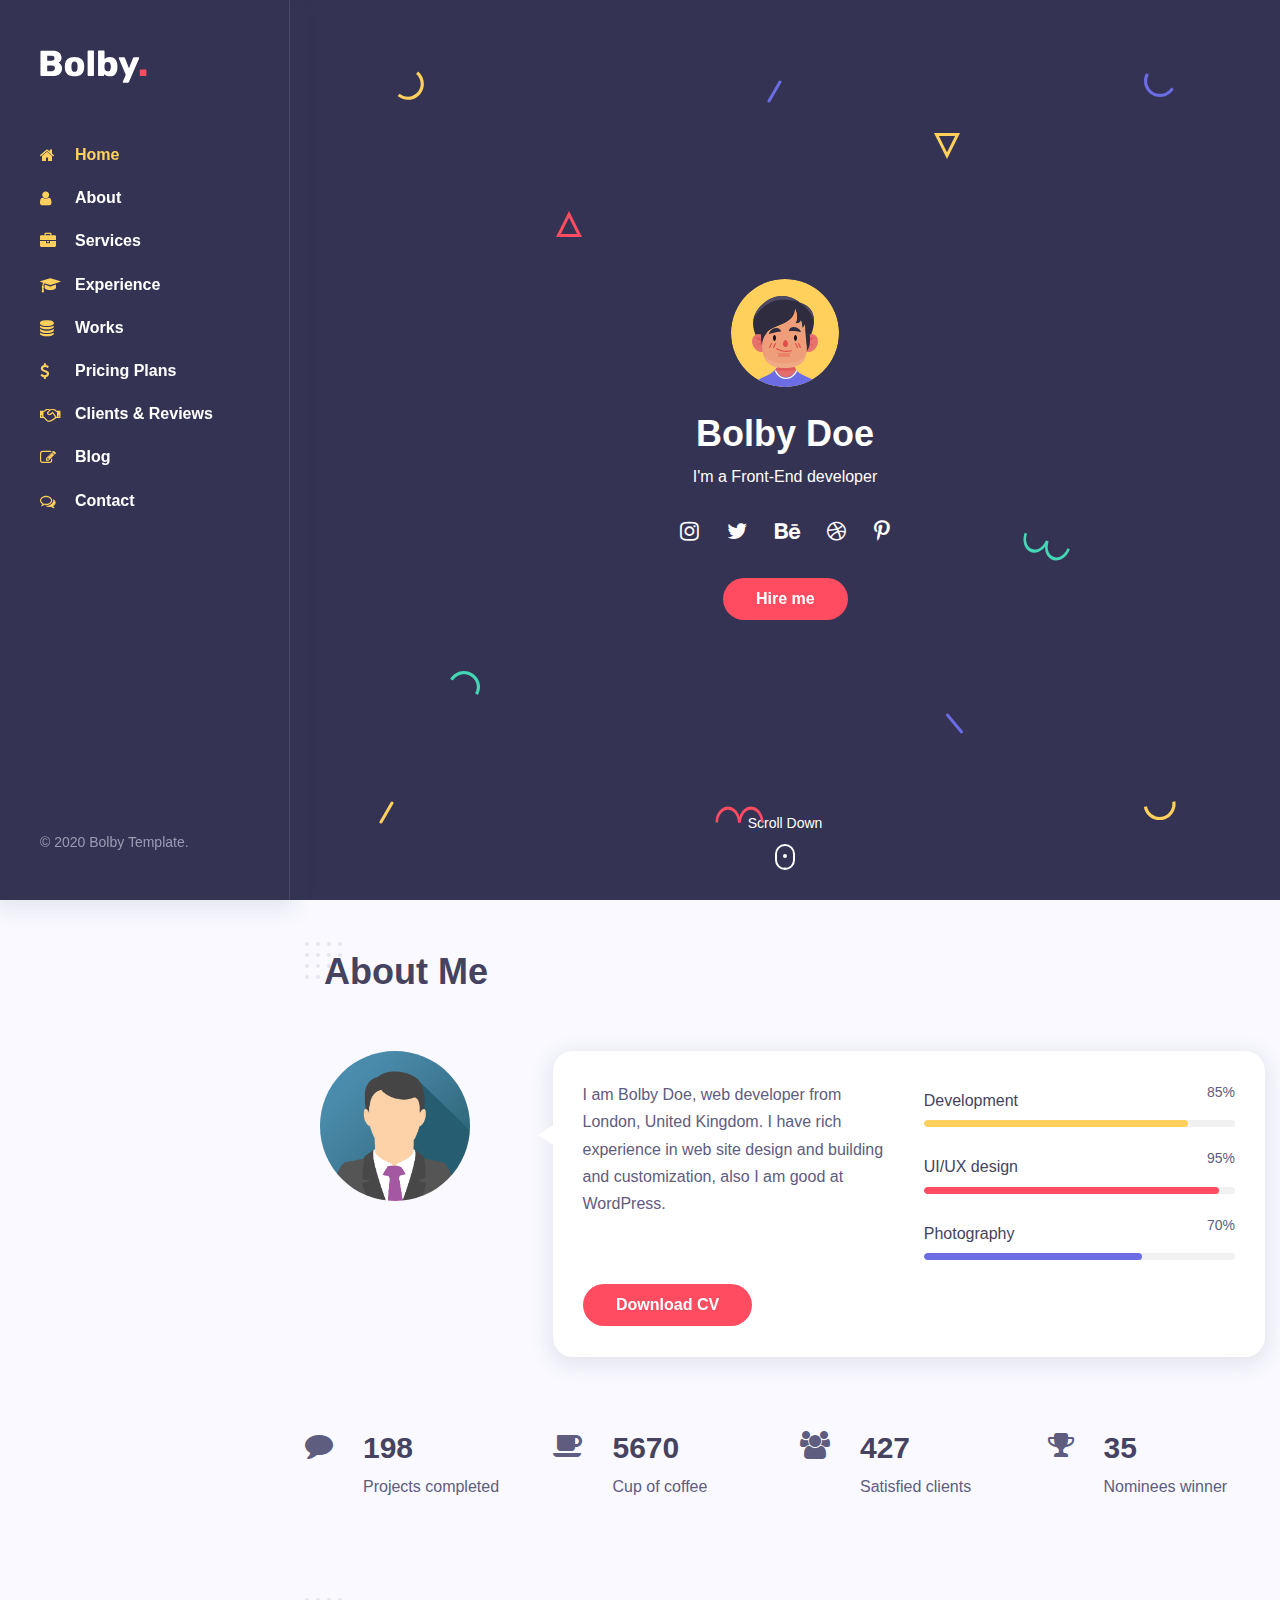
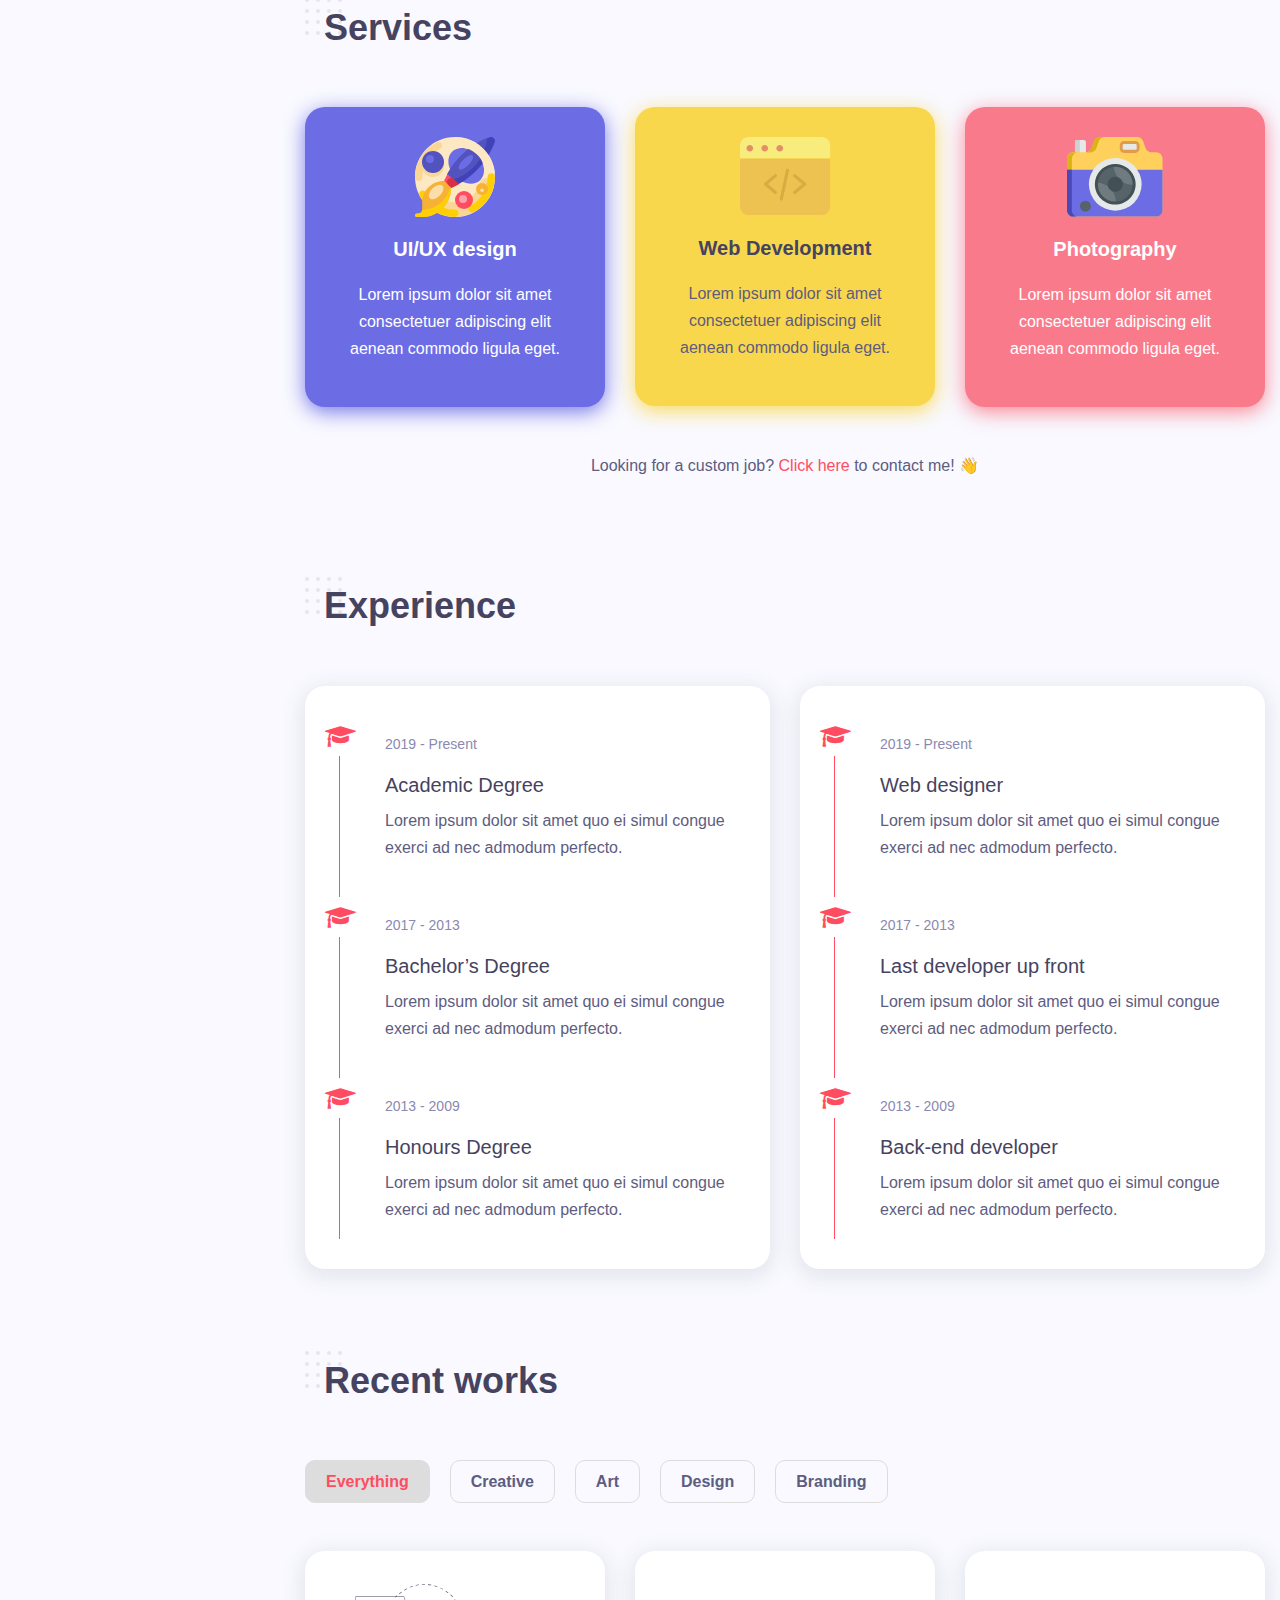
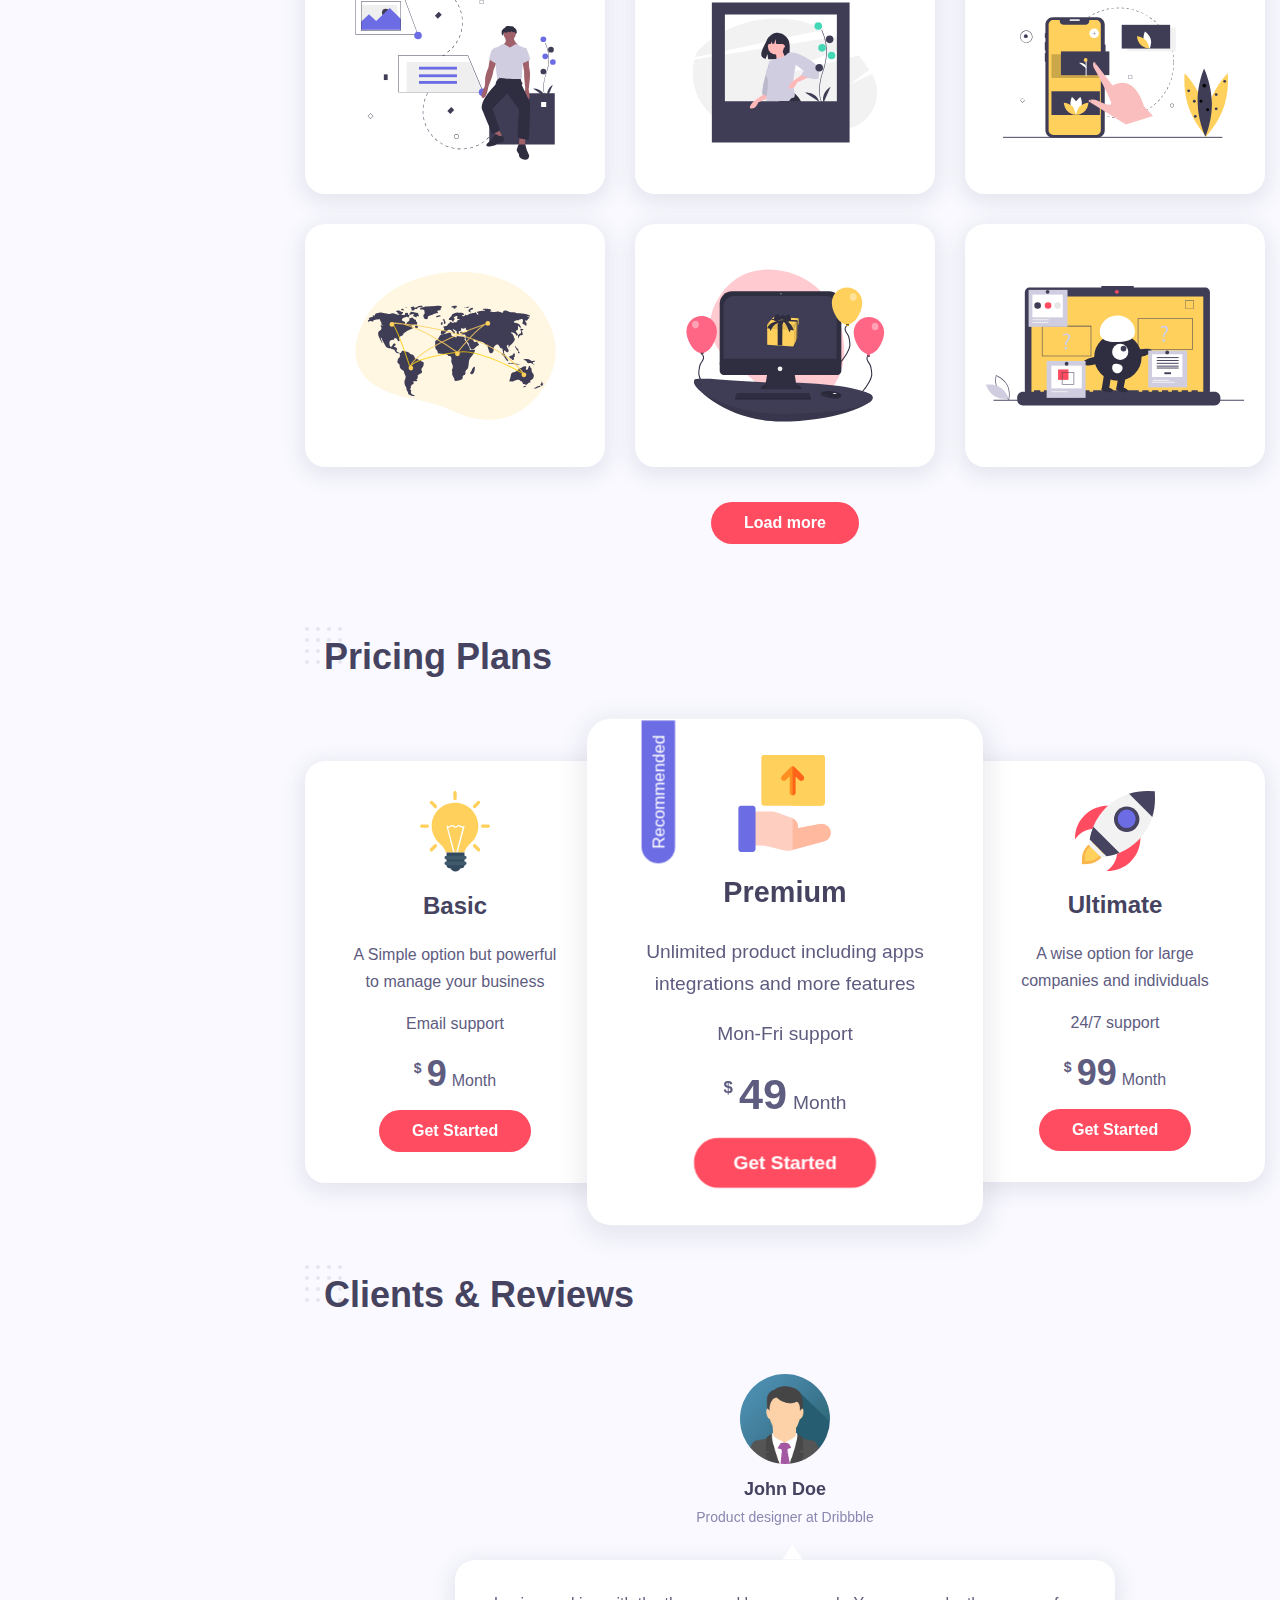
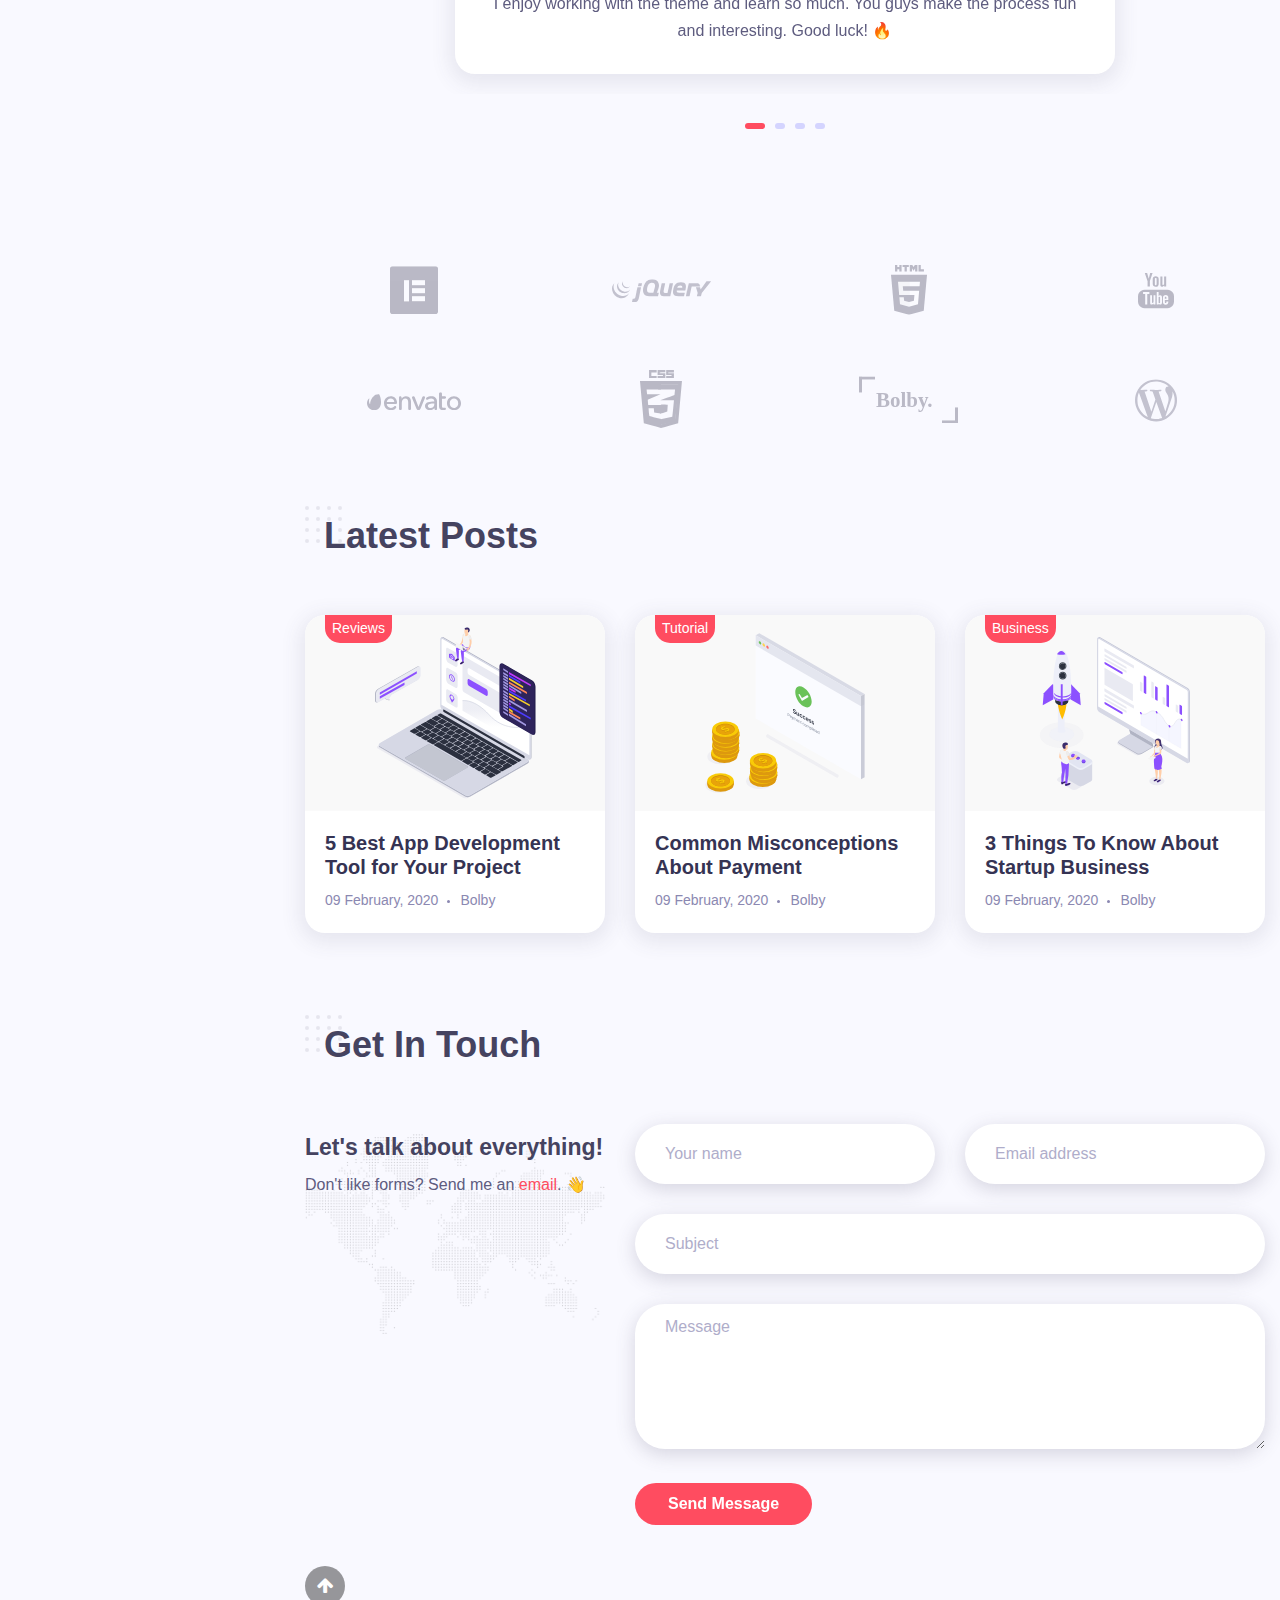
==== index.html @ acf754dc "add popup img lightbox & linkup" ====
<!DOCTYPE html>
<html lang="en">

<head>
    <meta charset="UTF-8">
    <meta name="viewport" content="width=device-width, initial-scale=1">
    <title>bolby</title>

    <link rel="shotcut icon" type="imge/x-icon" href="./assets/imgs/logo.png">
    <link rel="stylesheet" href="https://stackpath.bootstrapcdn.com/bootstrap/4.5.2/css/bootstrap.min.css">
    <link rel="stylesheet" href="./assets/css/bootstrap.min.css">
    <link rel="stylesheet" href="https://maxcdn.bootstrapcdn.com/font-awesome/4.5.0/css/font-awesome.min.css">
    <link rel="stylesheet" href="https://droitthemes.com/html/mak/css/imagelightbox.css">
    <link rel="stylesheet" href="./assets/css/font-awesome.min.css">
    <link rel="stylesheet" href="./assets/css/animate.min.css">
    <link rel="stylesheet" href="./assets/css/magnific-popup.css">
    <link rel="stylesheet" href="./assets/css/slick-theme.css">
    <link rel="stylesheet" href="./assets/css/slick.css">
    <link rel="stylesheet" href="https://www.w3schools.com/w3css/4/w3.css">
    <link rel="stylesheet" href="./assets/css/style.css">
</head>

<body id="home" data-spy="scroll" data-target="#myScrollspy" data-offset="20">
    <!-- start sidebear header-->
    <header class="manu_sidebar">
        <div class="head_manu">
            <div class="sidenav">
                <div class="logo_brand">
                    <img src="./assets/imgs/logo.svg" alt="img">
                </div>
                <nav id="myScrollspy">
                    <ul class="nav nav-pills nav-stacked main_manu">
                        <li class="list_item active">
                            <span class="hom_icon"><i class="fa fa-home"></i></span>
                            <a class="nav_link" href="#home">Home</a>

                        </li>
                        <li class="list_item">
                            <span class="hom_icon"><i class="fa fa-user"></i></span>
                            <a class="nav_link" href="#about_worp">About</a>
                        </li>
                        <li class="list_item">
                            <span class="hom_icon"><i class="fa fa-briefcase"></i></span>
                            <a class="nav_link" href="#srvice_worp">Services</a>
                        </li>
                        <li class="list_item">
                            <span class="hom_icon"><i class="fa fa-graduation-cap"></i></span>
                            <a class="nav_link" href="#exprience_worp">Experience</a>
                        </li>
                        <li class="list_item">
                            <span class="hom_icon"><i class="fa fa-database"></i></span>
                            <a class="nav_link" href="#recent_worp">Works</a>
                        </li>

                        <li class="list_item">
                            <span class="hom_icon"><i class="fa fa-usd"></i></span>
                            <a class="nav_link" href="#PricingPlans">Pricing Plans</a>
                        </li>
                        <li class="list_item">
                            <span class="hom_icon"><i class="fa fa-handshake-o"></i></span>
                            <a class="nav_link" href="#ClientsReviews">Clients & Reviews</a>
                        </li>
                        <li class="list_item">
                            <span class="hom_icon"><i class="fa fa-pencil-square-o"></i></span>
                            <a class="nav_link" href="#latest_worp">Blog</a>
                        </li>
                        <li class="list_item">
                            <span class="hom_icon"><i class="fa fa-comments-o"></i></span>
                            <a class="nav_link" href="#contract_from">Contact</a>
                        </li>
                    </ul>
                </nav>
            </div>
        </div>
        <footer class="footer">
            <p class="copyright"> © 2020 Bolby Template.</p>
        </footer>
    </header>
    <!-- end sidebear header-->

    <div class="banner_worp main">

        <!---start banner home-->
        <section class="banner" id="home">
            <div class="container">
                <div class="row">
                    <div class="col-xl-12 col-lg-12 col-md-12 col-sm-12">
                        <div class="banner_main ">
                            <div class="bannerInner">
                                <div class="my_img"><img src="./assets/imgs/avatar-1.svg" alt="img"></div>
                                <h2 class="banne_hed ">Bolby Doe</h2>
                                <p class="banner_pra ">I'm a Front-End developer</p>
                                <ul class="manuitems">
                                    <li class="list_item">
                                        <a class="bn_icom" href="#"><i class="fa fa-instagram"></i></a>
                                    </li>
                                    <li class="list_item">
                                        <a class="bn_icom" href="#"><i class="fa fa-twitter"></i></a>
                                    </li>
                                    <li class="list_item">
                                        <a class="bn_icom" href="#"><i class="fa fa-behance" ></i></a>
                                    </li>
                                    <li class="list_item">
                                        <a class="bn_icom" href="#"><i class="fa fa-dribbble"></i></a>
                                    </li>
                                    <li class="list_item">
                                        <a class="bn_icom" href="#"><i class="fa fa-pinterest-p"></i></a>
                                    </li>
                                </ul>
                                <div class="button ">
                                    <a href="# " class="btn-default btn ">Hire me</a>
                                </div>
                            </div>

                            <div class="scroll_down">
                                <a class="scroll" href="#about_worp">Scroll Down
                                <span class="mouse">
                                    <span class="wheel">.</span>
                                </span></a>
                            </div>
                        </div>
                    </div>
                </div>
            </div>
            <div class="svg_item svg1 "><img src="./assets/imgs/icon_1.svg " alt="fdgfdg "></div>
            <div class="svg_item svg "><img src="./assets/imgs/icon_2.svg " alt="fdgfdg "></div>
            <div class="svg_item svg2 "><img src="./assets/imgs/icon_3.svg " alt="fdgfdg "></div>
            <div class="svg_item svg3 "><img src="./assets/imgs/icon_4.svg " alt="fdgfdg "></div>
            <div class="svg_item svg4 "><img src="./assets/imgs/icon_5.svg " alt="fdgfdg "></div>
            <div class="svg_item svg5 "><img src="./assets/imgs/icon_6.svg " alt="fdgfdg "></div>
            <div class="svg_item svg6 "><img src="./assets/imgs/icon_7.svg " alt="fdgfdg "></div>
            <div class="svg_item svg7 "><img src="./assets/imgs/icon_8.svg " alt="fdgfdg "></div>
            <div class="svg_item svg8 "><img src="./assets/imgs/icon_9.svg " alt="fdgfdg "></div>
            <div class="svg_item svg9 "><img src="./assets/imgs/icon_10.svg " alt="fdgfdg "></div>
            <div class="svg_item svg10 "><img src="./assets/imgs/icon_11.svg " alt="fdgfdg "></div>
        </section>
        <!---start banner home-->

        <!---start about ---->
        <section class="about_worp all_section_padding" id="about_worp">
            <div class="container">
                <div class="row">
                    <div class="col-xl-12 col-lg-12 col-md-12 col-sm-12">
                        <div class="about_itm ">
                            <h3 class="about_hed ">About Me</h3>
                            <div class="dot_ing "> <img class="img-fluid " src="./assets/imgs/icon_dot_dot.svg " alt="img "></div>
                        </div>
                    </div>
                </div>
                <div class="row">
                    <div class="col-xl-3 col-lg-3 col-md-3 col-sm-12">
                        <div class="about_poto">
                            <img class="img-fluid" src="./assets/imgs/img_avatar.png" alt="img">
                        </div>
                    </div>
                    <div class="col-xl-9 col-lg-9 col-md-9 col-sm-12">
                        <div class="about_cv">
                            <div class="row">
                                <div class="col-xl-6 col-lg-6 col-md-6 col-sm-12">
                                    <p class="about_pra">
                                        I am Bolby Doe, web developer from London, United Kingdom. I have rich experience in web site design and building and customization, also I am good at WordPress.</p>

                                </div>
                                <div class="col-xl-6 col-lg-6 col-md-6 col-sm-12">
                                    <div class="progress_bar">
                                        <div class="progreg_mains">
                                            <h4 class="prog_pra">Development</h4>
                                            <span class="parse">85%</span>
                                        </div>
                                        <div class="progress">
                                            <div class="progressbar progress-bar w-85 pro_color" role="progressbar" aria-valuenow="85" aria-valuemin="0" aria-valuemax="100"></div>
                                        </div>
                                    </div>
                                    <div class="progress_bar">
                                        <div class="progreg_mains">
                                            <h4 class="prog_pra">UI/UX design</h4>
                                            <span class="parse">95%</span>
                                        </div>
                                        <div class="progress">
                                            <div class="progressbar progress-bar w-95 pro_color2" role="progressbar" aria-valuenow="95" aria-valuemin="0" aria-valuemax="100"></div>
                                        </div>
                                    </div>
                                    <div class="progress_bar">
                                        <div class="progreg_mains">
                                            <h4 class="prog_pra">
                                                Photography</h4>
                                            <span class="parse">70%</span>
                                        </div>
                                        <div class="progress">
                                            <div class="progressbar progress-bar w-70 pro_color3" role="progressbar" aria-valuenow="70" aria-valuemin="0" aria-valuemax="100"></div>
                                        </div>
                                    </div>
                                </div>
                                <div class="col-md-12">
                                    <div class="button ">
                                        <a href="# " class="btn-default btn ">Download CV</a>
                                    </div>
                                </div>
                            </div>
                        </div>
                    </div>
                </div>
                <div class="row counting_worp">
                    <div class="col-xl-3 col-lg-3 col-md-3 col-sm-6">
                        <div class="counting_item">
                            <span class="count_icon"><i class="fa fa-comment" ></i></span>
                            <div class="counting_main">
                                <span class="counting">198</span>
                                <p class="count_pra">Projects completed</p>
                            </div>
                        </div>
                    </div>
                    <div class="col-xl-3 col-lg-3 col-md-3 col-sm-6">
                        <div class="counting_item">
                            <span class="count_icon"><i class="fa fa-coffee" ></i></span>
                            <div class="counting_main">
                                <span class="counting">5670</span>
                                <p class="count_pra">Cup of coffee</p>
                            </div>
                        </div>
                    </div>
                    <div class="col-xl-3 col-lg-3 col-md-3 col-sm-6">
                        <div class="counting_item">
                            <span class="count_icon"><i class="fa fa-users" ></i></span>
                            <div class="counting_main">
                                <span class="counting">427</span>
                                <p class="count_pra">Satisfied clients</p>
                            </div>
                        </div>
                    </div>
                    <div class="col-xl-3 col-lg-3 col-md-3 col-sm-6">
                        <div class="counting_item">
                            <span class="count_icon"><i class="fa fa-trophy" ></i></span>
                            <div class="counting_main">
                                <span class="counting">35</span>
                                <p class="count_pra">Nominees winner</p>
                            </div>
                        </div>
                    </div>
                </div>
            </div>
        </section>
        <section class="srvice_worp all_section_padding" id="srvice_worp">
            <div class="container">
                <div class="row">
                    <div class="col-xl-12 col-lg-12 col-md-12 col-sm-12">
                        <div class="about_itm ">
                            <h3 class="about_hed ">Services</h3>
                            <div class="dot_ing "> <img class="img-fluid " src="./assets/imgs/icon_dot_dot.svg " alt="img "></div>
                        </div>
                    </div>
                </div>
                <div class="row">
                    <div class="col-xl-4 col-lg-4 col-md-4 col-sm-12">
                        <div class="sarvice_item sarvice_item1">
                            <div class="service_img"><img src="./assets/imgs/service-1.svg" alt="img"></div>
                            <h4 class="serv_hed">UI/UX design</h4>
                            <p class="sarvic_pra">Lorem ipsum dolor sit amet consectetuer adipiscing elit aenean commodo ligula eget.</p>
                        </div>
                    </div>
                    <div class="col-xl-4 col-lg-4 col-md-4 col-sm-12">
                        <div class="sarvice_item sarvice_color2">
                            <div class="service_img"><img src="./assets/imgs/service-2.svg" alt="img"></div>
                            <h4 class="serv_hed">Web Development</h4>
                            <p class="sarvic_pra">Lorem ipsum dolor sit amet consectetuer adipiscing elit aenean commodo ligula eget.</p>
                        </div>
                    </div>
                    <div class="col-xl-4 col-lg-4 col-md-4 col-sm-12">
                        <div class="sarvice_item sarvice_color3">
                            <div class="service_img"><img src="./assets/imgs/service-3.svg" alt="img"></div>
                            <h4 class="serv_hed">Photography</h4>
                            <p class="sarvic_pra">Lorem ipsum dolor sit amet consectetuer adipiscing elit aenean commodo ligula eget.</p>
                        </div>
                    </div>
                    <div class="col-xl-12 col-lg-12 col-md-12 col-sm-12">
                        <p class="click_pra">Looking for a custom job? <a class="clicks" href="#">Click here</a> to contact me! 👋</p>
                    </div>
                </div>
            </div>
        </section>
        <section class="exprience_worp all_section_padding" id="exprience_worp">
            <div class="container">
                <div class="row">
                    <div class="col-xl-12 col-lg-12 col-md-12 col-sm-12">
                        <div class="about_itm ">
                            <h3 class="about_hed ">Experience</h3>
                            <div class="dot_ing "> <img class="img-fluid " src="./assets/imgs/icon_dot_dot.svg " alt="img "></div>
                        </div>
                    </div>
                </div>
                <div class="row">
                    <div class="col-xl-6 col-lg-6 col-md-6 col-sm-12">
                        <div class="acadmi_hed">
                            <span class="line"></span>
                            <div class="academi">
                                <span class="present">2019 - Present</span>
                                <h4 class="acd_hed">Academic Degree</h4>
                                <p class="acd_pra">Lorem ipsum dolor sit amet quo ei simul congue exerci ad nec admodum perfecto.</p>
                            </div>
                            <div class="academi">
                                <span class="present">2017 - 2013</span>
                                <h4 class="acd_hed">Bachelor’s Degree</h4>
                                <p class="acd_pra">Lorem ipsum dolor sit amet quo ei simul congue exerci ad nec admodum perfecto.</p>
                            </div>
                            <div class="academi academi_last">
                                <span class="present">2013 - 2009</span>
                                <h4 class="acd_hed">Honours Degree</h4>
                                <p class="acd_pra">Lorem ipsum dolor sit amet quo ei simul congue exerci ad nec admodum perfecto.</p>
                            </div>
                        </div>
                    </div>
                    <div class="col-xl-6 col-lg-6 col-md-6 col-sm-12">
                        <div class="acadmi_hed">
                            <span class="line"></span>
                            <div class="academi">
                                <span class="present">2019 - Present</span>
                                <h4 class="acd_hed">Web designer</h4>
                                <p class="acd_pra">Lorem ipsum dolor sit amet quo ei simul congue exerci ad nec admodum perfecto.</p>
                            </div>
                            <div class="academi">
                                <span class="present">2017 - 2013</span>
                                <h4 class="acd_hed">Last developer up front</h4>
                                <p class="acd_pra">Lorem ipsum dolor sit amet quo ei simul congue exerci ad nec admodum perfecto.</p>
                            </div>
                            <div class="academi academi_last">
                                <span class="present">2013 - 2009</span>
                                <h4 class="acd_hed">Back-end developer</h4>
                                <p class="acd_pra">Lorem ipsum dolor sit amet quo ei simul congue exerci ad nec admodum perfecto.</p>
                            </div>
                        </div>
                    </div>
                </div>
            </div>
        </section>
        <!-- filter item-->
        <section class="recent_worp all_section_padding" id="recent_worp">
            <div class="container">
                <div class="row">
                    <div class="col-12">
                        <div class="about_itm ">
                            <h3 class="about_hed ">Recent works</h3>
                            <div class="dot_ing "> <img class="img-fluid " src="./assets/imgs/icon_dot_dot.svg " alt="img "></div>
                        </div>
                    </div>
                </div>
                <!-- filter manu item-->
                <div class="row">
                    <div class="col-xl-12 col-lg-12 col-md-12 col-sm-12">
                        <nav class="filter_main">
                            <ul class="filter_manu">
                                <li class="filter_list active" data-filter="*"><a class="f_link " href="#">Everything</a></li>
                                <li class="filter_list" data-filter=".Creative"><a class="f_link " href="#">Creative</a></li>
                                <li class="filter_list" data-filter=".Art"><a class="f_link " href="#">Art</a></li>
                                <li class="filter_list" data-filter=".Design"><a class="f_link " href="#">Design</a></li>
                                <li class="filter_list" data-filter=".Branding"><a class="f_link " href="#">Branding</a></li>
                            </ul>
                        </nav>
                    </div>
                </div>
                <!-- filter manu item-->
                <div class="row filtering_item_row">
                    <div class="col-xl-4 col-lg-4 col-md-4 col-sm-6 filter_items Branding Design">
                        <div class="filter_item">
                            <div class="filter_img"> <img src="./assets/imgs/1.svg" alt="Avatar" class="img-fluid"></div>
                            <div class="text_item">
                                <p class="item">Art </p>
                                <h4 class="flt_pra">Project Managment Illustration</h4>
                                <a href=".modal_fast_img" data-toggle="modal"><span class="f_icon"><i class="fa fa-search-plus"></i></span></a>
                            </div>
                        </div>
                    </div>
                    <div class="col-xl-4 col-lg-4 col-md-4 col-sm-6 filter_items Design Art">
                        <div class="filter_item">
                            <div class="filter_img"> <img src="./assets/imgs/2.svg" alt="Avatar" class="img-fluid"></div>
                            <div class="text_item">
                                <p class="item">Brinding </p>
                                <h4 class="flt_pra">Guest App Walkthrough Screens</br>
                                </h4>
                                <a href=".bd-example-modal-lg" data-toggle="modal"><span class="f_icon"><i class="fa fa-ellipsis-h"></i></span></a>
                            </div>
                        </div>
                    </div>
                    <div class="col-xl-4 col-lg-4 col-md-4 col-sm-6 filter_items Branding Creative">
                        <div class="filter_item">
                            <div class="filter_img"> <img src="./assets/imgs/3.svg" alt="Avatar" class="img-fluid"></div>
                            <div class="text_item">
                                <p class="item">Creative </p>
                                <h4 class="flt_pra">Delivery App Wireframe</h4>
                                <a class="popup-youtube" href="http://www.youtube.com/watch?v=0O2aH4XLbto"><span class="f_icon"><i class="fa fa-video-camera"></i></span></a>


                            </div>
                        </div>
                    </div>
                    <div class="col-xl-4 col-lg-4 col-md-4 col-sm-6 filter_items Design  Creative">
                        <div class="filter_item">
                            <div class="filter_img"> <img src="./assets/imgs/4.svg" alt="Avatar" class="img-fluid"></div>
                            <div class="text_item">
                                <p class="item">Art, Brinding </p>
                                <h4 class="flt_pra">Onboarding Motivation</h4>
                                <a class="popup-youtube" href="https://w.soundcloud.com/player/?url=https%3A//api.soundcloud.com/tracks/240233494&amp;color=%23ff5500&amp;auto_play=false&amp;hide_related=false&amp;show_comments=true&amp;show_user=true&amp;show_reposts=false&amp;show_teaser=true&amp;visual=true"><span class="f_icon"><i class="fa fa-music"></i></span></a>

                            </div>
                        </div>
                    </div>
                    <div class="col-xl-4 col-lg-4 col-md-4 col-sm-6 filter_items Branding Creative">
                        <div class="filter_item">
                            <div class="filter_img"> <img src="./assets/imgs/5.svg" alt="Avatar" class="img-fluid"></div>
                            <div class="text_item">
                                <p class="item">Creative, Desing </p>
                                <h4 class="flt_pra">iMac Mockup Design</h4>
                                <a class="icon_link" href="./assets/imgs/img_avatar.png"><span class="f_icon"><i class="fa fa-picture-o"></i></span></a>

                            </div>
                        </div>
                    </div>
                    <div class="col-xl-4 col-lg-4 col-md-4 col-sm-6 filter_items  Art Creative ">
                        <div class="filter_item">
                            <div class="filter_img"> <img src="./assets/imgs/6.svg" alt="Avatar" class="img-fluid"></div>
                            <div class="text_item">
                                <p class="item">Art </p>
                                <h4 class="flt_pra">Game Store App Concept</h4>
                                <a href="https://sudammondal.github.io/bolby/"><span class="f_icon"><i class="fa fa-link"></i></span></a>
                            </div>
                        </div>
                    </div>
                </div>
                <div class="row">
                    <div class="col-xl-12 col-lg-12 col-md-12 col-sm-12">
                        <div class="button  text-center">
                            <a href="# " class="btn-default btn ">Load more</a>
                        </div>
                    </div>
                </div>
            </div>
        </section>
        <section class="priching_worp all_section_padding" id="PricingPlans">
            <div class="container">
                <div class="row">
                    <div class="col-xl-12 col-lg-12 col-md-12 col-sm-12">
                        <div class="about_itm ">
                            <h3 class="about_hed ">Pricing Plans</h3>
                            <div class="dot_ing "> <img class="img-fluid " src="./assets/imgs/icon_dot_dot.svg " alt="img "></div>
                        </div>
                    </div>
                </div>
                <div class="row">
                    <div class="col-xl-4 col-lg-4 col-md-4 col-sm-12">
                        <div class="priching">
                            <div class="pric_img"><img class="img-fluid" src="./assets/imgs/price-1.svg" alt="img"></div>
                            <h2 class="pric_hed">Basic</h2>
                            <p class="pric_pra">A Simple option but powerful to manage your business</p>
                            <p class="pric_sapport">Email support</p>
                            <h3 class="price">
                                <em>$</em>9<span>Month</span>
                            </h3>
                            <div class="button  text-center">
                                <a href="# " class="btn-default btn ">Get Started</a>
                            </div>
                        </div>
                    </div>
                    <div class="col-xl-4 col-lg-4 col-md-4 col-sm-12 castom_col">
                        <div class="priching priching_meddil">
                            <div class="pric_img"><img class="img-fluid" src="./assets/imgs/price-2.svg" alt="img"></div>
                            <h2 class="pric_hed">Premium</h2>
                            <p class="pric_pra">Unlimited product including apps integrations and more features</p>
                            <p class="pric_sapport">Mon-Fri support</p>
                            <h3 class="price">
                                <em>$</em>49<span>Month</span>
                            </h3>
                            <div class="button  text-center">
                                <a href="# " class="btn-default btn ">Get Started</a>
                            </div>
                            <div class="recomment">Recommended</div>
                        </div>
                    </div>
                    <div class="col-xl-4 col-lg-4 col-md-4 col-sm-12">
                        <div class="priching">
                            <div class="pric_img"><img class="img-fluid" src="./assets/imgs/price-3.svg" alt="img"></div>
                            <h2 class="pric_hed">Ultimate</h2>
                            <p class="pric_pra">A wise option for large companies and individuals</p>
                            <p class="pric_sapport">24/7 support</p>
                            <h3 class="price">
                                <em>$</em>99<span>Month</span>
                            </h3>
                            <div class="button  text-center">
                                <a href="# " class="btn-default btn ">Get Started</a>
                            </div>
                        </div>
                    </div>
                </div>
            </div>
        </section>
        <section class="cliente_worp all_section_padding" id="ClientsReviews">
            <div class="container">
                <div class="row">
                    <div class="col-xl-12 col-lg-12 col-md-12 col-sm-12">
                        <div class="about_itm ">
                            <h3 class="about_hed ">Clients & Reviews</h3>
                            <div class="dot_ing "> <img class="img-fluid " src="./assets/imgs/icon_dot_dot.svg " alt="img "></div>
                        </div>
                    </div>
                </div>
                <div class="row">
                    <div class="col-12">
                        <div class="slider_main">
                            <div class="slider_item">
                                <div class="img_sliders">
                                    <img src="./assets/imgs/img_avatar.png" class="img-fluid img_round" alt="img">
                                </div>
                                <h3 class="slid_hed">John Doe</h3>
                                <p class="prodact_title">Product designer at Dribbble</p>
                                <div class="slider_prag">
                                    <p class="sld_pra">I enjoy working with the theme and learn so much. You guys make the process fun and interesting. Good luck! 🔥</p>
                                </div>
                            </div>
                            <div class="slider_item">
                                <div class="img_sliders">
                                    <img src="./assets/imgs/img_avatar.png" class="img-fluid img_round" alt="img">
                                </div>
                                <h3 class="slid_hed">John Doe</h3>
                                <p class="prodact_title">Product designer at Dribbble</p>
                                <div class="slider_prag">
                                    <p class="sld_pra">I enjoy working with the theme and learn so much. You guys make the process fun and interesting. Good luck! 🔥</p>
                                </div>
                            </div>
                            <div class="slider_item">
                                <div class="img_sliders">
                                    <img src="./assets/imgs/img_avatar.png" class="img-fluid img_round" alt="img">
                                </div>
                                <h3 class="slid_hed">John Doe</h3>
                                <p class="prodact_title">Product designer at Dribbble</p>
                                <div class="slider_prag">
                                    <p class="sld_pra">I enjoy working with the theme and learn so much. You guys make the process fun and interesting. Good luck! 🔥</p>
                                </div>
                            </div>
                            <div class="slider_item">
                                <div class="img_sliders">
                                    <img src="./assets/imgs/img_avatar.png" class="img-fluid img_round" alt="img">
                                </div>
                                <h3 class="slid_hed">John Doe</h3>
                                <p class="prodact_title">Product designer at Dribbble</p>
                                <div class="slider_prag">
                                    <p class="sld_pra">I enjoy working with the theme and learn so much. You guys make the process fun and interesting. Good luck! 🔥</p>
                                </div>
                            </div>
                        </div>
                    </div>
                </div>
        </section>
        <section class="client_worp all_section_padding">
            <div class="container">
                <div class="row">
                    <div class="col-xl-3 col-lg-3 col-md-3 col-sm-6 col-6">
                        <div class="client_item">
                            <div class="img_item"><img class="img-fluid" src="./assets/imgs/client-1.svg" alt="img"></div>
                        </div>
                    </div>
                    <div class="col-xl-3 col-lg-3 col-md-3 col-sm-6 col-6">
                        <div class="client_item">
                            <div class="img_item"><img class="img-fluid" src="./assets/imgs/client-2.svg" alt="img"></div>
                        </div>
                    </div>
                    <div class="col-xl-3 col-lg-3 col-md-3 col-sm-6 col-6">
                        <div class="client_item">
                            <div class="img_item"><img class="img-fluid" src="./assets/imgs/client-3.svg" alt="img"></div>
                        </div>
                    </div>
                    <div class="col-xl-3 col-lg-3 col-md-3 col-sm-6 col-6">
                        <div class="client_item">
                            <div class="img_item"><img class="img-fluid" src="./assets/imgs/client-4.svg" alt="img"></div>
                        </div>
                    </div>
                    <div class="col-xl-3 col-lg-3 col-md-3 col-sm-6 col-6">
                        <div class="client_item">
                            <div class="img_item"><img class="img-fluid" src="./assets/imgs/client-5.svg" alt="img"></div>
                        </div>
                    </div>
                    <div class="col-xl-3 col-lg-3 col-md-3 col-sm-6 col-6">
                        <div class="client_item">
                            <div class="img_item"><img class="img-fluid" src="./assets/imgs/client-6.svg" alt="img"></div>
                        </div>
                    </div>
                    <div class="col-xl-3 col-lg-3 col-md-3 col-sm-6 col-6">
                        <div class="client_item">
                            <div class="img_item"><img class="img-fluid" src="./assets/imgs/client-7.svg" alt="img"></div>
                        </div>
                    </div>
                    <div class="col-xl-3 col-lg-3 col-md-3 col-sm-6 col-6">
                        <div class="client_item">
                            <div class="img_item"><img class="img-fluid" src="./assets/imgs/client-8.svg" alt="img"></div>
                        </div>
                    </div>
                </div>
            </div>
        </section>
        <section class="latest_worp all_section_padding" id="latest_worp">
            <div class="container">
                <div class="row">
                    <div class="col-xl-12 col-lg-12 col-md-12 col-sm-12">
                        <div class="about_itm ">
                            <h3 class="about_hed ">Latest Posts</h3>
                            <div class="dot_ing "> <img class="img-fluid " src="./assets/imgs/icon_dot_dot.svg " alt="img "></div>
                        </div>
                    </div>
                </div>
                <div class="row">
                    <div class="col-xl-4 col-lg-4 col-md-4 col-sm-12">
                        <div class="thumbnail">
                            <div class="revew_item">Reviews</div>
                            <a href="#">
                                <div class="Nature"><img src="./assets/imgs/1 (1).svg" alt="Nature" class="img-fluid nimg"></div>
                                <div class="caption">
                                    <h2 class="latest_hedr">5 Best App Development Tool for Your Project</h2>
                                    <ul class="updet_time">
                                        <li class="timer">09 February, 2020</li>
                                        <li class="catagory">Bolby</li>
                                    </ul>
                                </div>
                            </a>
                        </div>
                    </div>
                    <div class="col-xl-4 col-lg-4 col-md-4 col-sm-12">
                        <div class="thumbnail">
                            <div class="revew_item">Tutorial</div>
                            <a href="#">
                                <div class="Nature"><img src="./assets/imgs/2 (1).svg" alt="Nature" class="img-fluid nimg"></div>
                                <div class="caption">
                                    <h2 class="latest_hedr">Common Misconceptions About Payment</h2>
                                    <ul class="updet_time">
                                        <li class="timer">09 February, 2020</li>
                                        <li class="catagory">Bolby</li>
                                    </ul>
                                </div>
                            </a>
                        </div>
                    </div>
                    <div class="col-xl-4 col-lg-4 col-md-4 col-sm-12">
                        <div class="thumbnail">
                            <div class="revew_item">Business</div>
                            <a href="#">
                                <div class="Nature"><img src="./assets/imgs/3 (1).svg" alt="Nature" class="img-fluid nimg"></div>
                                <div class="caption">
                                    <h2 class="latest_hedr">3 Things To Know About Startup Business</h2>
                                    <ul class="updet_time">
                                        <li class="timer">09 February, 2020</li>
                                        <li class="catagory">Bolby</li>
                                    </ul>
                                </div>
                            </a>
                        </div>
                    </div>
                </div>
            </div>
        </section>
        <section class="contract_from all_section_padding" id="contract_from">
            <div class="container">
                <div class="row">
                    <div class="col-xl-12 col-lg-12 col-md-12 col-sm-12">
                        <div class="about_itm ">
                            <h3 class="about_hed ">Get In Touch</h3>
                            <div class="dot_ing "> <img class="img-fluid " src="./assets/imgs/icon_dot_dot.svg " alt="img "></div>
                        </div>
                    </div>
                </div>
                <div class="row">
                    <div class="col-xl-4 col-lg-4 col-md-4 col-sm-12">
                        <div class="contrac_info">
                            <h3 class="submet_hed">Let's talk about everything!</h3>
                            <p class="submet_pra">Don't like forms? Send me an <a href="#">email</a>. 👋</p>
                        </div>
                    </div>
                    <div class="col-xl-8 col-lg-8 col-md-8 col-sm-12">
                        <div class="submet_mail">
                            <div class="row">
                                <div class="col-xl-6 col-lg-6 col-md-6 col-sm-12">
                                    <form class="main_form">
                                        <div class="inputItem">
                                            <input type="text" class="form-control " placeholder="Your name" required>
                                        </div>
                                    </form>
                                </div>
                                <div class="col-xl-6 col-lg-6 col-md-6 col-sm-12">
                                    <form class="main_form">
                                        <div class="inputItem">
                                            <input type="email" class="form-control " placeholder="Email address" required>
                                        </div>
                                    </form>
                                </div>
                                <div class="col-xl-12 col-lg-12 col-md-12 col-sm-12">
                                    <form class="main_form">
                                        <div class="inputItem">
                                            <input type="text" class="form-control " placeholder="Subject" required>
                                        </div>
                                    </form>
                                </div>
                                <div class="col-xl-12 col-lg-12 col-md-12 col-sm-12">
                                    <form class="main_form">
                                        <div class="form-group inputItem">
                                            <textarea class="form-control textAria" placeholder="Message" required></textarea>
                                        </div>
                                    </form>
                                </div>
                            </div>
                        </div>
                        <div class="button">
                            <button type="submit" value="Submit" class="btn-default btn">Send Message</button>
                        </div>
                    </div>
                </div>
            </div>
        </section>
        <div class="upicon ">
            <div class="container">
                <div class="row">
                    <div class="col-xl-12 col-lg-12 col-md-12 col-12">
                        <div class="footer_bottom">
                            <div class="up_icon">
                                <a href="#home">
                                    <i class="fa fa-arrow-up "></i>
                                </a>
                            </div>
                        </div>
                    </div>
                </div>
            </div>
        </div>
        <!-- Modal -->
        <!--modal item-->
        <div class="mordal_worp">
            <div class="modal fade modal_fast_img" tabindex="-1" role="dialog" aria-labelledby="myLargeModalLabel" aria-hidden="true">
                <button type="button" class="close" data-dismiss="modal" aria-label="Close">
                        <span aria-hidden="true">&times;</span>
                    </button>
                <div class="modal-dialog modal-lg border_no">
                    <div class="modal-content border_noe">
                        <div class="modal_img1">
                            <img class="img-fluid" src="./assets/imgs/1pppp.svg" alt="img">
                        </div>

                    </div>
                </div>
            </div>
        </div>
        <!--modal item-->
        <!--modal item-->
        <div class="mordal_worp">
            <div class="modal fade bd-example-modal-lg" tabindex="-1" role="dialog" aria-labelledby="myLargeModalLabel" aria-hidden="true">
                <button type="button" class="close" data-dismiss="modal" aria-label="Close">
                        <span aria-hidden="true">&times;</span>
                    </button>
                <div class="modal-dialog modal-lg">
                    <div class="modal-content">
                        <div class="modal_img">
                            <img class="img-fluid" src="./assets/imgs/single-work.svg" alt="img">
                        </div>
                        <h3 class="modal_hed">Guest App Walkthrough Screens</h3>
                        <p class="modal_para">
                            Lorem ipsum dolor sit amet, consectetur adipiscing elit. Etiam hendrerit nibh in massa semper rutrum. In rhoncus eleifend mi id tempus.
                        </p>
                        <p class="modal_para modal_para2">
                            Donec consectetur, libero at pretium euismod, nisl felis lobortis urna, id tristique nisl lectus eget ligula.
                        </p>
                        <div class="button margin_top">
                            <a href="# " class="btn-default btn ">View on Dribbble</a>
                        </div>
                    </div>
                </div>
            </div>
        </div>
        <!--modal item-->
        </div>
        <script src="https://code.jquery.com/jquery-3.5.1.slim.min.js"></script>
        <script src="https://maxcdn.bootstrapcdn.com/bootstrap/3.4.1/js/bootstrap.min.js"></script>
        <script src="https://stackpath.bootstrapcdn.com/bootstrap/4.5.2/js/bootstrap.min.js"></script>
        <script src="./assets/js/jquery.min.js"></script>
        <script src="https://stackpath.bootstrapcdn.com/bootstrap/4.5.2/js/bootstrap.min.js"></script>
        <script src="./assets/js/bootstrap2.min.js"></script>
        <script src="./assets/js/bootstrap2.min.js"></script>
        <script src="./assets/js/jquery.magnific-popup.min.js"></script>
        <script src="./assets/js/jquery.counterup.min.js"></script>
        <script src="./assets/js/waypoints.min.js"></script>
        <script src="./assets/js/slick.min.js"></script>
        <script src="./assets/js/imagesloaded.pkgd.min.js"></script>
        <script src="./assets/js/isotope.pkgd.min.js"></script>
        <script src="./assets/js/imagelightbox.js"></script>
        <script src="./assets/js/main.js"></script>


        <!--light box items-->
        <!-- <div class="imagelightbox-wrapper"><button type="button" class="imagelightbox-arrow imagelightbox-arrow-left" style="display: block;"></button><button type="button" class="imagelightbox-arrow imagelightbox-arrow-right" style="display: block;"></button>
            <div class="imagelightbox-overlay"></div>
            <a class="imagelightbox-close"></a><img id="imagelightbox" src="./asset/imgs/po4.jpg" style="opacity: 1; transform: translateX(0px) translateY(-50%); transition: -webkit-transform 0.25s linear 0s; width: 432px; height: 342px; left: 744px;">
        </div> -->

</body>

</html>
---- assets/css/style.css ----
@charset "UTF-8";
* {
  margin: 0;
  padding: 0;
}

body {
  color: #5E5C7F;
  background-color: #F9F9FF;
  font-family: "Rubik", sans-serif;
  font-size: 16px;
  line-height: 1.7;
}

a {
  text-decoration: none;
}

p {
  color: #5E5C7F;
  font-family: "Rubik", sans-serif;
  font-size: 16px;
  line-height: 1.7;
}

.all_section_padding {
  padding: 40px 0;
}

.button .btn {
  border-radius: 30px;
  font-family: "Rubik", sans-serif;
  font-size: 16px;
  font-weight: 700;
  line-height: 1;
  padding: 12px 32px;
  color: #fff;
  display: inline-block;
  vertical-align: middle;
  position: relative;
  transform: perspective(1px) translateZ(0);
  box-shadow: 0 0 1px rgba(0, 0, 0, 0);
  background: #FF4C60;
  text-decoration: none;
}
.button .btn-default {
  color: #FFF;
  background: #FF4C60;
  display: inline-block;
  vertical-align: middle;
  position: relative;
  transform: perspective(1px) translateZ(0);
  box-shadow: 0 0 1px rgba(0, 0, 0, 0);
}
.button .btn-default:hover {
  color: #FFF;
  animation-name: button-push;
  animation-duration: 0.3s;
  animation-timing-function: linear;
  animation-iteration-count: 1;
}
@keyframes button-push {
  50% {
    transform: scale(0.8);
  }
  100% {
    transform: scale(1);
  }
}

.about_itm {
  position: relative;
  margin-left: 5px;
}
.about_itm .about_hed {
  font-size: 36px;
  color: #454360;
  font-family: "Rubik", sans-serif;
  font-weight: 700;
  margin-left: 14px;
  margin-bottom: 58px;
}
.about_itm .dot_ing {
  position: absolute;
  top: -15px;
  left: -5px;
}

@media (min-width: 1200px) {
  .container {
    max-width: 1058px;
  }
}
/* vedio popup */
.mfp-iframe-holder {
  z-index: 1;
  text-align: center;
  position: absolute;
  width: 100%;
  height: 100%;
  left: 0;
  top: 0;
  padding: 0 8px;
  box-sizing: border-box;
  padding-top: 40px;
  padding-bottom: 40px;
}

.mfp-iframe-holder .mfp-close {
  position: absolute;
  top: -173px;
  right: -150px;
}

button.mfp-close {
  font-size: 58px;
}
button.mfp-close:hover {
  color: #fff;
}

.mfp-iframe-scaler iframe {
  position: absolute;
  display: block;
  top: 0;
  left: 0;
  width: 100%;
  height: 100%;
  box-shadow: 0 0 8px rgba(0, 0, 0, 0.6);
  background: #000;
}

.mfp-container {
  text-align: center;
  position: absolute;
  width: 100%;
  height: 100%;
  left: 0;
  top: 0;
  padding: 0 8px;
  box-sizing: border-box;
}

.manu_sidebar {
  height: 100vh;
  background: #353353;
  box-shadow: 0px 5px 20px 5px rgba(69, 67, 96, 0.1);
  position: fixed;
  z-index: 1;
  top: 0;
  left: 0;
  overflow-y: scroll;
  overflow-x: hidden;
  animation: animateleft 0.4s;
  width: 290px;
  border-right: solid 1px rgba(255, 255, 255, 0.1);
}
.manu_sidebar .buttonw3 {
  z-index: 3;
  position: relative;
  z-index: 3;
  position: relative;
  margin: 0 10px;
  font-size: 30px;
  background: transparent;
  outline: none;
  border: 0;
  color: #fff;
}
.manu_sidebar .head_manu {
  margin-bottom: 130px;
}
.manu_sidebar .head_manu .sidenav a {
  text-decoration: none;
  font-size: 20px;
  display: inline-block;
}
.manu_sidebar .head_manu .sidenav a:hover {
  color: #f1f1f1;
}
.manu_sidebar .head_manu .sidenav .logo_brand {
  padding: 50px 40px;
}
.manu_sidebar .head_manu .sidenav .main_manu .list_item {
  position: relative;
  padding: 8px 40px;
}
.manu_sidebar .head_manu .sidenav .main_manu .list_item .nav_link {
  color: #FFF;
  font-family: "Rubik", sans-serif;
  font-size: 16px;
  font-weight: 700;
  text-decoration: none;
  margin-left: 35px;
}
.manu_sidebar .head_manu .sidenav .main_manu .list_item:hover .nav_link, .manu_sidebar .head_manu .sidenav .main_manu .list_item.active .nav_link {
  color: #FFD15C;
}
.manu_sidebar .head_manu .sidenav .main_manu .list_item .hom_icon {
  padding-right: 20px;
  color: #FFD15C;
  position: absolute;
  top: 9px;
  left: 40px;
}
.manu_sidebar .footer {
  margin-top: auto;
  position: absolute;
  left: 40px;
  bottom: 30px;
}
.manu_sidebar .footer .copyright {
  color: #9C9AB3;
  font-size: 14px;
  font-family: "Rubik", sans-serif;
  line-height: 1.7;
}

@media screen and (max-height: 450px) {
  .sidenav {
    padding-top: 15px;
  }

  .sidenav a {
    font-size: 18px;
  }
}
@keyframes animateleft {
  0% {
    left: -300px;
    opacity: 0;
  }
  100% {
    left: 0;
    opacity: 1;
  }
}
.banner_worp.main {
  font-size: 28px;
  padding: 0px;
  margin-left: 290px;
}
.banner_worp.main .banner {
  background-color: #353353;
  position: relative;
}
.banner_worp.main .banner .banner_main {
  display: flex;
  align-items: center;
  justify-content: center;
  height: 100vh;
  position: relative;
}
.banner_worp.main .banner .banner_main .bannerInner {
  text-align: center;
}
.banner_worp.main .banner .banner_main .bannerInner .my_img {
  margin-bottom: 25px;
}
.banner_worp.main .banner .banner_main .bannerInner .my_img img {
  width: 108px;
  height: auto;
  border-radius: 50%;
}
.banner_worp.main .banner .banner_main .bannerInner .banne_hed {
  font-family: "Rubik", sans-serif;
  font-size: 36px;
  font-weight: 700;
  color: #fff;
  margin-bottom: 8px;
}
.banner_worp.main .banner .banner_main .bannerInner .banner_pra {
  color: #fff;
  font-size: 16px;
  line-height: 1.7;
  font-weight: 400;
  margin-bottom: 16px;
  font-family: "Rubik", sans-serif;
}
.banner_worp.main .banner .banner_main .bannerInner .manuitems {
  margin-bottom: 20px;
  padding-left: 0;
  list-style: none;
}
.banner_worp.main .banner .banner_main .bannerInner .manuitems .list_item {
  display: inline-block;
  padding: 0 10px;
  margin: 0;
}
.banner_worp.main .banner .banner_main .bannerInner .manuitems .list_item .bn_icom {
  display: block;
  color: #fff;
  font-size: 22px;
  font-weight: 400;
}
.banner_worp.main .banner .banner_main .bannerInner .manuitems .list_item .bn_icom:hover {
  color: #FFD15C;
}
.banner_worp.main .banner .scroll_down {
  position: absolute;
  bottom: 30px;
}
.banner_worp.main .banner .scroll_down .scroll {
  color: #fff;
  text-decoration: none;
  font-size: 14px;
  display: block;
  margin: auto;
  text-align: center;
  font-weight: 400;
  line-height: 1.5;
  font-family: "Rubik", sans-serif;
  text-transform: capitalize;
}
.banner_worp.main .banner .scroll_down .mouse {
  border: solid 2px #FFF;
  border-radius: 16px;
  display: block;
  margin: auto;
  margin-top: 10px;
  height: 26px;
  position: relative;
  width: 20px;
}
.banner_worp.main .banner .scroll_down .mouse .wheel {
  background: #FFF;
  border-radius: 100%;
  display: block;
  position: absolute;
  top: 8px;
  left: 50%;
  transform: translateX(-50%);
  height: 4px;
  width: 4px;
  animation: ani-mouse 2s linear infinite;
}
.banner_worp.main .banner .svg_item {
  position: absolute;
}
.banner_worp.main .banner .svg {
  top: 198px;
  left: 266px;
}
.banner_worp.main .banner .svg1 {
  top: 60px;
  left: 107px;
}
.banner_worp.main .banner .svg2 {
  bottom: 196px;
  left: 160px;
}
.banner_worp.main .banner .svg3 {
  bottom: 66px;
  left: 89px;
}
.banner_worp.main .banner .svg4 {
  top: 66px;
  left: 477px;
}
.banner_worp.main .banner .svg5 {
  left: 425px;
  bottom: 64px;
}
.banner_worp.main .banner .svg6 {
  top: 120px;
  right: 320px;
}
.banner_worp.main .banner .svg7 {
  bottom: 155px;
  right: 316px;
}
.banner_worp.main .banner .svg8 {
  top: 60px;
  right: 106px;
}
.banner_worp.main .banner .svg9 {
  bottom: 332px;
  right: 210px;
}
.banner_worp.main .banner .svg10 {
  bottom: 67px;
  right: 104px;
}

.about_worp .damo_item {
  position: relative;
  height: 300px;
  width: 100%;
  margin: 0 auto;
  display: inline-block;
  border-radius: 20px;
  cursor: pointer;
  overflow: hidden;
  box-shadow: 0px 5px 20px 5px rgba(69, 67, 96, 0.1);
  background-color: #fff;
}
.about_worp .about_poto {
  margin-left: 15px;
}
.about_worp .about_poto img {
  width: 150px;
  height: auto;
  border-radius: 50%;
}
.about_worp .about_cv {
  padding: 30px;
  background-color: #fff;
  border-radius: 20px;
  box-shadow: 0px 5px 20px 5px rgba(69, 67, 96, 0.1);
  margin-bottom: 65px;
}
.about_worp .about_cv .about_pra {
  color: #5E5C7F;
  font-family: "Rubik", sans-serif;
  font-size: 16px;
  line-height: 1.7;
  max-width: 600px;
  width: 100%;
}
.about_worp .about_cv::before {
  content: "";
  width: 0;
  height: 0;
  border-top: 10px solid transparent;
  border-bottom: 10px solid transparent;
  border-right: 15px solid #FFF;
  position: absolute;
  left: 0;
  top: 20%;
}
.about_worp .about_cv .progress_bar {
  margin-bottom: 20px;
}
.about_worp .about_cv .progress_bar .progreg_mains {
  display: flex;
}
.about_worp .about_cv .progress_bar .progreg_mains .prog_pra {
  font-size: 16px;
  color: #454360;
  margin-bottom: 10px;
}
.about_worp .about_cv .progress_bar .progreg_mains .parse {
  font-size: 14px;
  margin-left: auto;
  color: #5E5C7F;
}
.about_worp .about_cv .progress_bar .progress {
  height: 7px;
  margin-bottom: 0;
  overflow: hidden;
  background-color: #F1F1F1;
  border-radius: 15px;
  box-shadow: none;
}
.about_worp .about_cv .progress_bar .progress .progressbar {
  border-radius: 15px;
  float: left;
  width: 0;
  height: 100%;
  font-size: 12px;
  line-height: 7px;
  color: #fff;
  text-align: center;
}
.about_worp .about_cv .progress_bar .progress .pro_color {
  background-color: #ffd15c;
  width: 85%;
}
.about_worp .about_cv .progress_bar .progress .pro_color2 {
  background-color: #ff4c60;
  width: 95%;
}
.about_worp .about_cv .progress_bar .progress .pro_color3 {
  background-color: #6c6ce5;
  width: 70%;
}

.counting_worp .counting_item {
  display: flex;
}
.counting_worp .counting_item .counting_main {
  margin-left: 30px;
}
.counting_worp .counting_item .counting_main .counting {
  color: #454360;
  font-family: "Rubik", sans-serif;
  font-weight: 700;
  font-size: 30px;
}
.counting_worp .counting_item .counting_main .count_pra {
  color: #5E5C7F;
  background-color: #F9F9FF;
  font-family: "Rubik", sans-serif;
  font-size: 16px;
  line-height: 1.7;
}

.srvice_worp .sarvice_item {
  background-color: #6c6ce5;
  border-radius: 20px;
  text-align: center;
  padding: 30px;
  box-shadow: 0px 5px 20px 0px rgba(108, 108, 229, 0.9);
  transition: all 0.5s;
}
.srvice_worp .sarvice_item .serv_hed {
  font-family: "Rubik", sans-serif;
  font-weight: 700;
  margin: 20px 0;
  color: #ffff;
  font-size: 20px;
}
.srvice_worp .sarvice_item .sarvic_pra {
  color: #fff;
}
.srvice_worp .sarvice_item1 {
  box-shadow: 0px 5px 20px 0px rgba(108, 108, 229, 0.9);
  transition: all 0.5s;
}
.srvice_worp .sarvice_item1:hover {
  box-shadow: 0px 6px 20px 2px rgba(108, 108, 229, 0.9);
  transform: translateY(-10px);
}
.srvice_worp .sarvice_color2 {
  background-color: #f9d74c;
  box-shadow: 0px 5px 20px 0px rgba(249, 215, 76, 0.9);
}
.srvice_worp .sarvice_color2:hover {
  box-shadow: 0px 6px 20px 2px rgba(249, 215, 76, 0.9);
  transform: translateY(-10px);
}
.srvice_worp .sarvice_color2 .serv_hed {
  color: #454360;
}
.srvice_worp .sarvice_color2 .serv_hed .sarvic_pra {
  color: #000;
}
.srvice_worp .sarvice_color2 .serv_hed {
  color: #454360;
}
.srvice_worp .sarvice_color2 .sarvic_pra {
  color: #5E5C7F;
}
.srvice_worp .sarvice_color3 {
  background-color: #f97b8b;
  box-shadow: 0px 5px 20px 0px rgba(249, 123, 139, 0.9);
}
.srvice_worp .sarvice_color3:hover {
  box-shadow: 0px 6px 20px 2px rgba(249, 123, 139, 0.9);
  transform: translateY(-10px);
}
.srvice_worp .click_pra {
  margin-top: 45px;
  text-align: center;
}
.srvice_worp .click_pra .clicks {
  text-decoration: none;
  color: #FF4C60;
  transition: all 0.3s ease-in-out;
}
.srvice_worp .click_pra .clicks:hover {
  color: #353353;
}

.exprience_worp .acadmi_hed {
  background: #fff;
  border-radius: 20px;
  padding: 30px;
  box-shadow: 0px 5px 20px 5px rgba(69, 67, 96, 0.1);
  position: relative;
}
.exprience_worp .acadmi_hed .academi {
  padding-left: 50px;
  margin-bottom: 35px;
  position: relative;
  width: 100%;
}
.exprience_worp .acadmi_hed .academi .present {
  font-size: 14px;
  color: #8B88B1;
}
.exprience_worp .acadmi_hed .academi .acd_hed {
  color: #454360;
}
.exprience_worp .acadmi_hed .academi::after {
  content: "";
  background: #fff;
  font-family: FontAwesome;
  font-size: 24px;
  color: #FF4C60;
  position: absolute;
  left: -10px;
  top: 0;
  z-index: 1;
}
.exprience_worp .acadmi_hed .academi:last-child {
  margin-bottom: 0;
}
.exprience_worp .acadmi_hed .line {
  position: absolute;
  width: 1px;
  background-color: #FF4C60;
  top: 30px;
  bottom: 30px;
  left: 34px;
}

.recent_worp .filter_main {
  margin-bottom: 48px;
}
.recent_worp .filter_main .filter_manu {
  display: flex;
  list-style: none;
}
.recent_worp .filter_main .filter_manu .filter_list {
  cursor: pointer;
  font-family: "Rubik", sans-serif;
  font-size: 16px;
  font-weight: 700;
  margin-right: 20px;
  padding: 7px 20px;
  border: 1px solid #ddd;
  border-radius: 10px;
  transition: all 0.3s ease-in-out;
}
.recent_worp .filter_main .filter_manu .filter_list .f_link {
  transition: all 0.3s ease-in-out;
  color: #5E5C7F;
  text-decoration: none;
}
.recent_worp .filter_main .filter_manu .filter_list:last-child {
  margin-left: 0;
}
.recent_worp .filter_main .filter_manu .filter_list.active, .recent_worp .filter_main .filter_manu .filter_list:hover {
  background-color: #ddd;
}
.recent_worp .filter_main .filter_manu .filter_list.active .f_link, .recent_worp .filter_main .filter_manu .filter_list:hover .f_link {
  color: #FF4C60;
}
.recent_worp .filter_item {
  box-shadow: 0px 5px 20px 5px rgba(69, 67, 96, 0.1);
  position: relative;
  border-radius: 20px;
  transition: all 0.5s;
  overflow: hidden;
  margin-bottom: 30px;
}
.recent_worp .filter_item .filter_img {
  opacity: 1;
  display: block;
  width: 100%;
  height: auto;
  transition: 0.5s ease;
}
.recent_worp .filter_item .filter_img img {
  border-radius: 20px;
}
.recent_worp .filter_item .text_item {
  transition: 0.5s ease;
  opacity: 0;
  position: absolute;
  top: 50%;
  left: 50%;
  transform: translate(-50%, -50%);
  text-align: center;
  height: 100%;
  width: 100%;
  z-index: 1;
}
.recent_worp .filter_item .text_item .item {
  position: absolute;
  top: -20px;
  left: 20px;
  background: #FF4C60;
  border-bottom-right-radius: 15px;
  border-bottom-left-radius: 15px;
  color: #fff;
  font-size: 14px;
  padding: 5px;
  transition: 0.5s ease;
}
.recent_worp .filter_item .text_item .flt_pra {
  text-align: left;
  font-size: 20px;
  color: #fff;
  top: 90px;
  position: absolute;
  left: 20px;
  opacity: 0;
  transform: translateY(30px);
  box-shadow: 0px 5px 20px 5px rgba(69, 67, 96, 0.1);
  font-family: "Rubik", sans-serif;
  font-weight: 700;
}
.recent_worp .filter_item .text_item .f_icon {
  color: #FFF;
  font-size: 20px;
  display: block;
  background: #FFD15C;
  border-radius: 100%;
  height: 40px;
  line-height: 42px;
  text-align: center;
  position: absolute;
  bottom: 20px;
  left: 20px;
  width: 40px;
  opacity: 0;
  transition: all 0.3s ease-in-out;
}
.recent_worp .filter_item .text_item .f_icon:hover {
  background: #353353;
}
.recent_worp .filter_item:hover {
  background-color: #7b7be7;
}
.recent_worp .filter_item:hover .text_item {
  opacity: 1;
}
.recent_worp .filter_item:hover .filter_img {
  opacity: 0.3;
}
.recent_worp .filter_item:hover .item {
  top: 0px;
}
.recent_worp .filter_item:hover .flt_pra {
  opacity: 1;
  top: 50px;
}
.recent_worp .filter_item:hover .f_icon {
  opacity: 1;
  transform: translateY(0);
}

.imagelightbox-arrow-left:before {
  content: "" !important;
  border: 0px !important;
  font-family: "FontAwesome";
  font-size: 50px;
}

.imagelightbox-arrow-right::before {
  content: "" !important;
  border: 0px !important;
  font-family: "FontAwesome";
  font-size: 50px;
}

.imagelightbox-arrow {
  background-color: transparent;
  color: #ddd;
  outline: none;
  cursor: pointer;
}
.imagelightbox-arrow:focus, .imagelightbox-arrow:hover {
  background-color: transparent;
  color: #fff;
  outline: none;
}

.imagelightbox-close {
  background-color: transparent;
}
.imagelightbox-close:after, .imagelightbox-close:before {
  background-color: #ddd;
}
.imagelightbox-close:hover {
  background-color: transparent;
}
.imagelightbox-close:hover:after, .imagelightbox-close:hover:before {
  background-color: #fff;
}

.imagelightbox-overlay {
  background-color: rgba(27, 27, 27, 0.81);
}

.priching_worp .priching {
  box-shadow: 0px 5px 20px 5px rgba(69, 67, 96, 0.1);
  border-radius: 20px;
  padding: 30px 40px;
  text-align: center;
  background-color: #fff;
  margin-top: 25px;
}
.priching_worp .priching .pric_hed {
  color: #454360;
  font-family: "Rubik", sans-serif;
  font-weight: 700;
  margin: 20px 0;
  font-size: 24px;
}
.priching_worp .priching .price {
  font-size: 36px;
  font-weight: 700;
}
.priching_worp .priching .price em {
  font-style: normal;
  vertical-align: super;
  font-size: 14px;
  margin-right: 5px;
}
.priching_worp .priching .price span {
  font-size: 16px;
  font-weight: 400;
  margin-left: 5px;
}
.priching_worp .priching .recomment {
  font-size: 14px;
  font-weight: 400;
  padding: 7px 12px;
  line-height: 1;
  background-color: red;
  color: #fff;
  text-align: left;
  border-bottom-left-radius: 50px;
  border-top-left-radius: 50px;
  position: absolute;
  top: 47px;
  left: 0px;
  transform: rotate(-90deg);
  background: #6C6CE5;
}
.priching_worp .castom_col {
  padding: 0;
  z-index: 1;
}
.priching_worp .priching_meddil {
  transform: scale(1.2);
}

.cliente_worp .slider_main {
  text-align: center;
}
.cliente_worp .slider_main .slider_item {
  outline: none;
  margin-bottom: 20px;
}
.cliente_worp .slider_main .slider_item .img_sliders {
  margin-bottom: 15px;
}
.cliente_worp .slider_main .slider_item .img_sliders img {
  margin: 0 auto;
}
.cliente_worp .slider_main .slider_item .img_sliders .img_round {
  border-radius: 50%;
  width: 90px;
  height: 90px;
  height: auto;
}
.cliente_worp .slider_main .slider_item .slid_hed {
  color: #454360;
  font-weight: 700;
  font-size: 18px;
  margin: 5px 0;
}
.cliente_worp .slider_main .slider_item .prodact_title {
  color: #8B88B1;
  font-size: 14px;
  margin-bottom: 30px;
}
.cliente_worp .slider_main .slider_item .slider_prag {
  position: relative;
  width: 660px;
  margin: 0 auto;
  padding: 30px;
  background: #fff;
  border-radius: 20px;
  box-shadow: 0px 5px 20px 5px rgba(69, 67, 96, 0.1);
}
.cliente_worp .slider_main .slider_item .slider_prag::before {
  content: "";
  width: 0;
  height: 0;
  border-top: 10px solid transparent;
  border-bottom: 10px solid transparent;
  border-right: 15px solid #FFF;
  position: absolute;
  top: -18px;
  left: 50%;
  transform: rotate(90deg);
}
.cliente_worp .slider_main .slider_item .slider_prag .sld_pra {
  margin: 0;
  color: #5E5C7F;
  font-family: "Rubik", sans-serif;
  font-size: 16px;
  line-height: 1.7;
}
.cliente_worp .slider_main .slick-dots {
  bottom: -50px;
}
.cliente_worp .slider_main .slick-dots li {
  background-color: #d4d4ff;
  width: 10px;
  height: 6px;
  border-radius: 50px;
  cursor: pointer;
  transition: all 0.5s;
}
.cliente_worp .slider_main .slick-dots li button {
  display: none;
}
.cliente_worp .slider_main .slick-dots li.slick-active {
  width: 20px;
  background-color: #ff4c60;
}

.client_worp .client_item {
  min-height: 50px;
  position: relative;
  text-align: center;
  margin-top: 60px;
}
.client_worp .client_item .img_item {
  text-align: center;
  position: absolute;
  left: 0;
  top: 50%;
  transform: translateY(-50%);
  width: 100%;
}
.client_worp .client_item .img_item img {
  transition: all 0.3s ease-in-out;
  cursor: pointer;
}
.client_worp .client_item .img_item img:hover {
  transition: all 0.3s ease-in-out;
  transform: scale(1.2);
}

.latest_worp .thumbnail {
  box-shadow: 0px 5px 20px 5px rgba(69, 67, 96, 0.1);
  background-color: #fff;
  border-radius: 20px;
  transform: translateY(0);
  transition: all 0.3s ease-in-out;
  position: relative;
}
.latest_worp .thumbnail .revew_item {
  position: absolute;
  top: 0;
  left: 20px;
  color: #fff;
  background-color: #FF4C60;
  padding: 2px 7px;
  border-bottom-left-radius: 15px;
  border-bottom-right-radius: 15px;
  font-size: 14px;
  font-family: "Rubik", sans-serif;
  z-index: 1;
}
.latest_worp .thumbnail a {
  text-decoration: none;
}
.latest_worp .thumbnail a .Nature {
  position: relative;
  overflow: hidden;
}
.latest_worp .thumbnail a .Nature .nimg {
  border-top-left-radius: 20px;
  border-top-right-radius: 20px;
  transition: all 0.3s ease-in-out;
}
.latest_worp .thumbnail a .Nature .nimg:hover {
  transform: scale(1.1);
}
.latest_worp .thumbnail a .caption {
  padding: 20px;
}
.latest_worp .thumbnail a .caption .latest_hedr {
  color: #353353;
  font-family: "Rubik", sans-serif;
  font-weight: 700;
  font-size: 20px;
  line-height: 1.2;
  transition: all 0.3s ease-in-out;
  margin: 0;
}
.latest_worp .thumbnail a .caption .latest_hedr:hover {
  color: #FF4C60;
}
.latest_worp .thumbnail a .caption .updet_time {
  font-size: 14px;
  color: #8B88B1;
  padding-left: 0;
  list-style: none;
  margin-top: 10px;
  margin-bottom: 0;
  display: flex;
}
.latest_worp .thumbnail a .caption .updet_time .timer {
  position: relative;
}
.latest_worp .thumbnail a .caption .updet_time .timer:after {
  content: "";
  background: #8B88B1;
  border-radius: 50%;
  display: inline-block;
  height: 3px;
  margin-left: 0.6rem;
  vertical-align: middle;
  width: 3px;
}
.latest_worp .thumbnail a .caption .updet_time .catagory {
  margin-left: 10px;
}
.latest_worp .thumbnail:hover {
  transform: translateY(-10px);
}

.contract_from .contrac_info {
  background-image: url(../../../assets/imgs/map.svg);
  background-repeat: no-repeat;
  background-size: cover;
  background-position: center;
  min-height: 200px;
}
.contract_from .contrac_info .submet_hed {
  color: #454360;
  font-family: "Rubik", sans-serif;
  font-weight: 700;
  font-size: 23px;
}
.contract_from .contrac_info .submet_pra a {
  text-decoration: none;
  color: #FF4C60;
  transition: all 0.5s;
}
.contract_from .contrac_info .submet_pra a:hover {
  color: #353353;
}
.contract_from .submet_mail .main_form .inputItem, .contract_from .submet_mail .main_form.from_group {
  margin-bottom: 30px;
}
.contract_from .submet_mail .main_form .inputItem .form-control, .contract_from .submet_mail .main_form.from_group .form-control {
  box-shadow: 0px 5px 20px 0px rgba(69, 67, 96, 0.2);
  display: block;
  border-radius: 30px;
  width: 100%;
  height: 60px;
  padding: 10px 30px;
  font-size: 16px;
  font-weight: 400;
  line-height: 1.6;
  color: #454360;
  background-color: #FFF;
  background-image: none;
  border: 0;
}
.contract_from .submet_mail .main_form .inputItem .textAria, .contract_from .submet_mail .main_form.from_group .textAria {
  width: 100%;
  min-height: 145px;
  height: 100%;
}
.contract_from .submet_mail .main_form .inputItem ::placeholder, .contract_from .submet_mail .main_form.from_group ::placeholder {
  color: #afadca;
}

.upicon .up_iconFixd {
  position: fixed;
  bottom: 30px;
  right: 30px;
  z-index: 1;
}
.upicon a {
  font-size: 18px;
  text-decoration: none;
  color: #fff;
  background: rgba(0, 0, 0, 0.397);
  border-radius: 50%;
  width: 40px;
  height: 40px;
  display: flex;
  align-items: center;
  justify-content: center;
  border: 1px solidrgba(0, 0, 0, 0.2);
  transition: all 0.5s;
}
.upicon a:hover {
  background-color: transparent;
  color: #fff;
  background: #FF4C60;
}

/*==========================*/
@media (max-width: 1024px) {
  .cliente_worp .slider_main .slider_item .slider_prag::before {
    left: 49%;
    top: -16px;
  }
}
@media (max-width: 992px) {
  .container {
    max-width: 920px;
  }

  .manu_sidebar {
    width: 0;
    border: 0;
  }

  .banner_worp.main {
    width: 100%;
    margin-left: 0px;
  }

  footer {
    display: none;
  }

  .about_worp .about_cv .progress_bar {
    margin-bottom: 15px;
  }
}
@media (max-width: 823px) {
  .banner_worp.main .banner .scroll_down {
    display: none;
  }
}
@media (max-width: 768px) {
  .banner_worp.main {
    width: 100%;
    margin-left: 0px;
  }
  .banner_worp.main .banner .scroll_down {
    display: block;
  }

  .manu_sidebar {
    width: 0;
    border: 0;
  }

  footer {
    display: none;
  }

  .about_worp .about_cv .about_pra {
    font-size: 14px;
  }
  .about_worp .progress_bar {
    margin-bottom: 10px;
  }

  .priching_worp .priching .recomment {
    font-size: 12px;
    top: 41px;
  }

  .container {
    max-width: 920px;
  }

  .button .btn {
    font-size: 13px;
  }

  .srvice_worp .sarvice_item .sarvic_pra {
    font-size: 14px;
  }

  .cliente_worp .slider_main .slider_item .slider_prag::before {
    left: 49%;
    top: -16px;
  }

  .upicon .up_iconFixd {
    bottom: 15px;
    right: 15px;
  }
}
@media (max-width: 736px) {
  .container {
    max-width: 540px;
  }

  .banner_worp.main {
    width: 100%;
    margin-left: 0px;
  }
  .banner_worp.main .banner .scroll_down {
    display: none;
  }

  .srvice_worp .sarvice_item {
    margin-bottom: 30px;
  }

  .exprience_worp .sarvice_item {
    margin-bottom: 30px;
  }

  .priching_worp {
    margin-bottom: 30px;
  }
  .priching_worp .castom_col {
    padding: 15px;
  }
  .priching_worp .priching_meddil {
    transform: scale(1);
  }

  .cliente_worp {
    margin-top: 100px;
  }
  .cliente_worp .slider_main .slider_item .slider_prag {
    position: relative;
    width: 460px;
  }
  .cliente_worp .slider_main .slider_item .slider_prag::before {
    left: 49%;
    top: -16px;
  }

  .latest_worp .thumbnail {
    margin-bottom: 30px;
  }

  .about_worp .about_poto {
    margin-bottom: 30px;
    text-align: center;
    margin-left: 0;
  }
  .about_worp .about_cv::before {
    left: 48%;
    top: -16px;
    transform: rotate(90deg);
  }

  .recent_worp .filter_main .filter_manu .filter_list {
    font-size: 14px;
    font-weight: 600;
    margin-right: 20px;
    padding: 6px 18px;
  }
}
@media (max-width: 667px) {
  .recent_worp .filter_main .filter_manu .filter_list {
    font-size: 14px;
    font-weight: 600;
    margin-right: 10px;
    padding: 5px 19px;
  }
}
@media (max-width: 576px) {
  .recent_worp .filter_main .filter_manu .filter_list {
    font-size: 12px;
    font-weight: 500;
    padding: 5px 18px;
    margin-right: 10px;
  }

  .banner_worp.main .svg4 {
    left: 377px;
  }

  .recent_worp .filter_main .filter_manu {
    display: block;
    text-align: center;
  }
  .recent_worp .filter_main .filter_manu .filter_list {
    margin: 10px 0;
  }

  .cliente_worp .slider_main .slider_item .slider_prag {
    max-width: 360px;
  }

  .banner_worp.main .banner .svg9 {
    right: 100px;
  }

  .banner_worp.main .banner .svg5 {
    left: 174px;
  }
  .banner_worp.main .banner .svg4 {
    left: 300px;
  }
}
@media (max-width: 420px) {
  .banner_worp .banner .scroll_down {
    display: block;
  }
  .banner_worp .banner .svg5 {
    left: 25px;
  }
  .banner_worp .banner .svg2 {
    right: 60px;
  }
  .banner_worp .banner .svg4 {
    left: 77px;
  }

  .about_worp .about_poto {
    margin-bottom: 30px;
    text-align: center;
    margin-left: 0;
  }
  .about_worp .about_cv::before {
    left: 48%;
    top: -16px;
    transform: rotate(90deg);
  }

  .srvice_worp .sarvice_item {
    margin-bottom: 30px;
  }

  .exprience_worp .acadmi_hed {
    margin-bottom: 30px;
  }

  .recent_worp .filter_main .filter_manu {
    display: block;
  }
  .recent_worp .filter_main .filter_manu .filter_list {
    text-align: center;
    margin: 0 0 10px 0;
  }

  .priching_worp .castom_col {
    padding: 15px;
  }
  .priching_worp .priching_meddil {
    transform: scale(1);
  }

  .cliente_worp .slider_main .slider_item .slider_prag {
    width: 300px;
  }

  .latest_worp .thumbnail {
    margin-bottom: 30px;
  }

  .upicon .up_iconFixd {
    bottom: 10px;
    right: 10px;
  }
}
@media (max-width: 320px) {
  .upicon .up_iconFixd {
    bottom: 5px;
    right: 5px;
  }

  .about_worp .about_cv .progress_bar .progress {
    margin-bottom: 15px;
  }

  .cliente_worp .slider_main .slider_item .slider_prag {
    position: relative;
    width: 250px;
  }
}
/*==========mordal_worp==========*/
.mordal_worp .modal {
  background: #151212a6;
}
.mordal_worp .modal.show .modal-dialog {
  transform: translate(0) scale(1);
}
.mordal_worp .modal .close {
  font-size: 40px;
  font-weight: 100;
  line-height: 0;
  color: #fff;
  position: absolute;
  top: 20px;
  right: 10px;
  opacity: 1;
  outline: none;
}
.mordal_worp .modal .close:hover {
  opacity: 0.75;
}
.mordal_worp .modal .modal-dialog {
  background: white;
  border-radius: 25px;
  padding: 30px;
  text-align: left;
  max-width: 650px;
  margin: 40px auto;
  position: relative;
  transform: translate(0) scale(0);
}
.mordal_worp .modal .modal-dialog .modal-content {
  border: 0;
}
.mordal_worp .modal .modal-dialog .modal_img img {
  border-radius: 10px;
}
.mordal_worp .modal .modal-dialog .modal_hed {
  color: #454360;
  font-family: "Rubik", sans-serif;
  font-weight: 700;
  margin: 20px 0;
}
.mordal_worp .modal .modal-dialog .modal_para2 {
  margin-bottom: 12px;
}

.modal_fast {
  position: relative;
}
.modal_fast .close {
  font-size: 40px;
  font-weight: 100;
  line-height: 0;
  color: #fff;
  position: absolute;
  top: 20px;
  right: 10px;
  opacity: 1;
  outline: none;
}
.modal_fast .close:hover {
  opacity: 0.75;
}
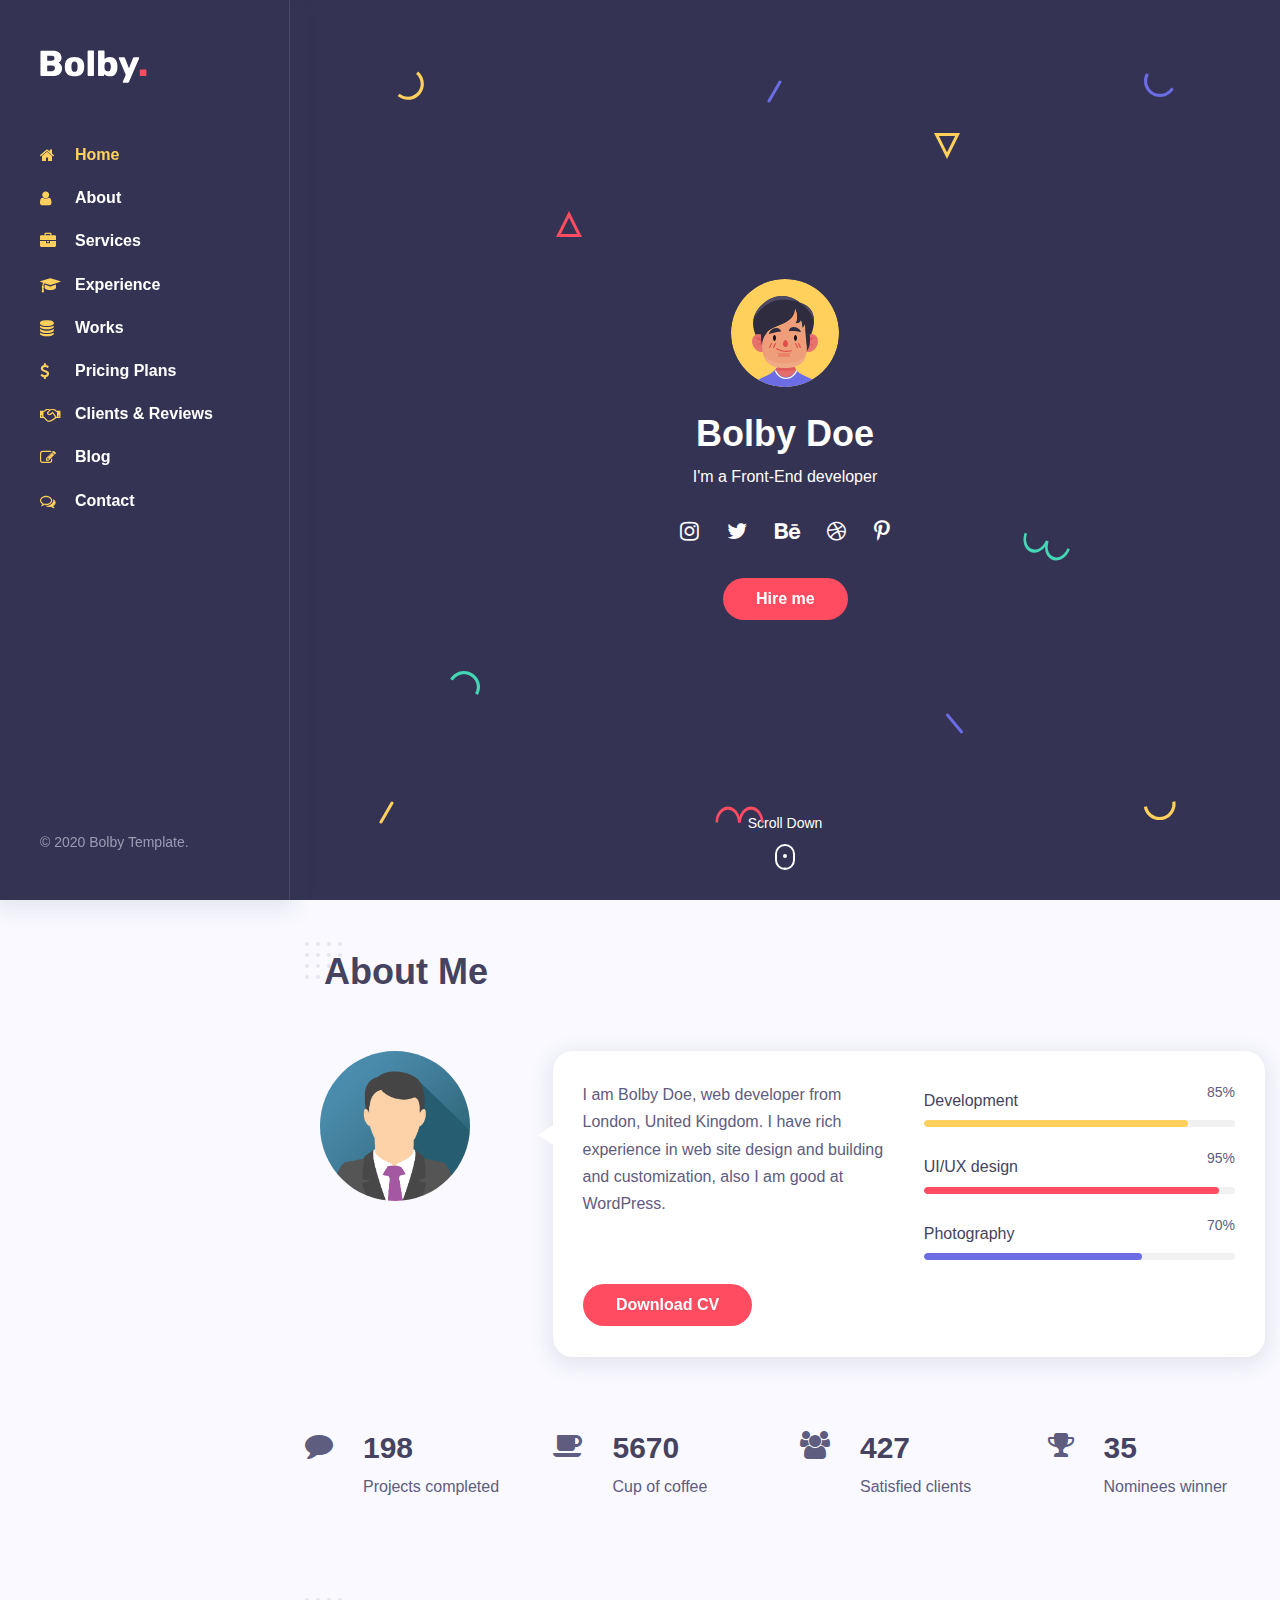
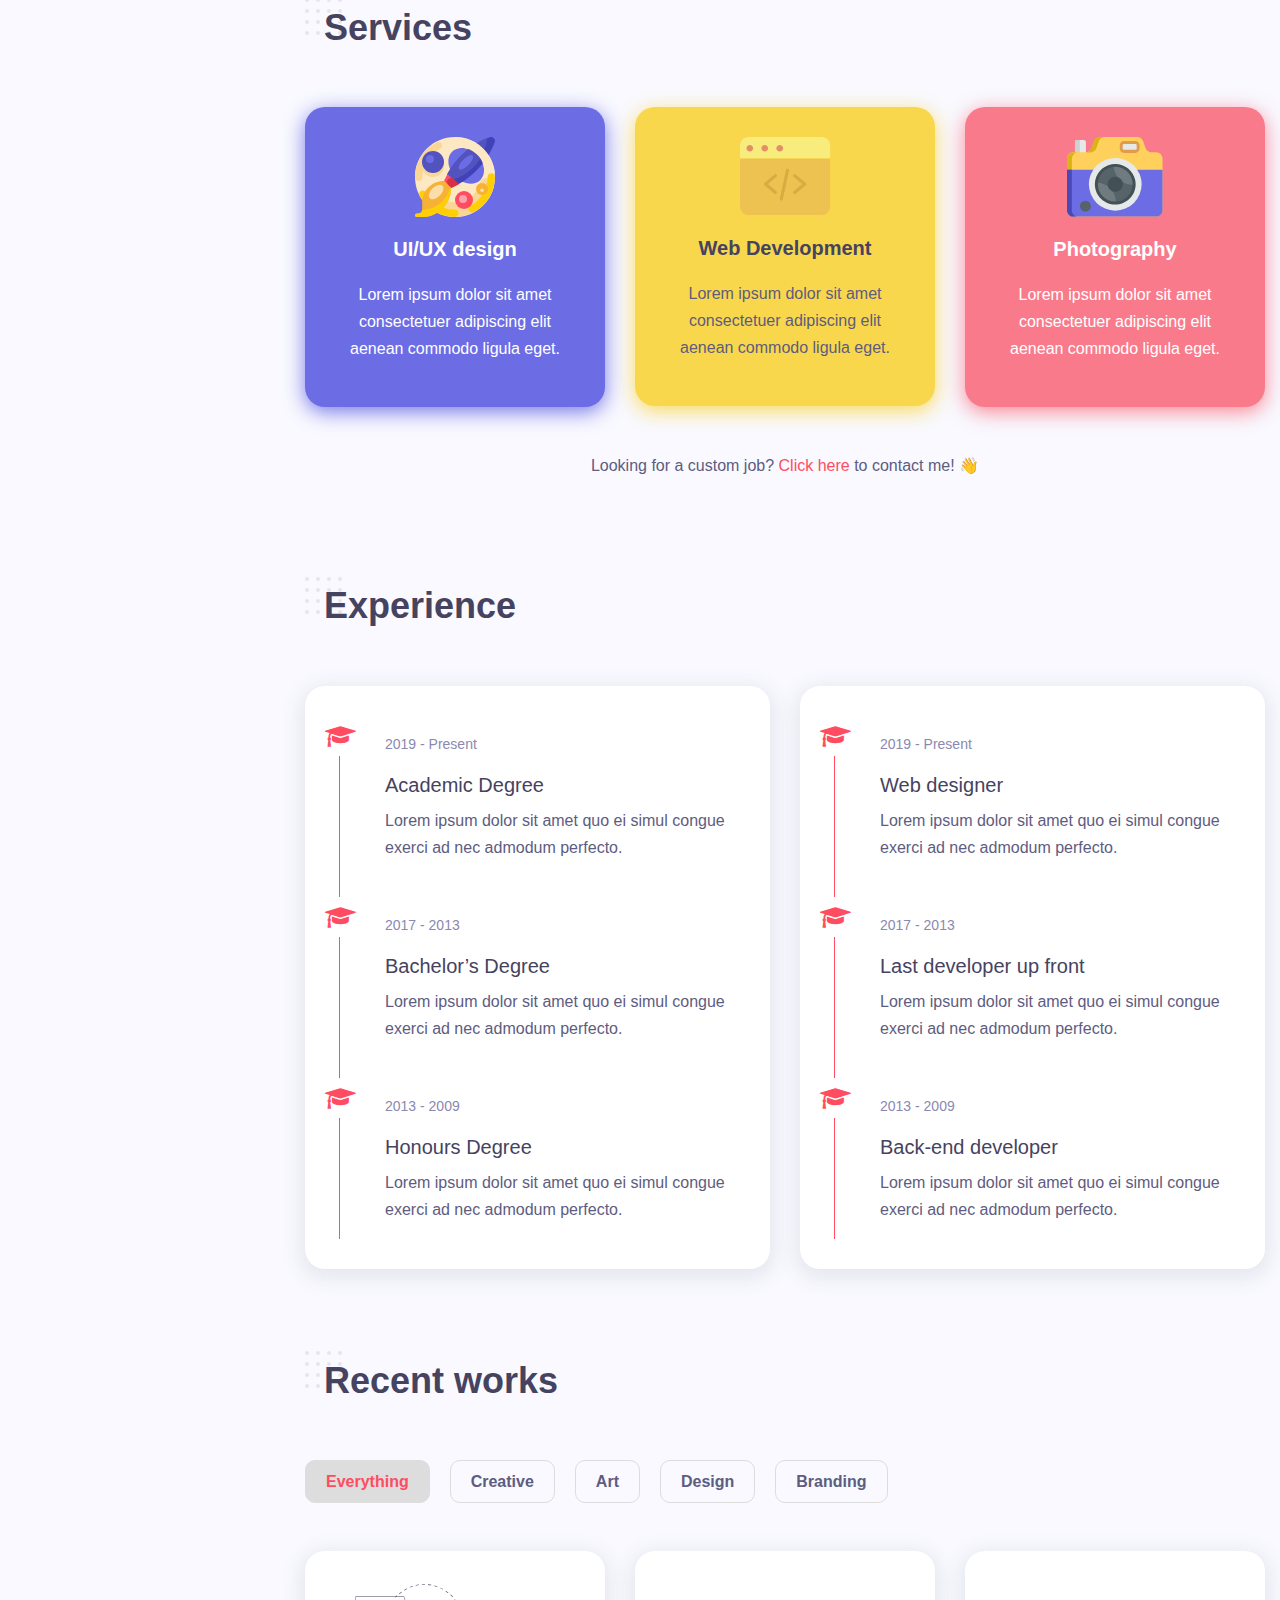
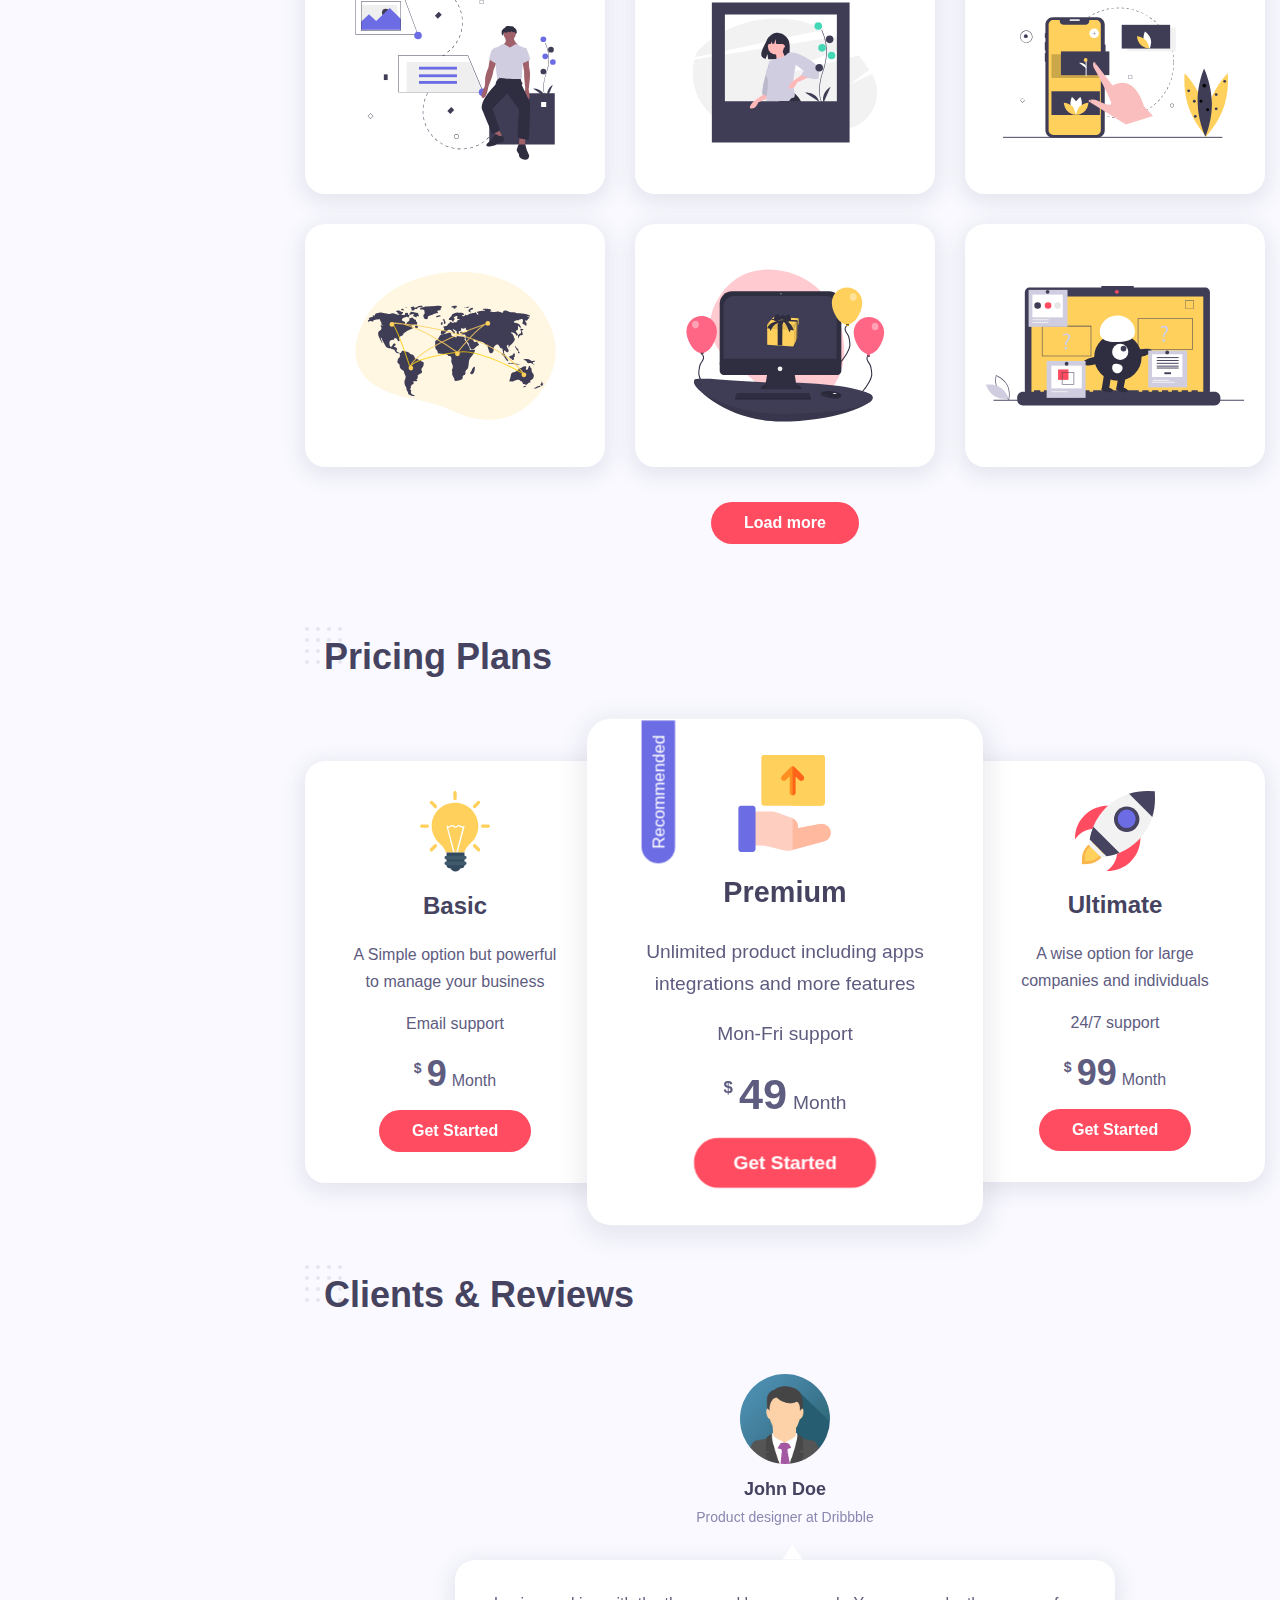
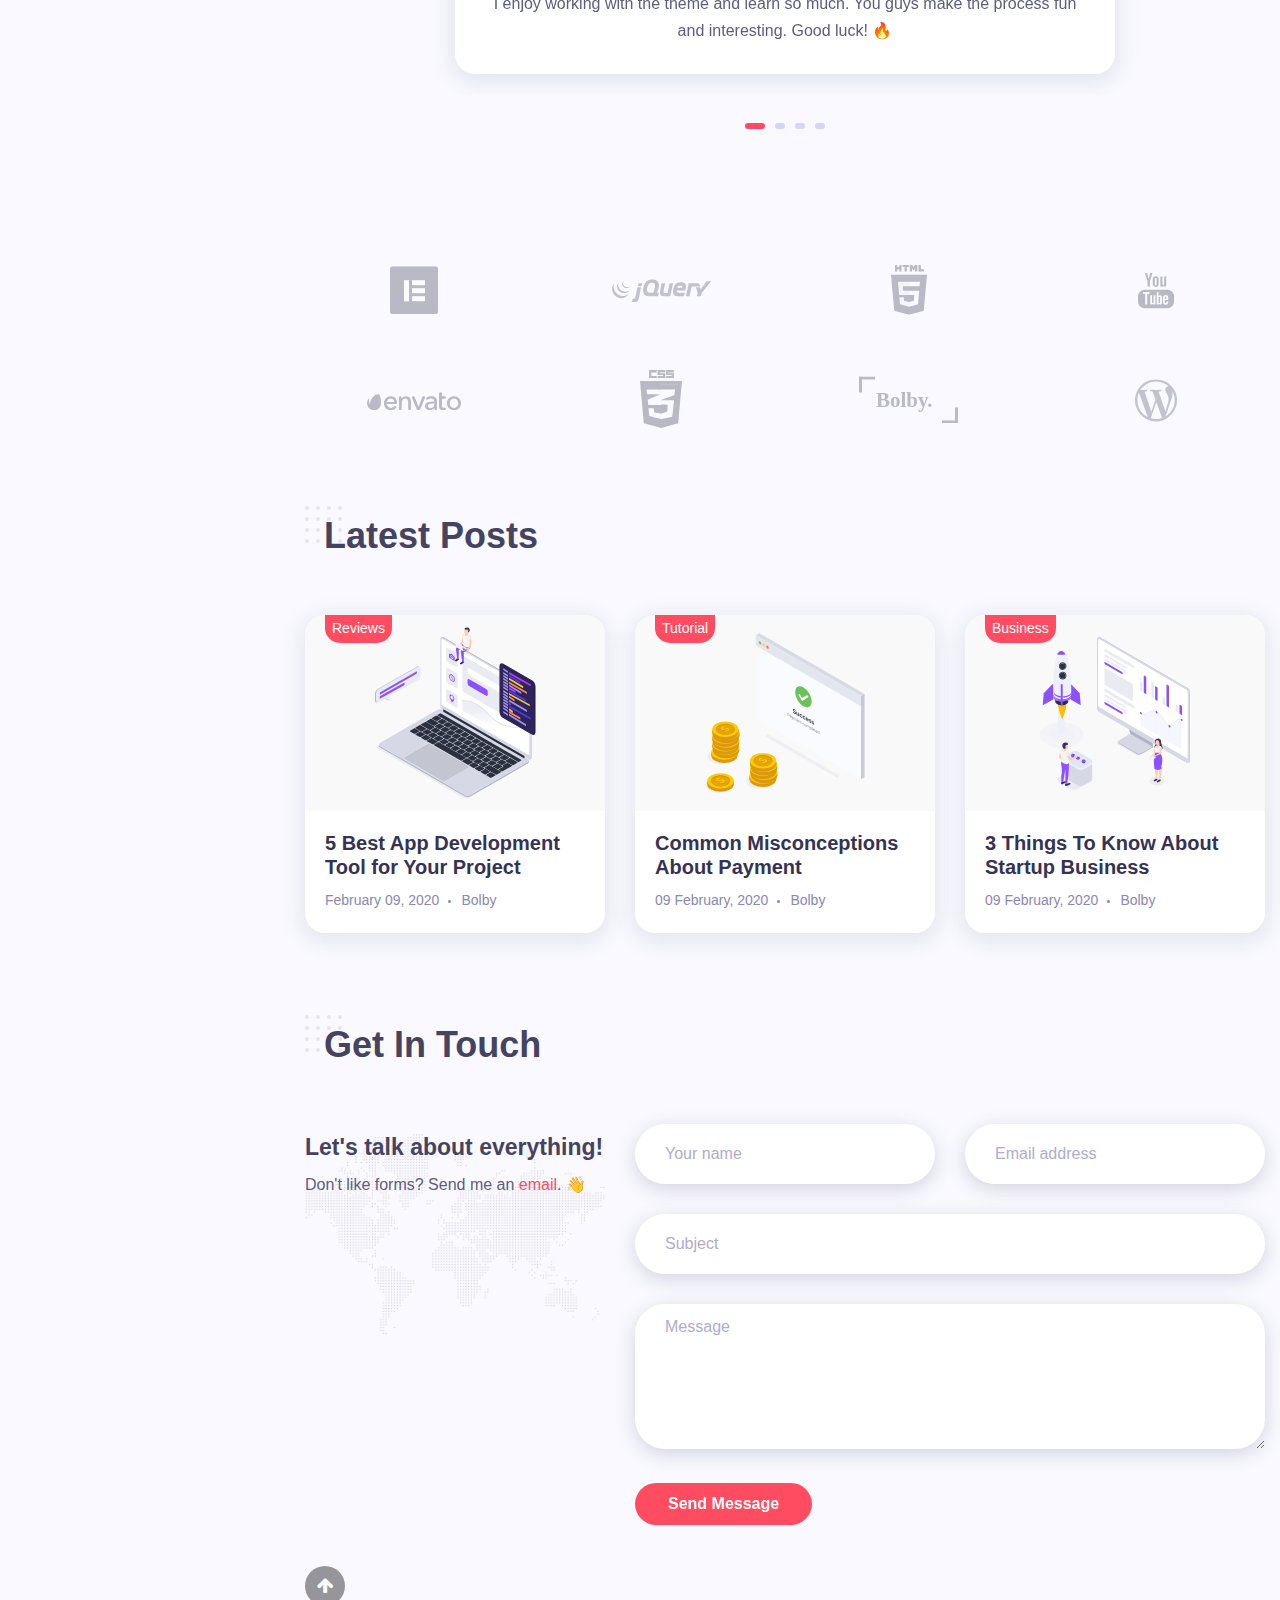
==== commit 6424bda3: "text refresh" ====
--- a/index.html
+++ b/index.html
@@ -6,7 +6,7 @@
     <meta name="viewport" content="width=device-width, initial-scale=1">
     <title>bolby</title>
 
-    <link rel="shotcut icon" type="imge/x-icon" href="./assets/imgs/logo.png">
+    <link rel="shotcut icon" type="imge/x-icon" href="./assets/imgs/avatar-1.svg">
     <link rel="stylesheet" href="https://stackpath.bootstrapcdn.com/bootstrap/4.5.2/css/bootstrap.min.css">
     <link rel="stylesheet" href="./assets/css/bootstrap.min.css">
     <link rel="stylesheet" href="https://maxcdn.bootstrapcdn.com/font-awesome/4.5.0/css/font-awesome.min.css">
@@ -73,7 +73,7 @@
             </div>
         </div>
         <footer class="footer">
-            <p class="copyright"> © 2020 Bolby Template.</p>
+            <p class="copyright">© 2020 Bolby Template.</p>
         </footer>
     </header>
     <!-- end sidebear header-->
@@ -407,7 +407,7 @@
                         <div class="filter_item">
                             <div class="filter_img"> <img src="./assets/imgs/5.svg" alt="Avatar" class="img-fluid"></div>
                             <div class="text_item">
-                                <p class="item">Creative, Desing </p>
+                                <p class="item">Creative, Desing</p>
                                 <h4 class="flt_pra">iMac Mockup Design</h4>
                                 <a class="icon_link" href="./assets/imgs/img_avatar.png"><span class="f_icon"><i class="fa fa-picture-o"></i></span></a>
 
@@ -418,9 +418,9 @@
                         <div class="filter_item">
                             <div class="filter_img"> <img src="./assets/imgs/6.svg" alt="Avatar" class="img-fluid"></div>
                             <div class="text_item">
-                                <p class="item">Art </p>
+                                <p class="item">Art</p>
                                 <h4 class="flt_pra">Game Store App Concept</h4>
-                                <a href="https://sudammondal.github.io/bolby/"><span class="f_icon"><i class="fa fa-link"></i></span></a>
+                                <a href="https://sudammondal.github.io/bolbyhome"><span class="f_icon"><i class="fa fa-link"></i></span></a>
                             </div>
                         </div>
                     </div>
@@ -613,7 +613,7 @@
                                 <div class="caption">
                                     <h2 class="latest_hedr">5 Best App Development Tool for Your Project</h2>
                                     <ul class="updet_time">
-                                        <li class="timer">09 February, 2020</li>
+                                        <li class="timer">February 09, 2020</li>
                                         <li class="catagory">Bolby</li>
                                     </ul>
                                 </div>
@@ -787,12 +787,6 @@
         <script src="./assets/js/main.js"></script>
 
 
-        <!--light box items-->
-        <!-- <div class="imagelightbox-wrapper"><button type="button" class="imagelightbox-arrow imagelightbox-arrow-left" style="display: block;"></button><button type="button" class="imagelightbox-arrow imagelightbox-arrow-right" style="display: block;"></button>
-            <div class="imagelightbox-overlay"></div>
-            <a class="imagelightbox-close"></a><img id="imagelightbox" src="./asset/imgs/po4.jpg" style="opacity: 1; transform: translateX(0px) translateY(-50%); transition: -webkit-transform 0.25s linear 0s; width: 432px; height: 342px; left: 744px;">
-        </div> -->
-
 </body>
 
 </html>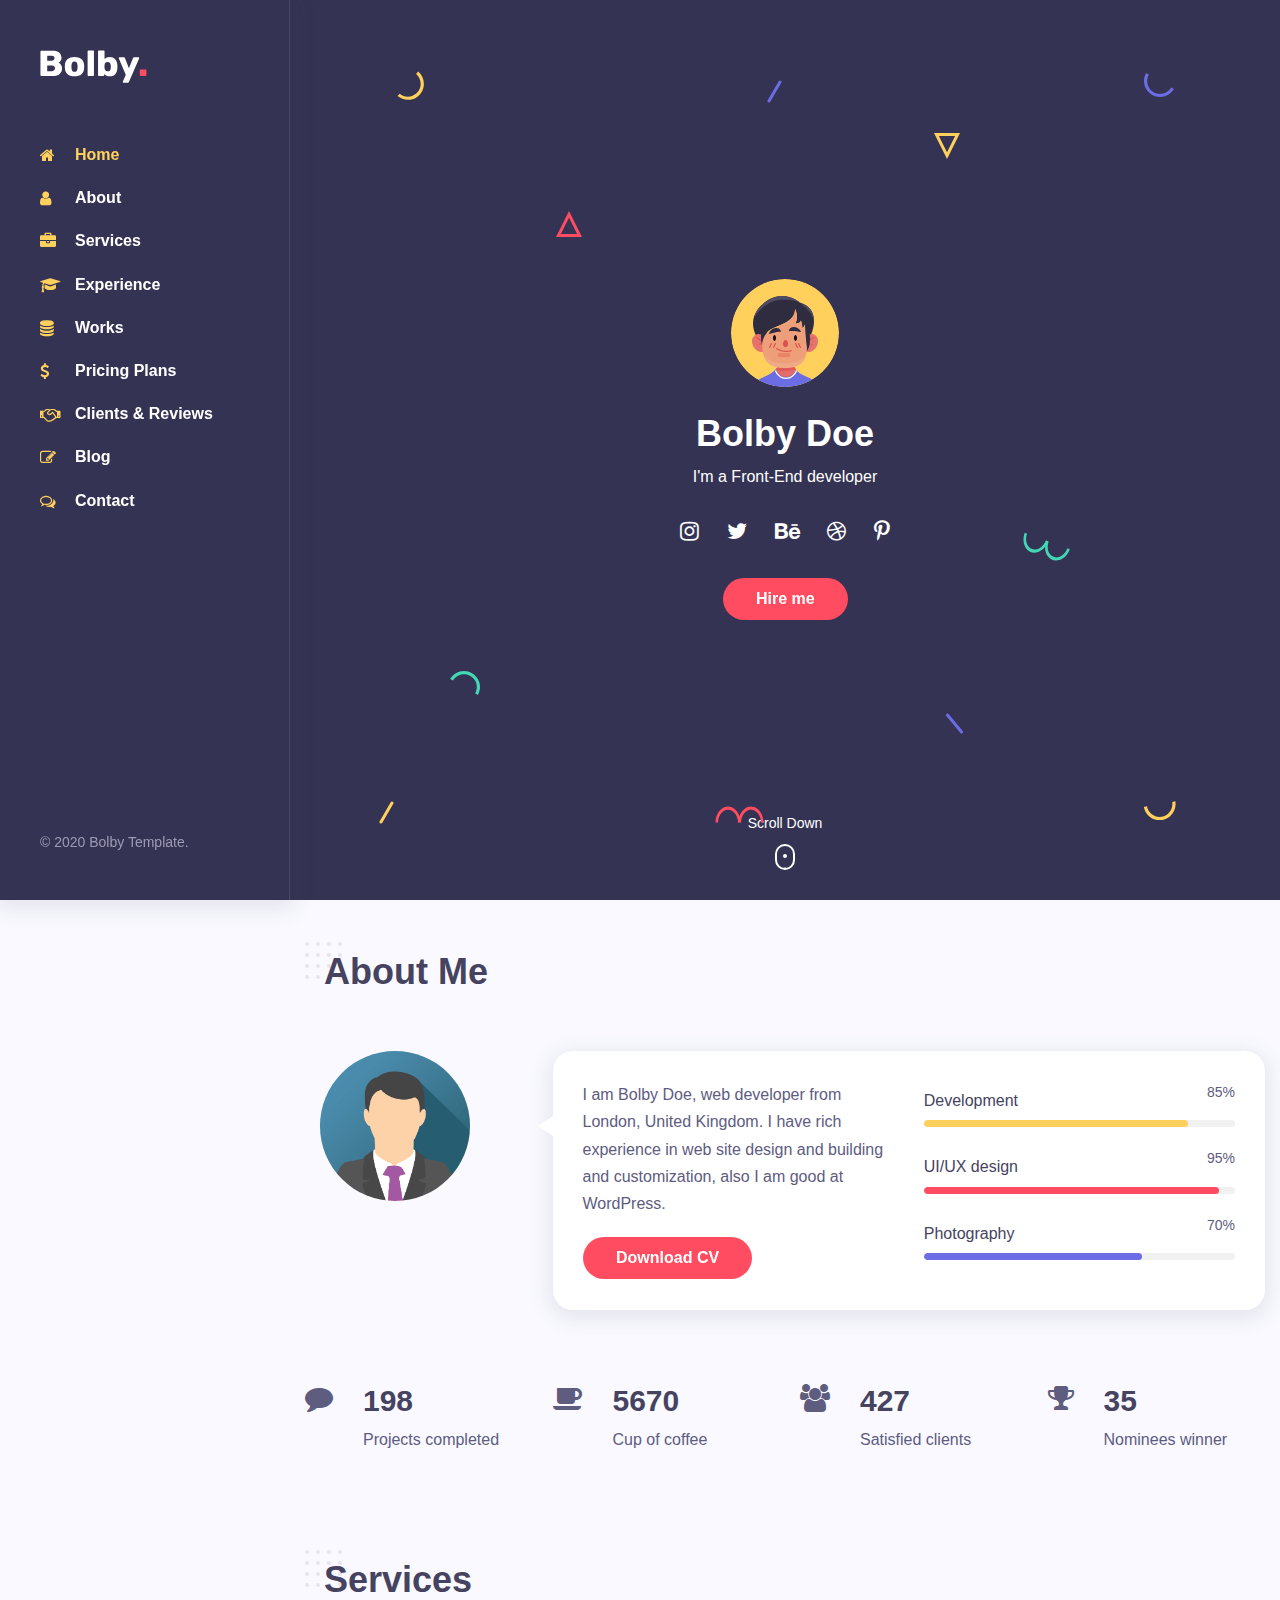
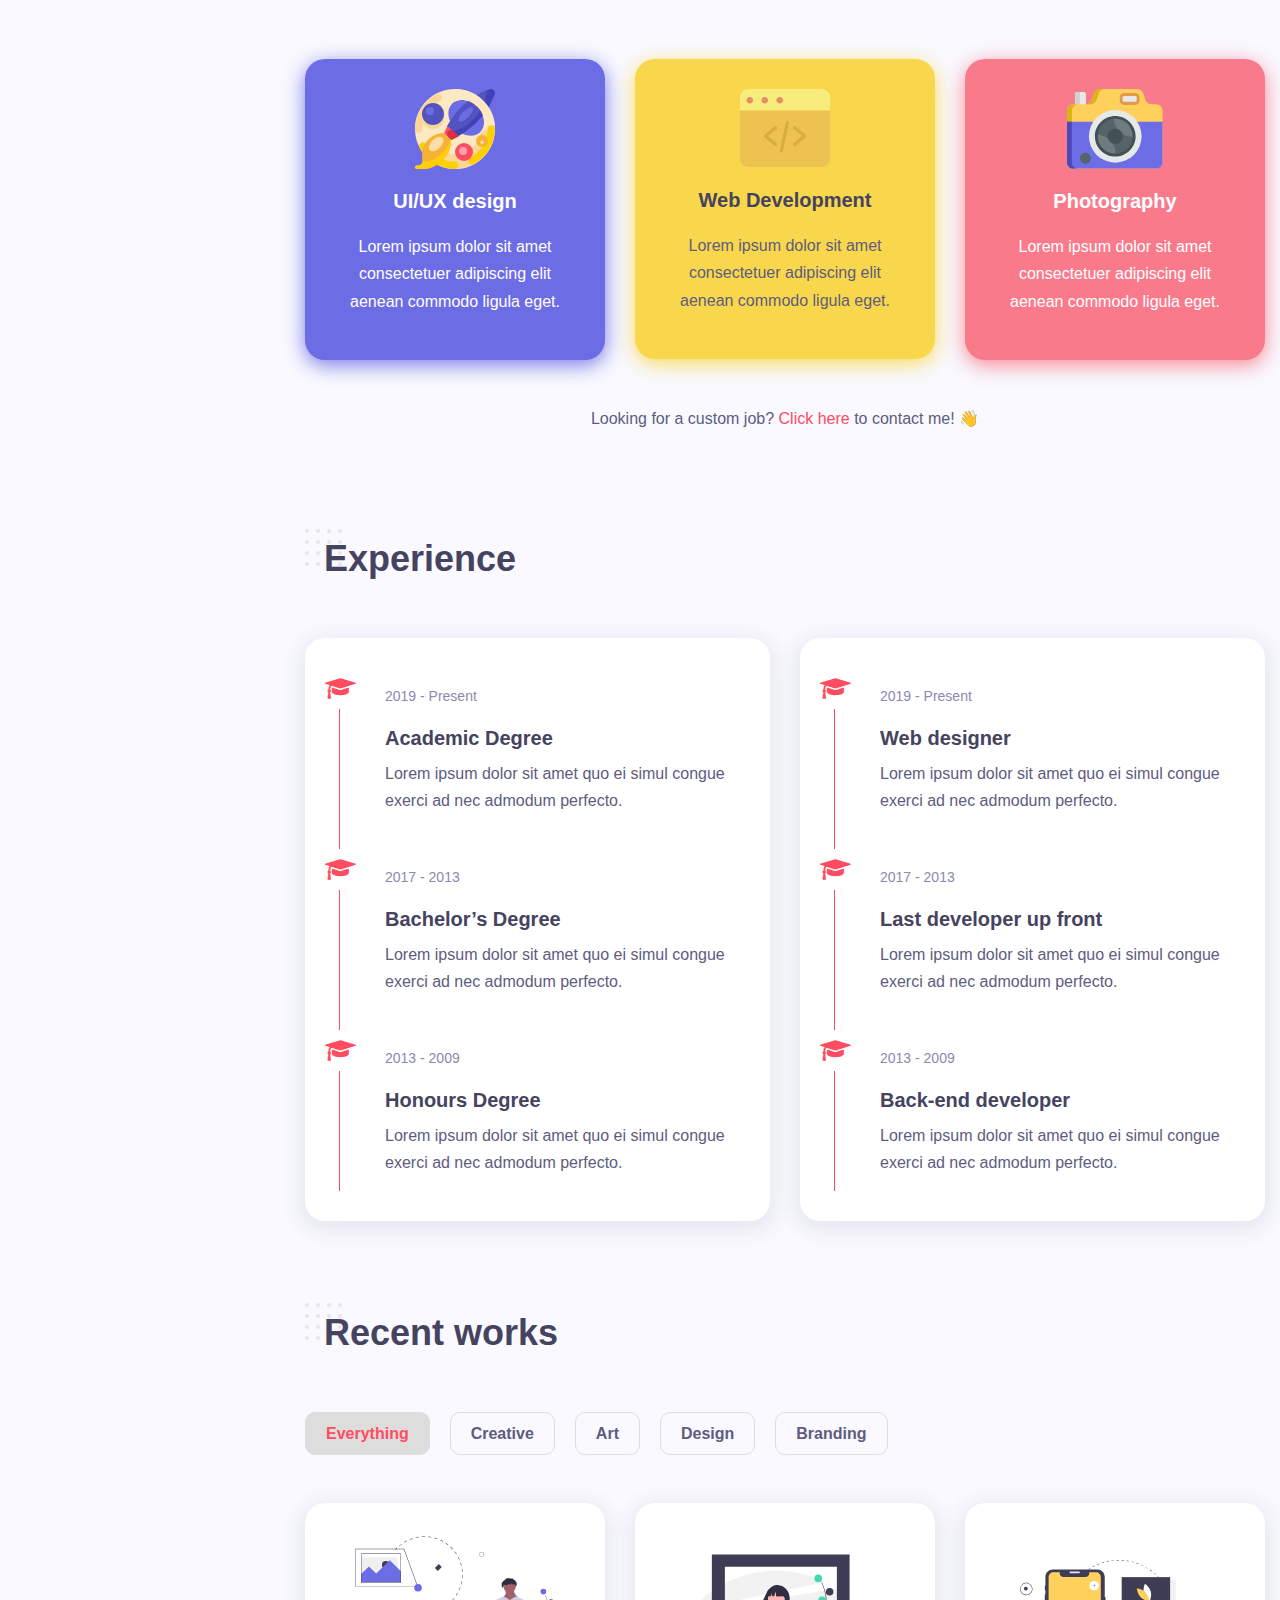
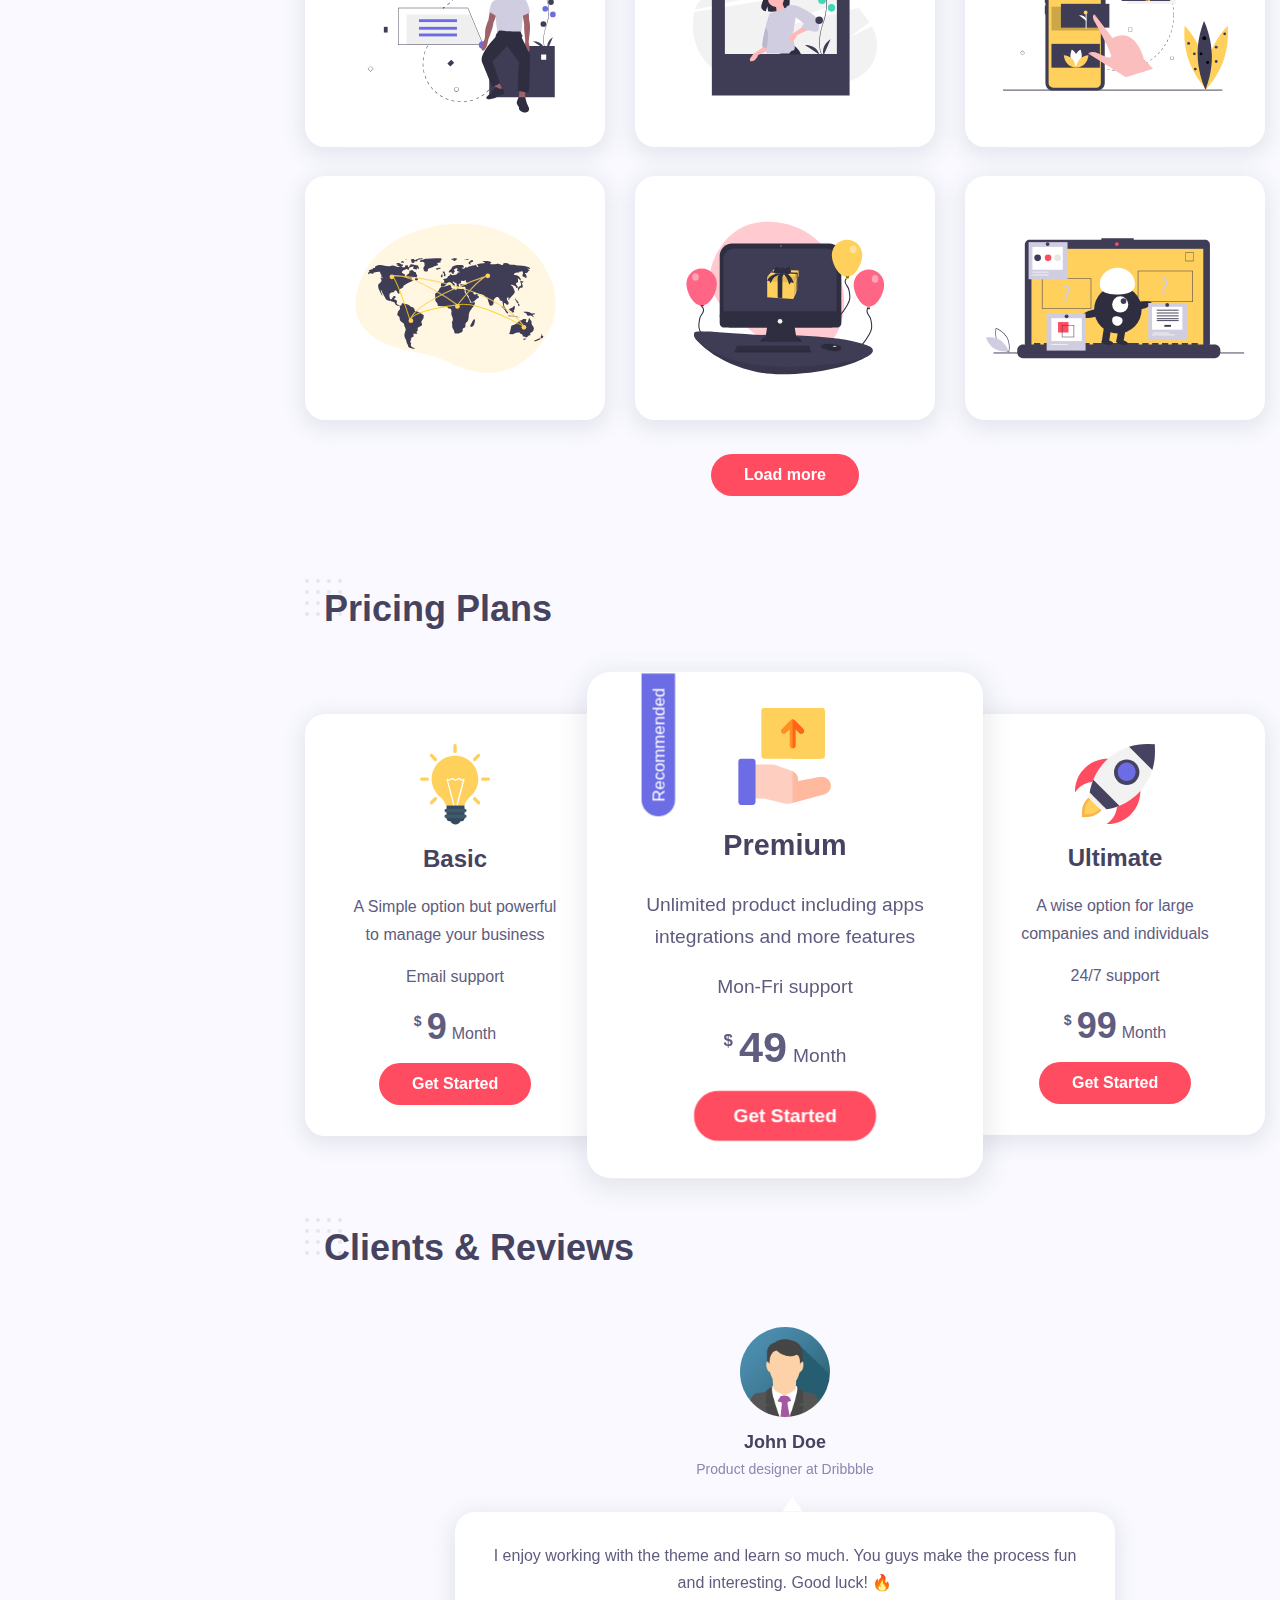
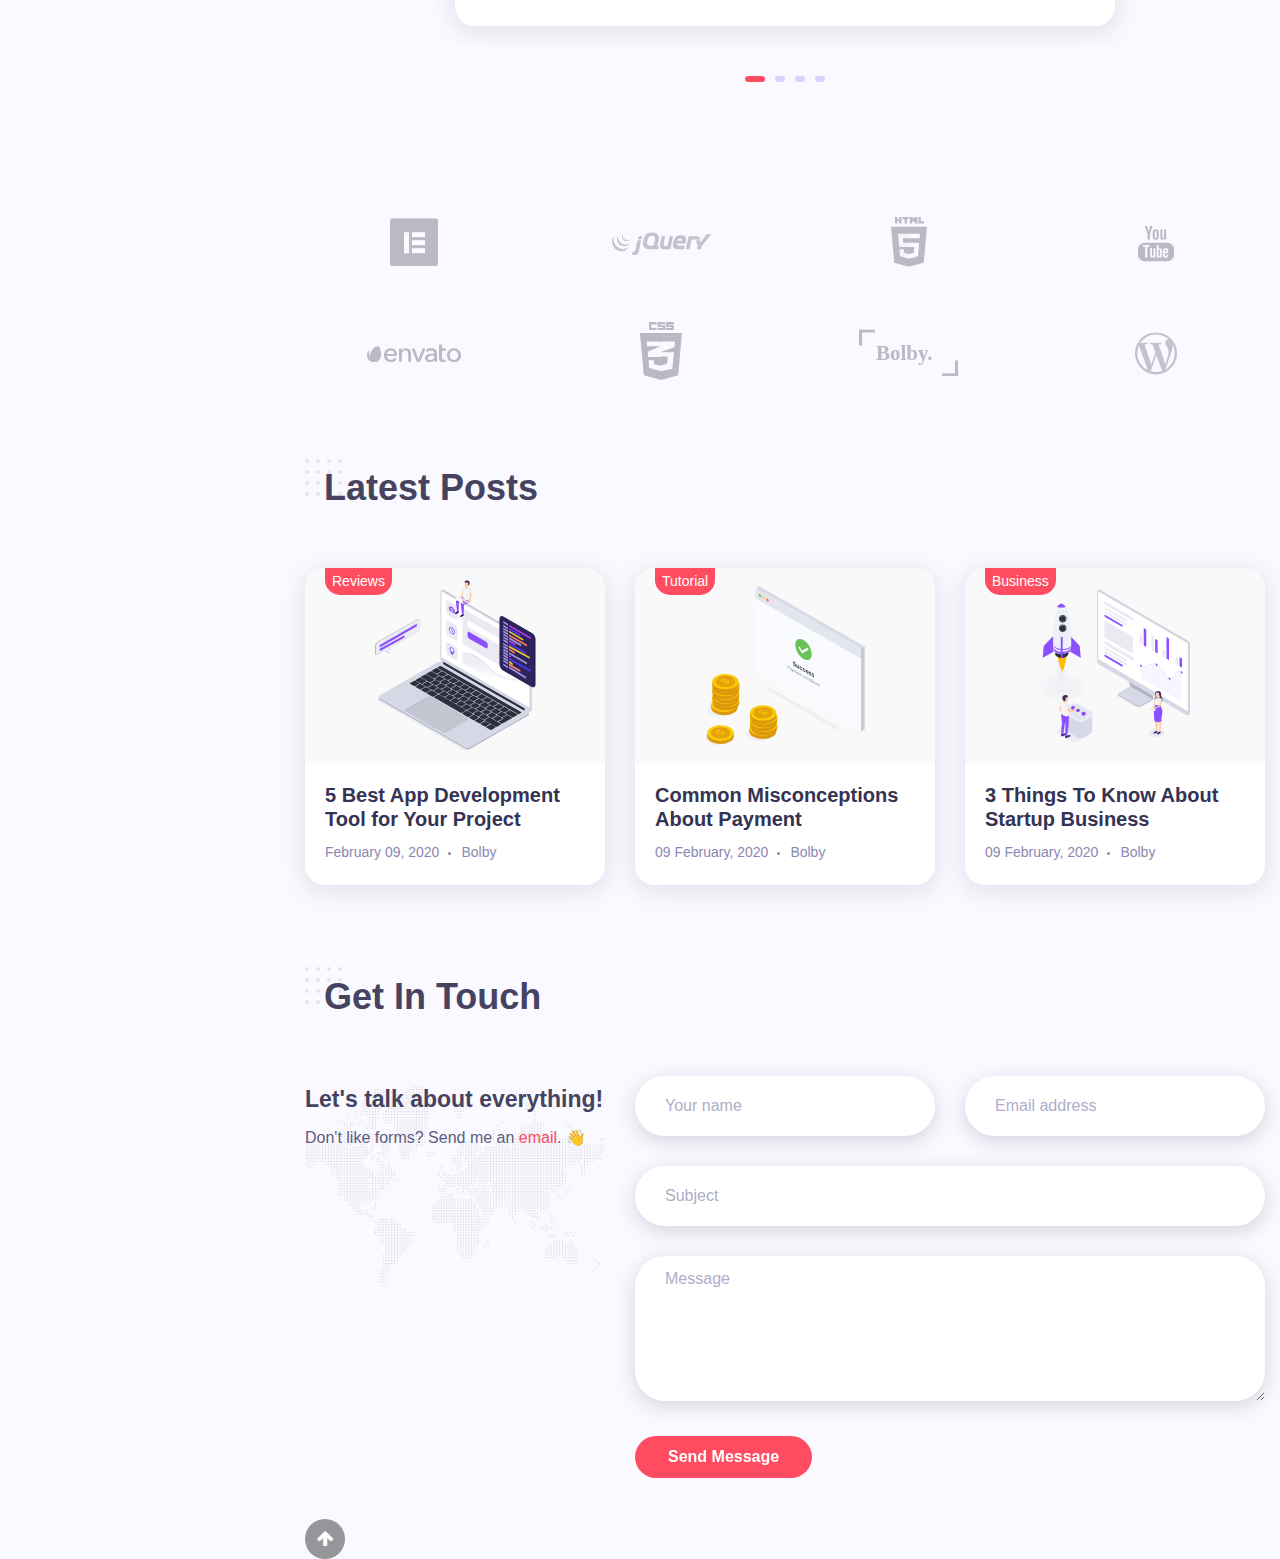
==== commit 6f66ba13: "about css add" ====
--- a/index.html
+++ b/index.html
@@ -159,6 +159,9 @@
                                 <div class="col-xl-6 col-lg-6 col-md-6 col-sm-12">
                                     <p class="about_pra">
                                         I am Bolby Doe, web developer from London, United Kingdom. I have rich experience in web site design and building and customization, also I am good at WordPress.</p>
+                                    <div class="button ">
+                                        <a href="# " class="btn-default btn ">Download CV</a>
+                                    </div>
 
                                 </div>
                                 <div class="col-xl-6 col-lg-6 col-md-6 col-sm-12">
@@ -191,11 +194,7 @@
                                         </div>
                                     </div>
                                 </div>
-                                <div class="col-md-12">
-                                    <div class="button ">
-                                        <a href="# " class="btn-default btn ">Download CV</a>
-                                    </div>
-                                </div>
+
                             </div>
                         </div>
                     </div>
--- a/assets/css/style.css
+++ b/assets/css/style.css
@@ -581,6 +581,8 @@
 }
 .exprience_worp .acadmi_hed .academi .acd_hed {
   color: #454360;
+  font-size: 20px;
+  font-weight: 700;
 }
 .exprience_worp .acadmi_hed .academi::after {
   content: "";
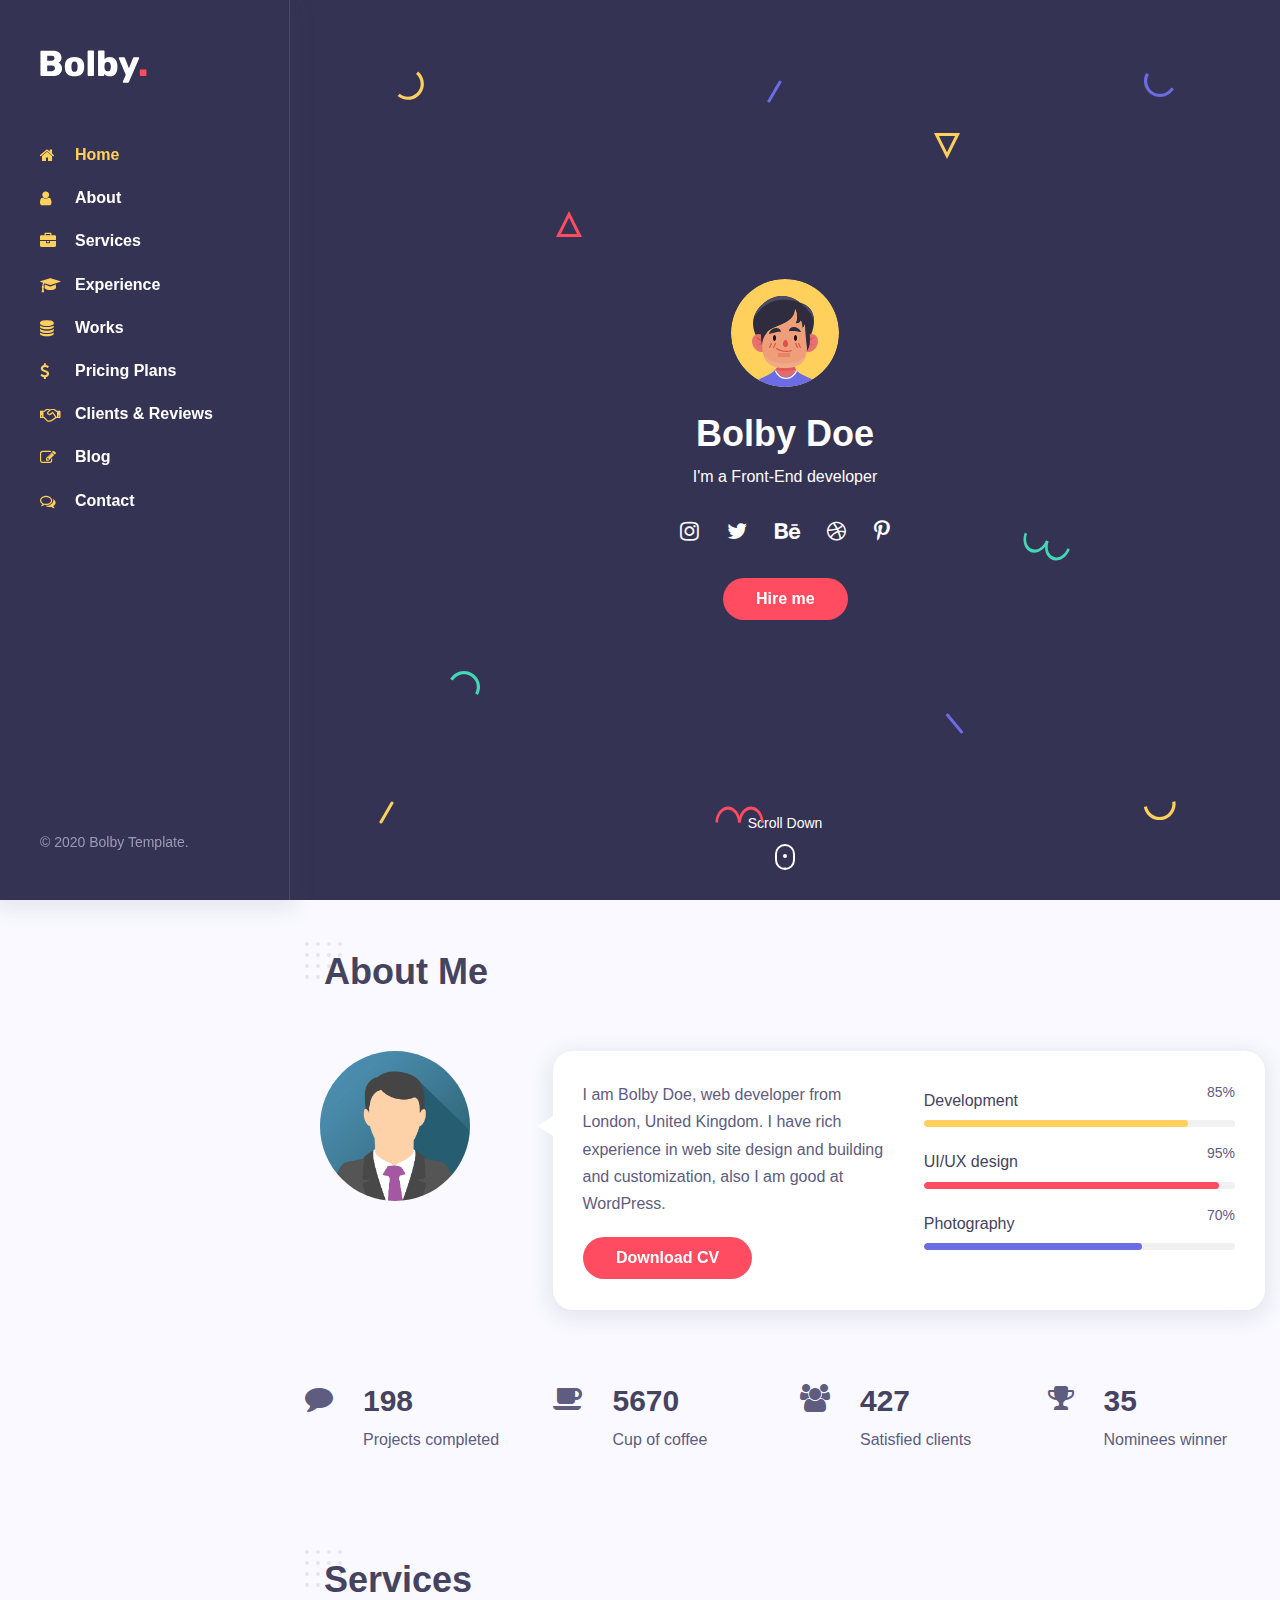
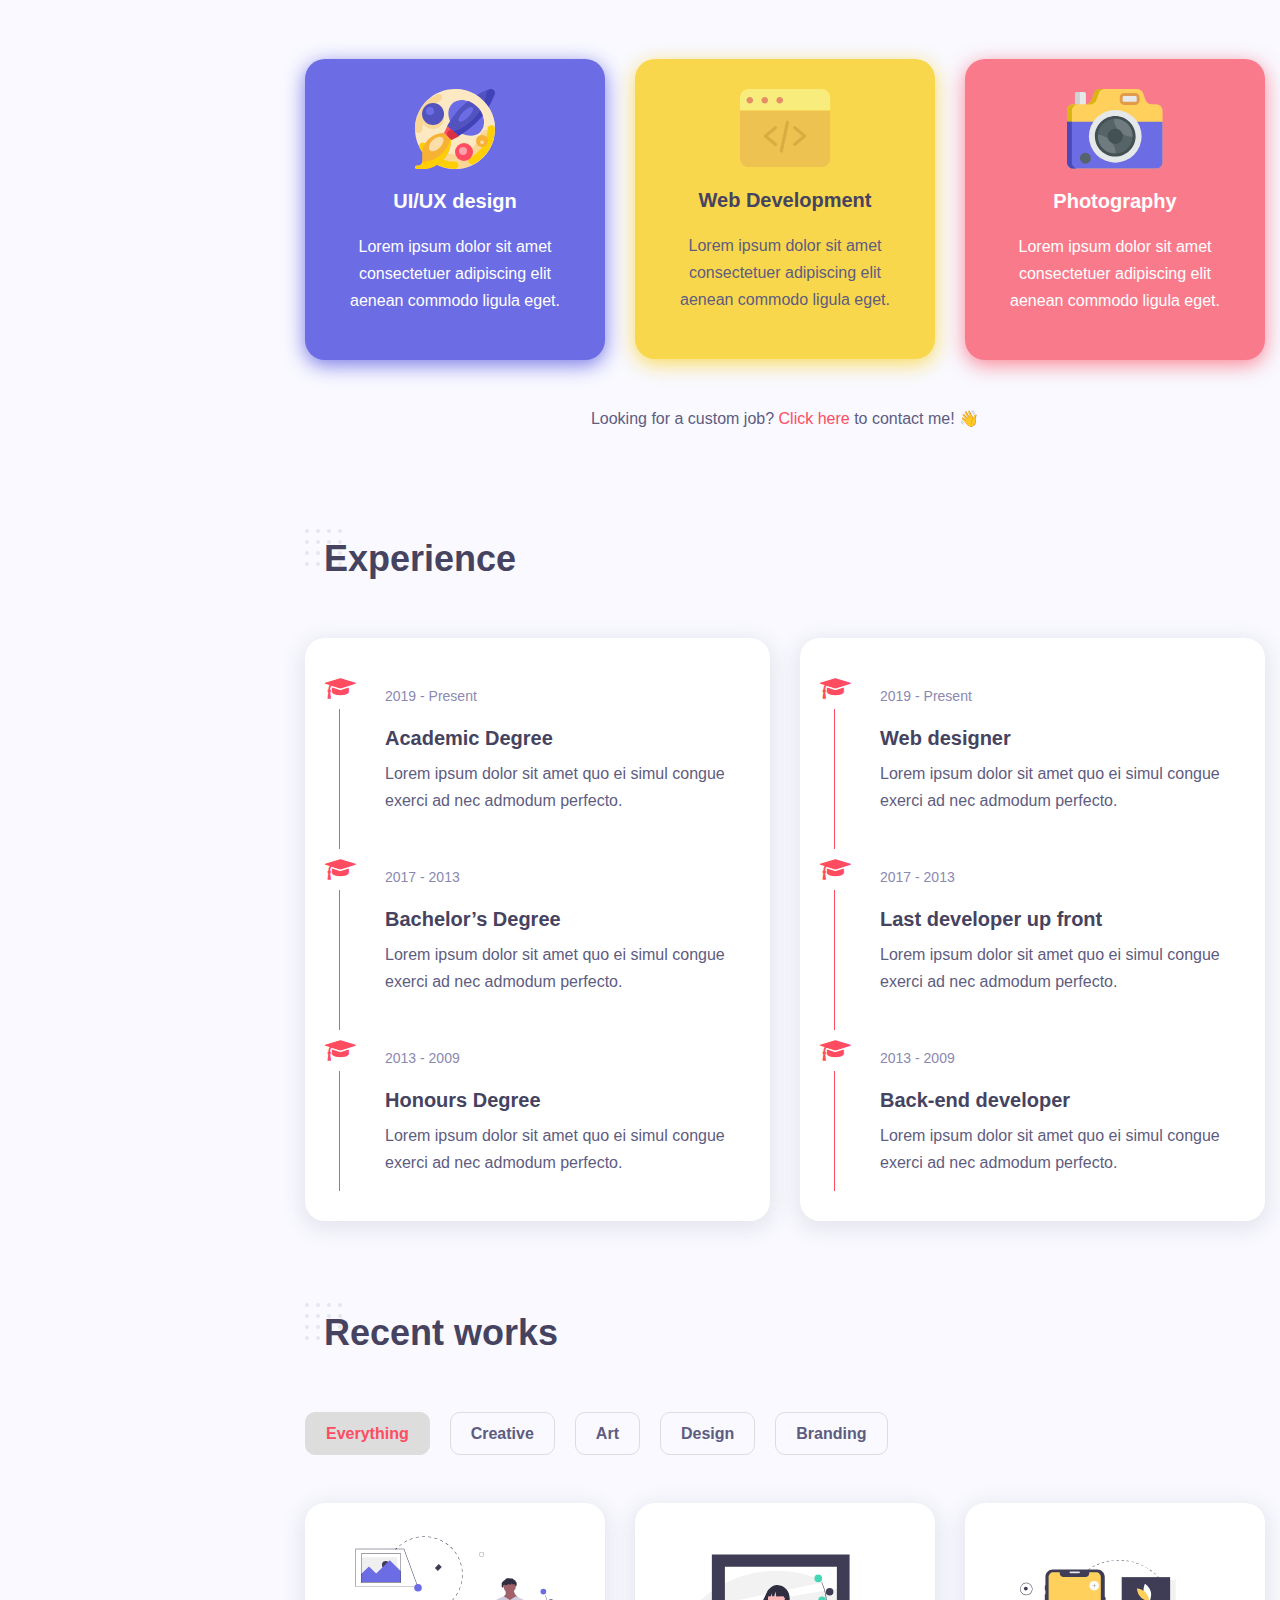
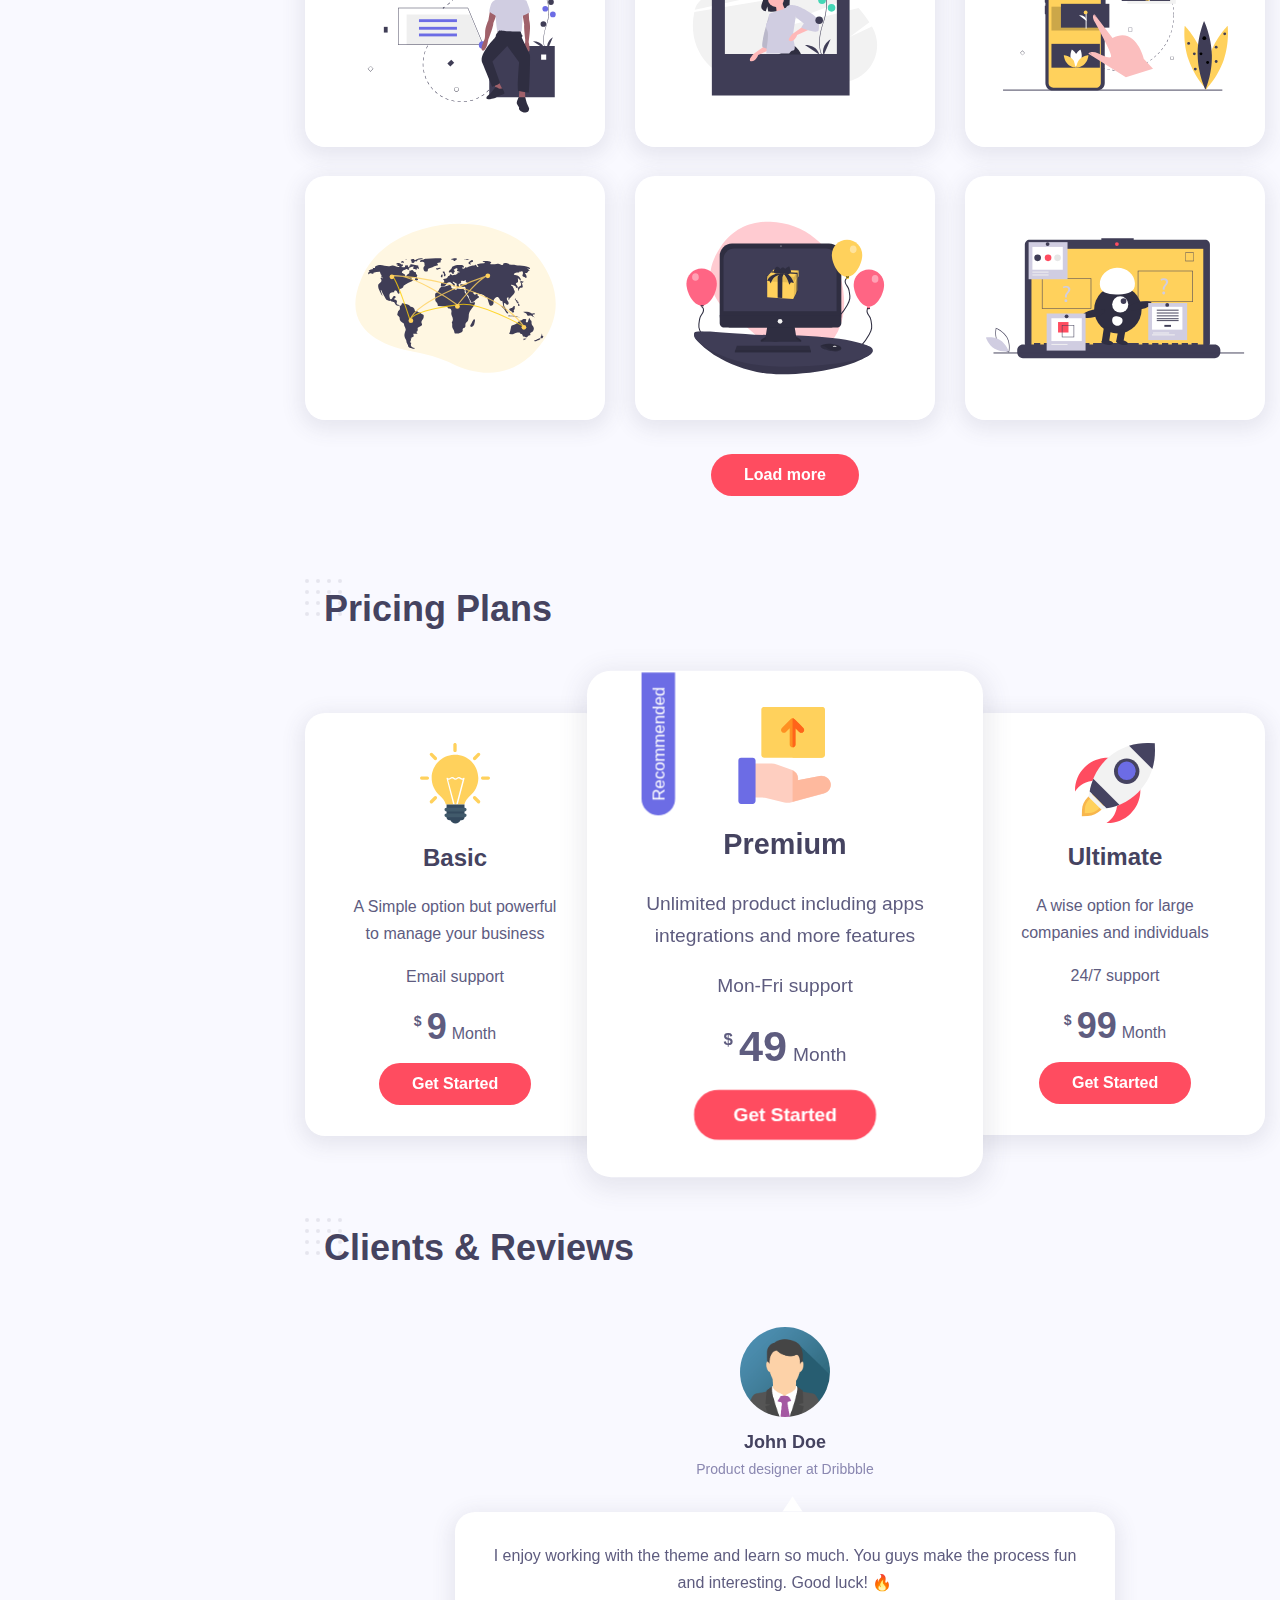
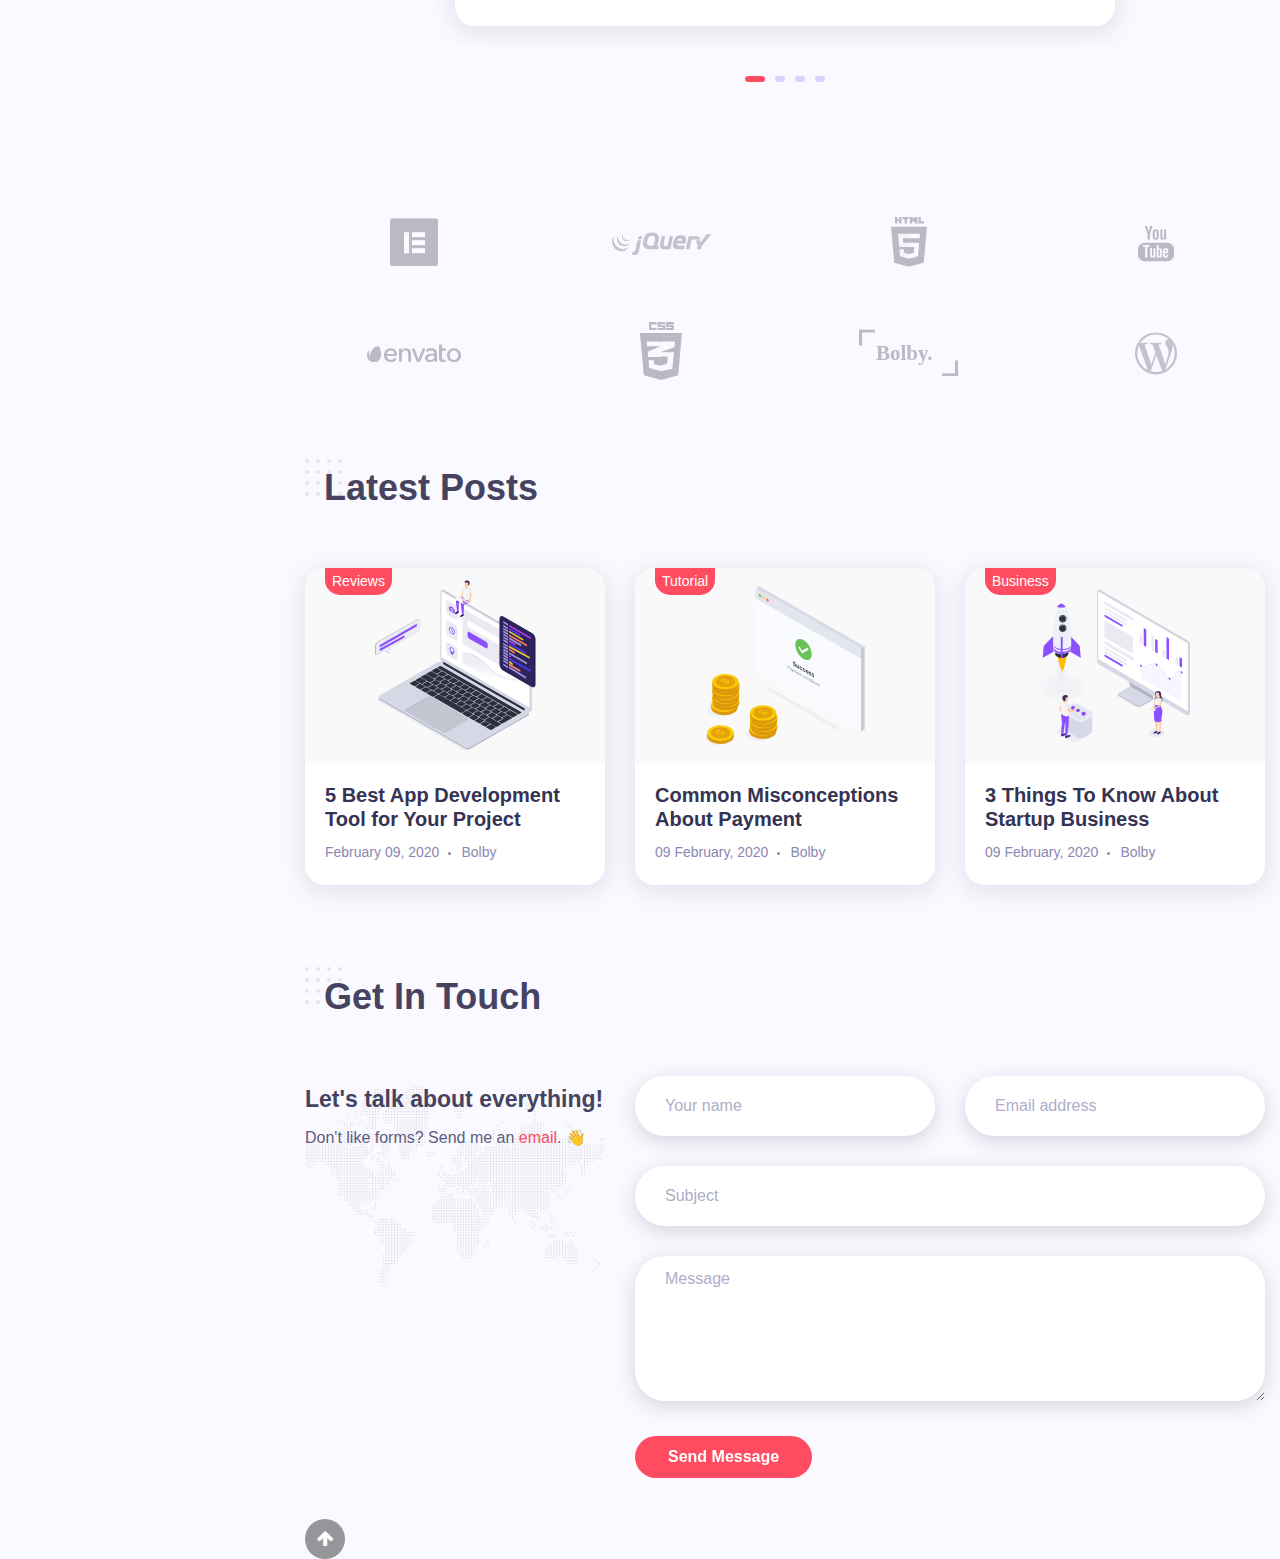
==== commit c7afb445: "add js progress bar" ====
--- a/index.html
+++ b/index.html
@@ -769,12 +769,11 @@
         </div>
         <!--modal item-->
         </div>
-        <script src="https://code.jquery.com/jquery-3.5.1.slim.min.js"></script>
-        <script src="https://maxcdn.bootstrapcdn.com/bootstrap/3.4.1/js/bootstrap.min.js"></script>
-        <script src="https://stackpath.bootstrapcdn.com/bootstrap/4.5.2/js/bootstrap.min.js"></script>
+        <!-- <script src="https://code.jquery.com/jquery-3.5.1.slim.min.js"></script> -->
+        <!-- <script src="https://maxcdn.bootstrapcdn.com/bootstrap/3.4.1/js/bootstrap.min.js"></script> -->
+        <!-- <script src="https://stackpath.bootstrapcdn.com/bootstrap/4.5.2/js/bootstrap.min.js"></script> -->
         <script src="./assets/js/jquery.min.js"></script>
         <script src="https://stackpath.bootstrapcdn.com/bootstrap/4.5.2/js/bootstrap.min.js"></script>
-        <script src="./assets/js/bootstrap2.min.js"></script>
         <script src="./assets/js/bootstrap2.min.js"></script>
         <script src="./assets/js/jquery.magnific-popup.min.js"></script>
         <script src="./assets/js/jquery.counterup.min.js"></script>
--- a/assets/css/style.css
+++ b/assets/css/style.css
@@ -429,7 +429,7 @@
   top: 20%;
 }
 .about_worp .about_cv .progress_bar {
-  margin-bottom: 20px;
+  margin-bottom: 15px;
 }
 .about_worp .about_cv .progress_bar .progreg_mains {
   display: flex;
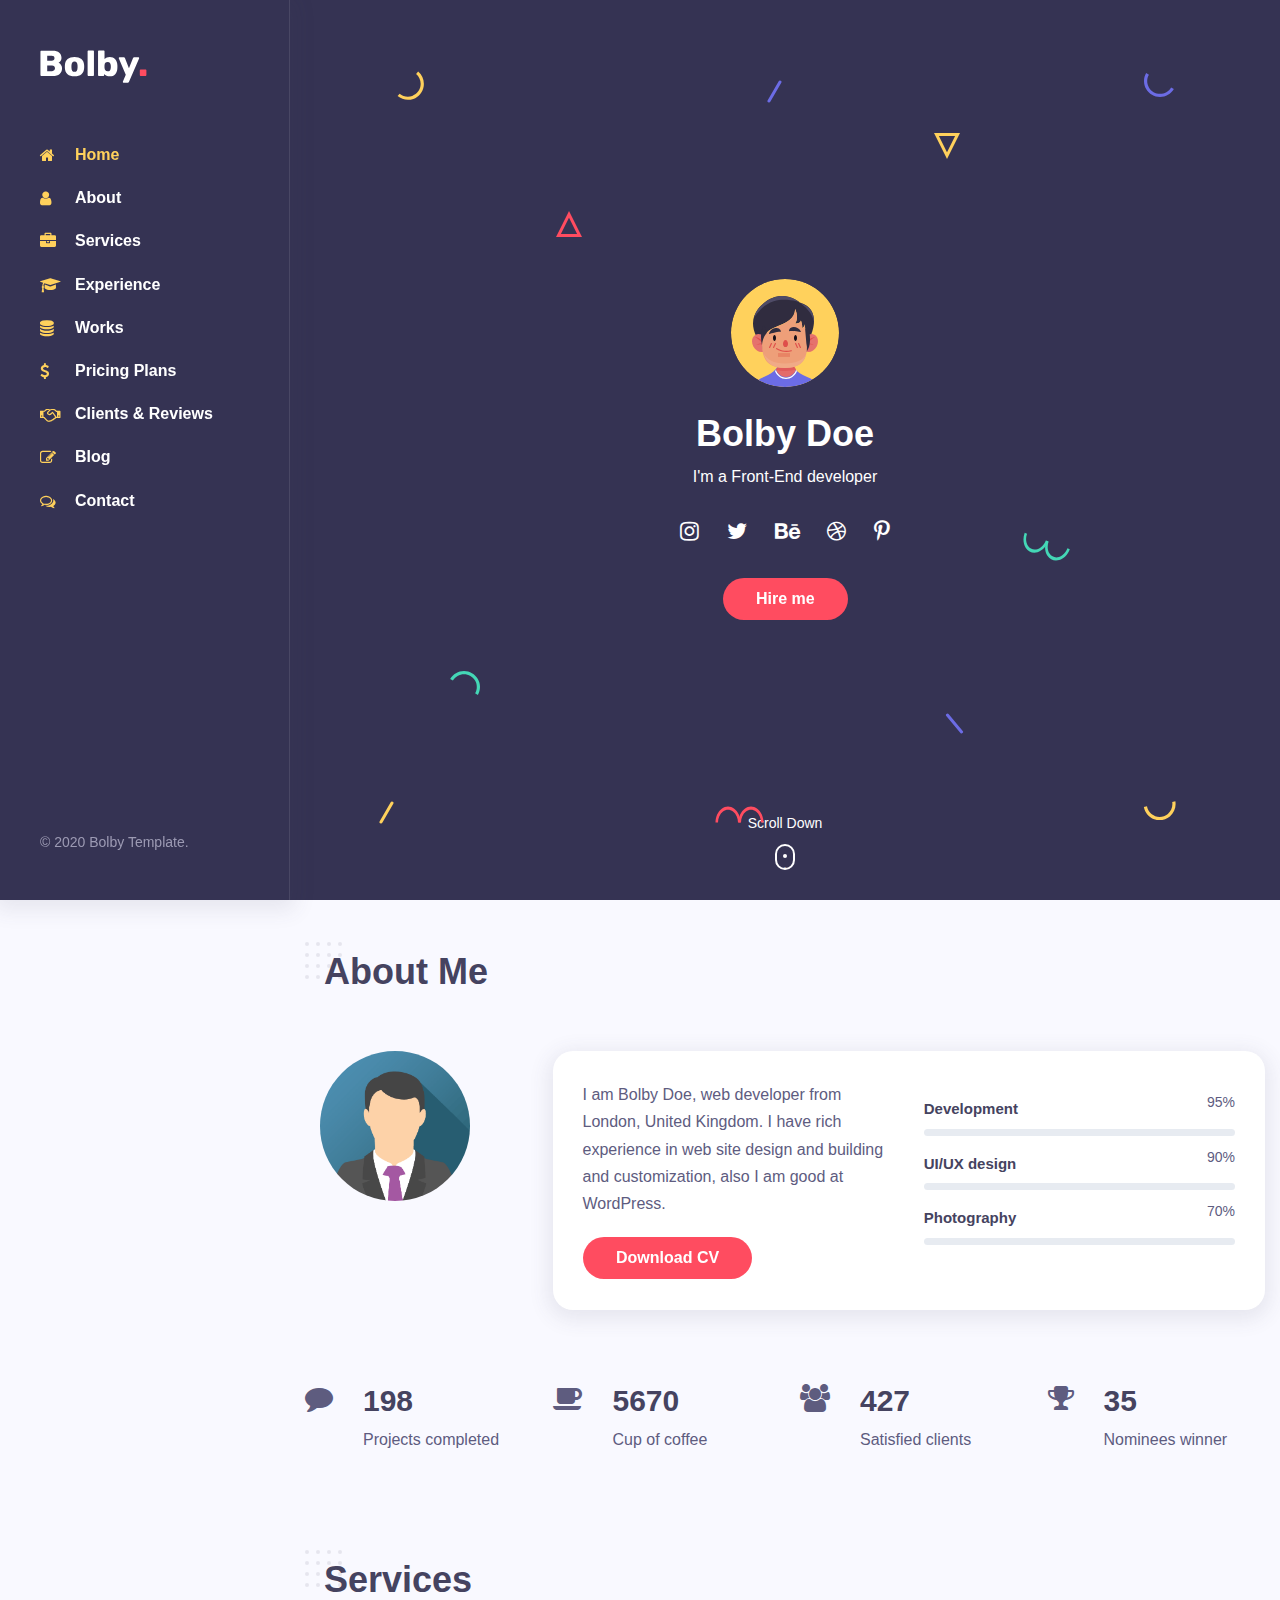
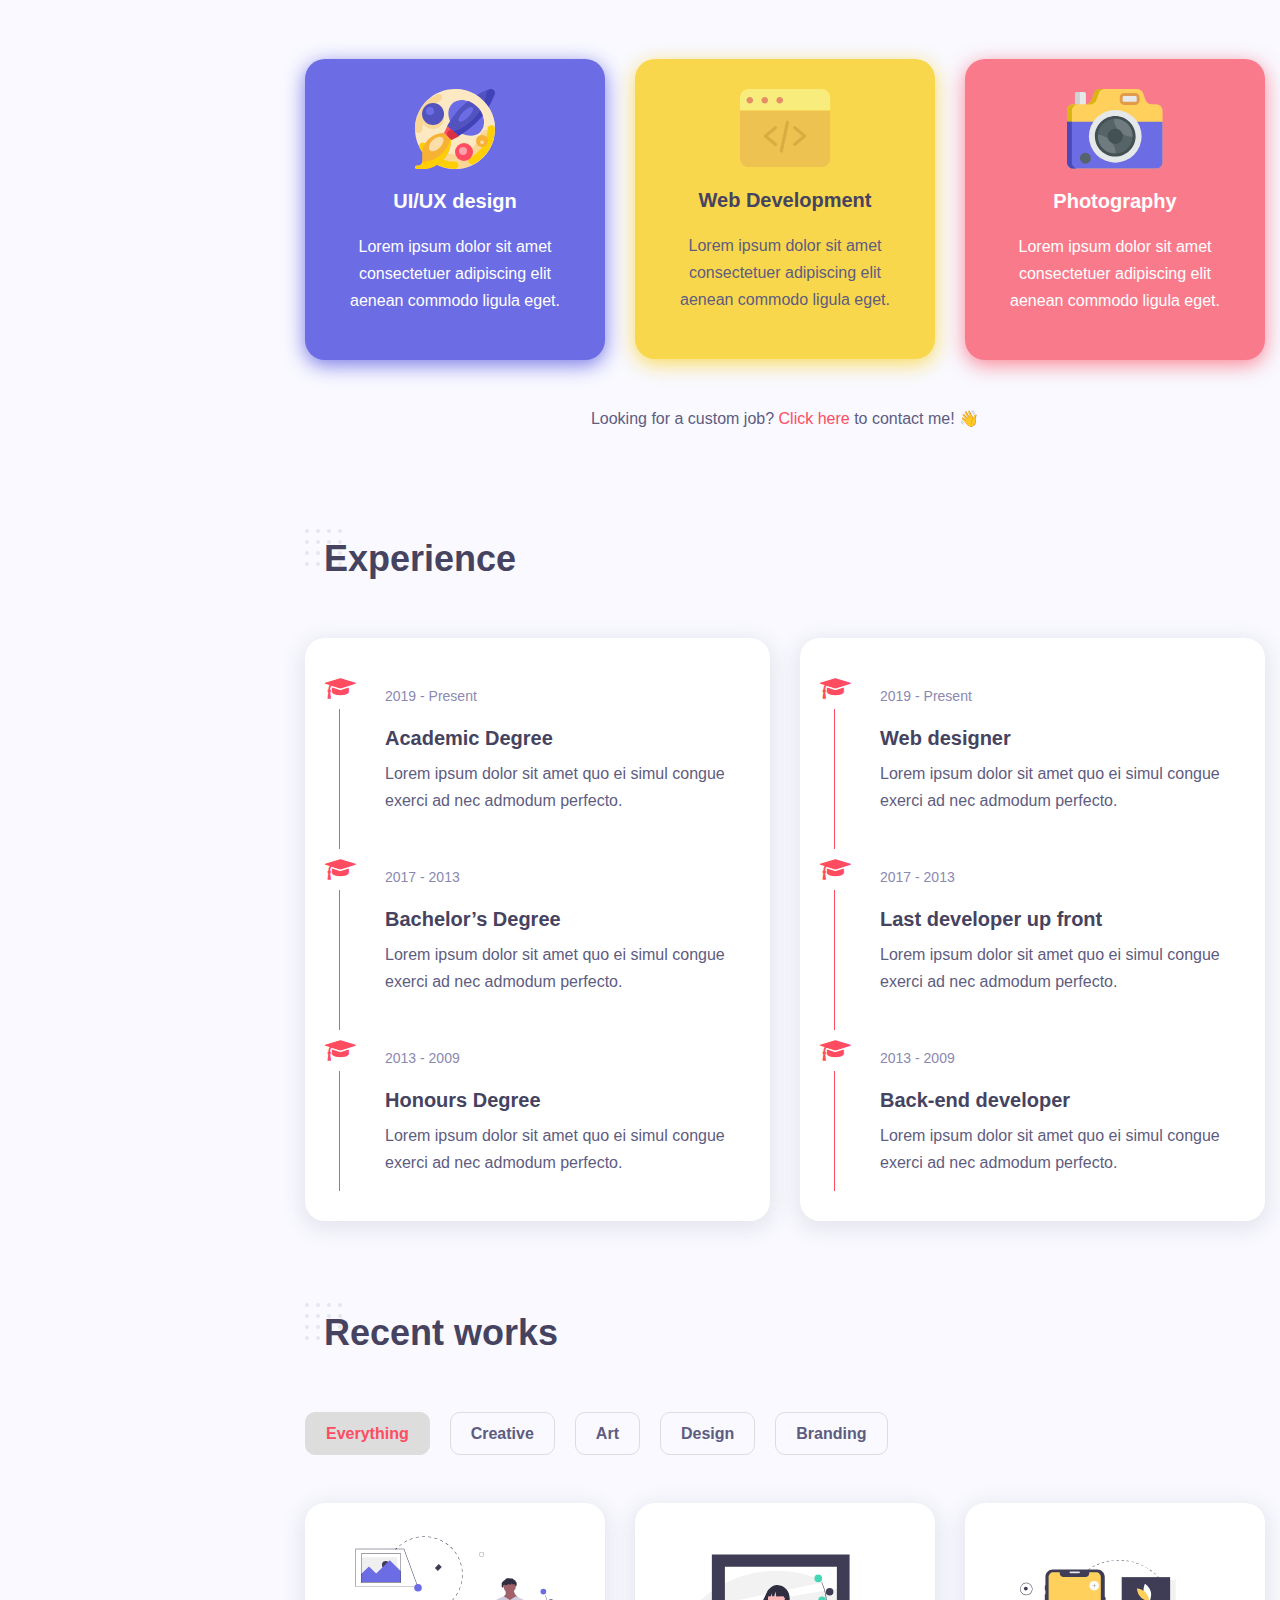
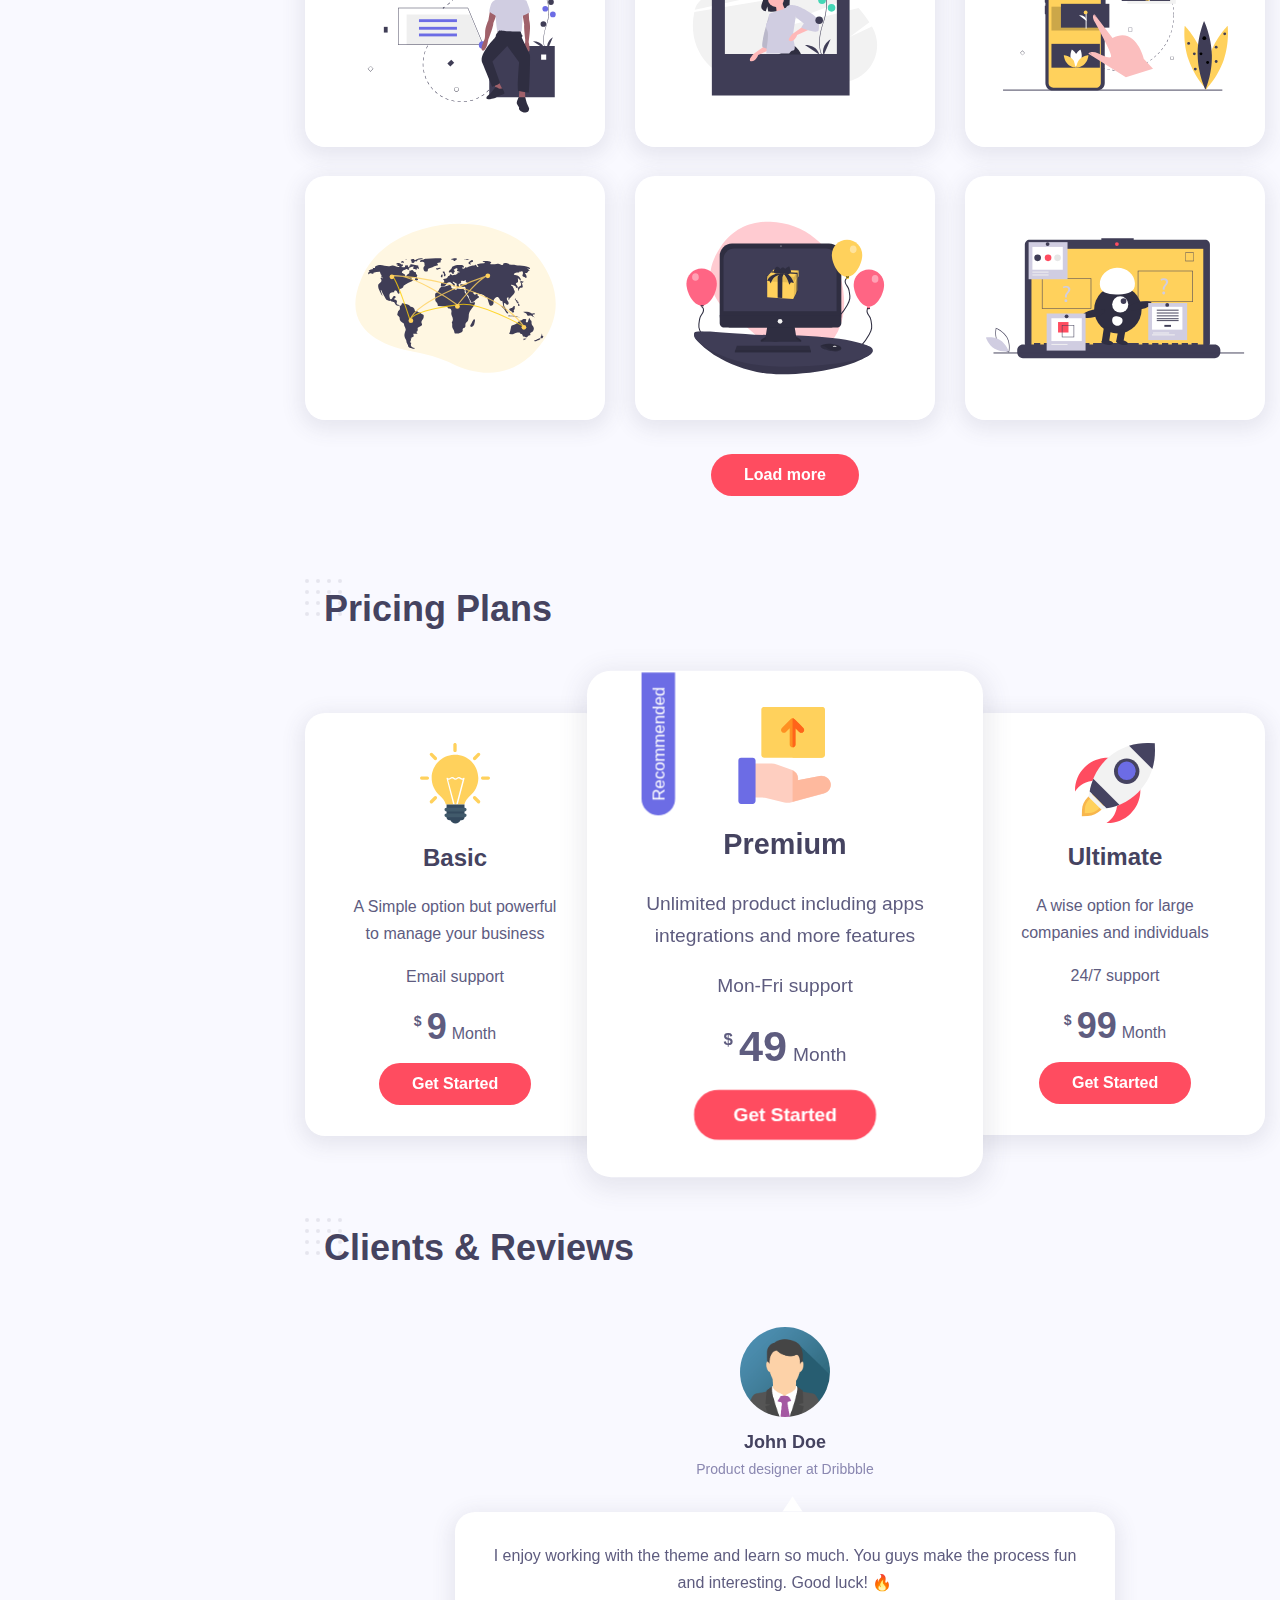
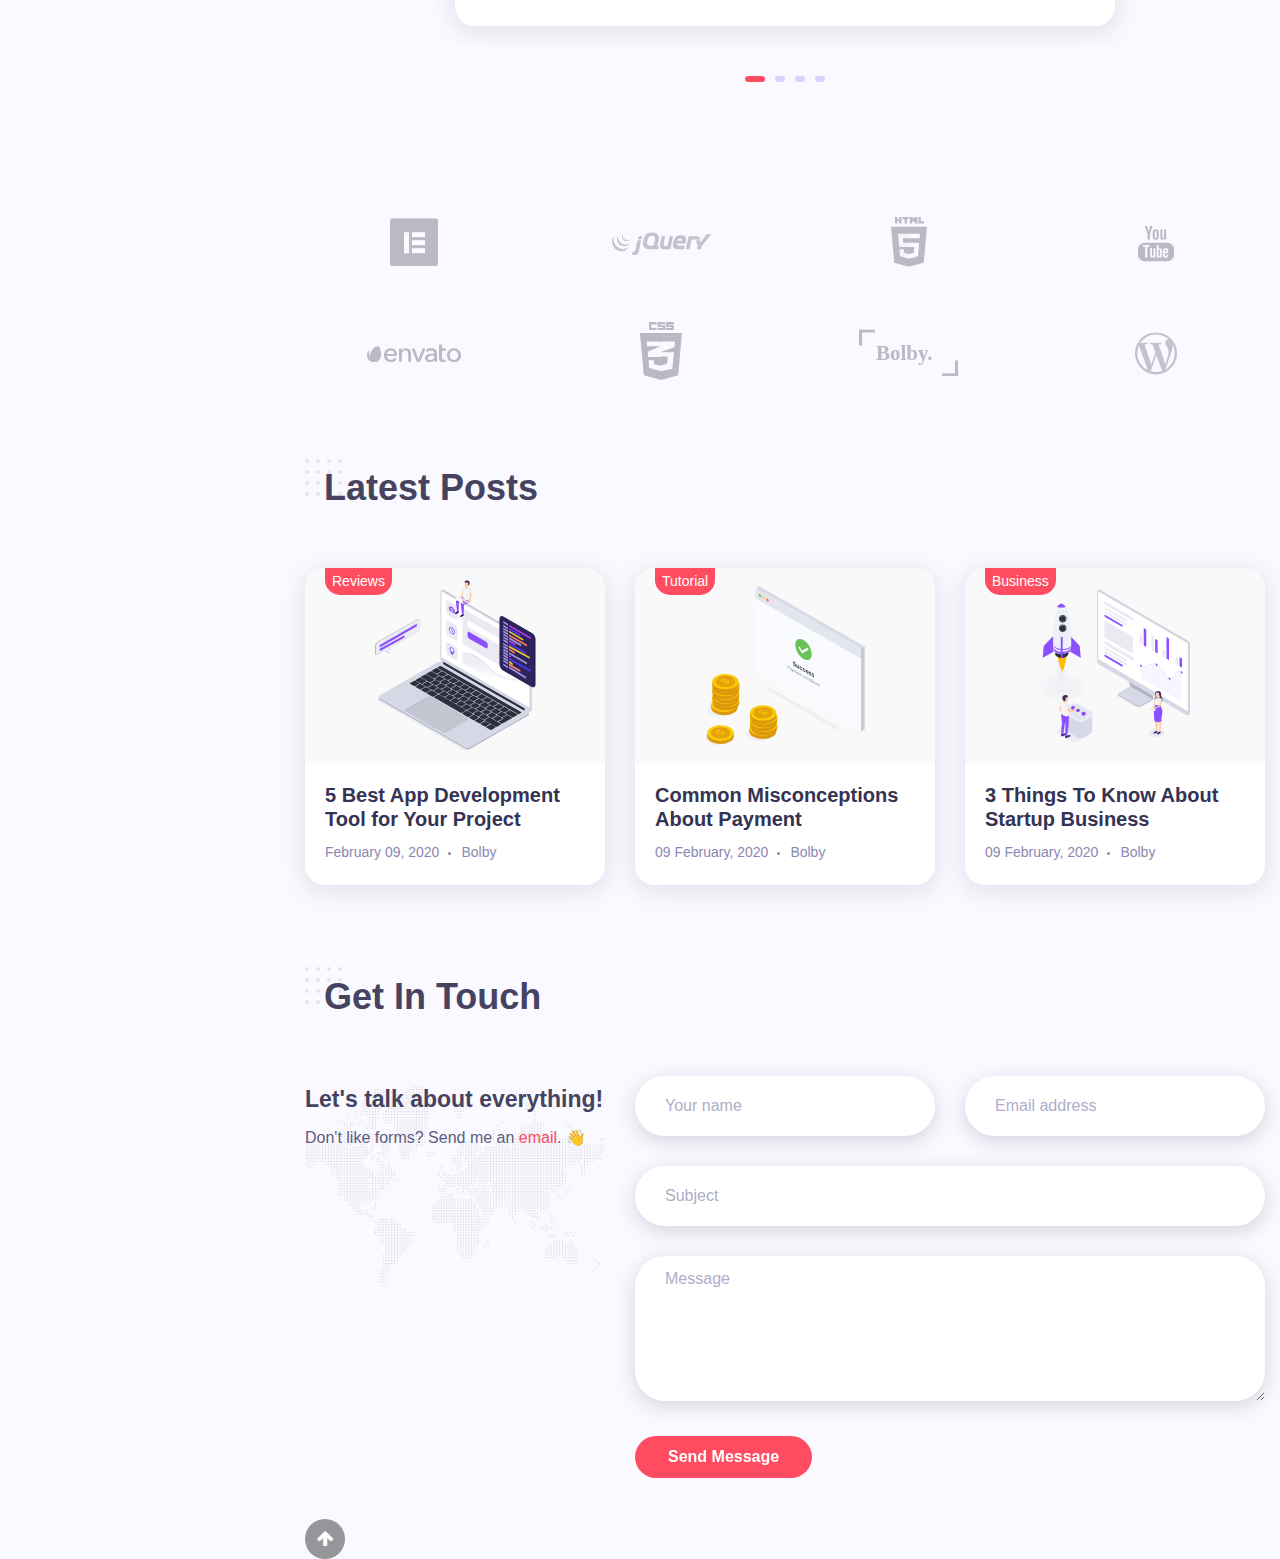
==== commit 59421ce2: "add moval video" ====
--- a/index.html
+++ b/index.html
@@ -165,32 +165,40 @@
 
                                 </div>
                                 <div class="col-xl-6 col-lg-6 col-md-6 col-sm-12">
-                                    <div class="progress_bar">
-                                        <div class="progreg_mains">
-                                            <h4 class="prog_pra">Development</h4>
-                                            <span class="parse">85%</span>
+
+                                    <div id="bt-ourskill" class="row progress-element">
+                                        <div class="col-md-12 wow fadeInUp" data-wow-duration="2s" style="visibility: visible; animation-duration: 2s; animation-name: fadeInUp;">
+                                            <div class="skill-info">
+                                                <h4 class="skill-name">Development</h4>
+                                                <div class="skill-val"><span class="counter">95</span>%</div>
+                                            </div>
+                                            <div class="bt-skill">
+                                                <div class="bt-skillholder" data-percent="95%">
+                                                    <div class="bt-skillbar"></div>
+                                                </div>
+                                            </div>
                                         </div>
-                                        <div class="progress">
-                                            <div class="progressbar progress-bar w-85 pro_color" role="progressbar" aria-valuenow="85" aria-valuemin="0" aria-valuemax="100"></div>
+                                        <div class="col-md-12 wow fadeInUp" data-wow-duration="2s" style="visibility: visible; animation-duration: 2s; animation-name: fadeInUp;">
+                                            <div class="skill-info">
+                                                <h4 class="skill-name">UI/UX design</h4>
+                                                <div class="skill-val"><span class="counter">90</span>%</div>
+                                            </div>
+                                            <div class="bt-skill">
+                                                <div class="bt-skillholder" data-percent="90%">
+                                                    <div class="btskil"></div>
+                                                </div>
+                                            </div>
                                         </div>
-                                    </div>
-                                    <div class="progress_bar">
-                                        <div class="progreg_mains">
-                                            <h4 class="prog_pra">UI/UX design</h4>
-                                            <span class="parse">95%</span>
-                                        </div>
-                                        <div class="progress">
-                                            <div class="progressbar progress-bar w-95 pro_color2" role="progressbar" aria-valuenow="95" aria-valuemin="0" aria-valuemax="100"></div>
-                                        </div>
-                                    </div>
-                                    <div class="progress_bar">
-                                        <div class="progreg_mains">
-                                            <h4 class="prog_pra">
-                                                Photography</h4>
-                                            <span class="parse">70%</span>
-                                        </div>
-                                        <div class="progress">
-                                            <div class="progressbar progress-bar w-70 pro_color3" role="progressbar" aria-valuenow="70" aria-valuemin="0" aria-valuemax="100"></div>
+                                        <div class="col-md-12 wow fadeInUp" data-wow-duration="2s" style="visibility: visible; animation-duration: 2s; animation-name: fadeInUp;">
+                                            <div class="skill-info">
+                                                <h4 class="skill-name">Photography</h4>
+                                                <div class="skill-val"><span class="counter">70</span>%</div>
+                                            </div>
+                                            <div class="bt-skill">
+                                                <div class="bt-skillholder" data-percent="70%">
+                                                    <div class="btskilto"></div>
+                                                </div>
+                                            </div>
                                         </div>
                                     </div>
                                 </div>
@@ -385,7 +393,7 @@
                             <div class="text_item">
                                 <p class="item">Creative </p>
                                 <h4 class="flt_pra">Delivery App Wireframe</h4>
-                                <a class="popup-youtube" href="http://www.youtube.com/watch?v=0O2aH4XLbto"><span class="f_icon"><i class="fa fa-video-camera"></i></span></a>
+                                <a href=".modal_fast_img2" data-toggle="modal"><span class="f_icon"><i class="fa fa-video-camera"></i></span></a>
 
 
                             </div>
@@ -397,7 +405,7 @@
                             <div class="text_item">
                                 <p class="item">Art, Brinding </p>
                                 <h4 class="flt_pra">Onboarding Motivation</h4>
-                                <a class="popup-youtube" href="https://w.soundcloud.com/player/?url=https%3A//api.soundcloud.com/tracks/240233494&amp;color=%23ff5500&amp;auto_play=false&amp;hide_related=false&amp;show_comments=true&amp;show_user=true&amp;show_reposts=false&amp;show_teaser=true&amp;visual=true"><span class="f_icon"><i class="fa fa-music"></i></span></a>
+                                <a href=".modal_fast_img3" data-toggle="modal"><span class="f_icon"><i class="fa fa-music"></i></span></a>
 
                             </div>
                         </div>
@@ -748,8 +756,8 @@
                 <button type="button" class="close" data-dismiss="modal" aria-label="Close">
                         <span aria-hidden="true">&times;</span>
                     </button>
-                <div class="modal-dialog modal-lg">
-                    <div class="modal-content">
+                <div class="modal-dialog modal-lg modal_diloge">
+                    <div class="modal-content modal_content">
                         <div class="modal_img">
                             <img class="img-fluid" src="./assets/imgs/single-work.svg" alt="img">
                         </div>
@@ -768,15 +776,45 @@
             </div>
         </div>
         <!--modal item-->
+        <!--modal item-->
+        <div class="mordal_worp">
+            <div class="modal fade modal_fast_img2" tabindex="-1" role="dialog" aria-labelledby="myLargeModalLabel" aria-hidden="true">
+                <button type="button" class="close" data-dismiss="modal" aria-label="Close">
+                        <span aria-hidden="true">&times;</span>
+                    </button>
+                <div class="modal-dialog modal-lg border_no">
+                    <div class="modal-content border_noe">
+                        <iframe src="https://www.youtube.com/embed/rUWxSEwctFU" frameborder="0" allow="accelerometer; autoplay; clipboard-write; encrypted-media; gyroscope; picture-in-picture" allowfullscreen></iframe>
+                    </div>
+                </div>
+            </div>
         </div>
-        <!-- <script src="https://code.jquery.com/jquery-3.5.1.slim.min.js"></script> -->
-        <!-- <script src="https://maxcdn.bootstrapcdn.com/bootstrap/3.4.1/js/bootstrap.min.js"></script> -->
-        <!-- <script src="https://stackpath.bootstrapcdn.com/bootstrap/4.5.2/js/bootstrap.min.js"></script> -->
+        <!--modal item-->
+        <!--modal item-->
+        <div class="mordal_worp">
+            <div class="modal fade modal_fast_img3" tabindex="-1" role="dialog" aria-labelledby="myLargeModalLabel" aria-hidden="true">
+                <button type="button" class="close" data-dismiss="modal" aria-label="Close">
+                        <span aria-hidden="true">&times;</span>
+                    </button>
+                <div class="modal-dialog modal-lg border_no">
+                    <div class="modal-content border_noe">
+                        <iframe src="https://w.soundcloud.com/player/?url=https%3A//api.soundcloud.com/tracks/240233494&amp;color=%23ff5500&amp;auto_play=false&amp;hide_related=false&amp;show_comments=true&amp;show_user=true&amp;show_reposts=false&amp;show_teaser=true&amp;visual=true"
+                            frameborder="0" allow="accelerometer; autoplay; clipboard-write; encrypted-media; gyroscope; picture-in-picture" allowfullscreen></iframe>
+                    </div>
+                </div>
+            </div>
+        </div>
+        <!--modal item-->
+        </div>
+        <script src="https://code.jquery.com/jquery-3.5.1.slim.min.js"></script>
+        <script src="https://maxcdn.bootstrapcdn.com/bootstrap/3.4.1/js/bootstrap.min.js"></script>
+        <script src="https://stackpath.bootstrapcdn.com/bootstrap/4.5.2/js/bootstrap.min.js"></script>
         <script src="./assets/js/jquery.min.js"></script>
         <script src="https://stackpath.bootstrapcdn.com/bootstrap/4.5.2/js/bootstrap.min.js"></script>
         <script src="./assets/js/bootstrap2.min.js"></script>
         <script src="./assets/js/jquery.magnific-popup.min.js"></script>
-        <script src="./assets/js/jquery.counterup.min.js"></script>
+        <script src="./assets/js/apear.js"></script>
+        <script src="./assets/js/jquery.counterup.min.js "></script>
         <script src="./assets/js/waypoints.min.js"></script>
         <script src="./assets/js/slick.min.js"></script>
         <script src="./assets/js/imagesloaded.pkgd.min.js"></script>
--- a/assets/css/style.css
+++ b/assets/css/style.css
@@ -408,6 +408,7 @@
   border-radius: 20px;
   box-shadow: 0px 5px 20px 5px rgba(69, 67, 96, 0.1);
   margin-bottom: 65px;
+  /*==========skill progress bar==========*/
 }
 .about_worp .about_cv .about_pra {
   color: #5E5C7F;
@@ -417,62 +418,47 @@
   max-width: 600px;
   width: 100%;
 }
-.about_worp .about_cv::before {
-  content: "";
-  width: 0;
-  height: 0;
-  border-top: 10px solid transparent;
-  border-bottom: 10px solid transparent;
-  border-right: 15px solid #FFF;
-  position: absolute;
-  left: 0;
-  top: 20%;
-}
-.about_worp .about_cv .progress_bar {
-  margin-bottom: 15px;
-}
-.about_worp .about_cv .progress_bar .progreg_mains {
-  display: flex;
-}
-.about_worp .about_cv .progress_bar .progreg_mains .prog_pra {
-  font-size: 16px;
+.about_worp .about_cv .progress-element .skill-info {
+  display: block;
+}
+.about_worp .about_cv .progress-element .skill-info .skill-val {
+  float: right;
+  font-size: 14px;
+  line-height: 3;
+  font-family: "Rubik", sans-serif;
+}
+.about_worp .about_cv .progress-element .skill-info .skill-name {
+  display: inline-block;
   color: #454360;
-  margin-bottom: 10px;
-}
-.about_worp .about_cv .progress_bar .progreg_mains .parse {
-  font-size: 14px;
-  margin-left: auto;
-  color: #5E5C7F;
-}
-.about_worp .about_cv .progress_bar .progress {
+  margin: 0;
+  font-size: 15px;
+  font-weight: 600;
+  font-family: "Rubik", sans-serif;
+}
+.about_worp .about_cv .progress-element .bt-skill .bt-skillholder {
+  background: #e7ebf1;
+  display: block;
   height: 7px;
-  margin-bottom: 0;
-  overflow: hidden;
-  background-color: #F1F1F1;
+  width: 100%;
   border-radius: 15px;
-  box-shadow: none;
-}
-.about_worp .about_cv .progress_bar .progress .progressbar {
+}
+.about_worp .about_cv .progress-element .bt-skill .bt-skillholder .bt-skillbar {
+  height: 7px;
+  float: left;
+  background-color: #ffd15c;
   border-radius: 15px;
+}
+.about_worp .about_cv .progress-element .bt-skill .bt-skillholder .btskil {
+  height: 7px;
   float: left;
-  width: 0;
-  height: 100%;
-  font-size: 12px;
-  line-height: 7px;
-  color: #fff;
-  text-align: center;
-}
-.about_worp .about_cv .progress_bar .progress .pro_color {
-  background-color: #ffd15c;
-  width: 85%;
-}
-.about_worp .about_cv .progress_bar .progress .pro_color2 {
+  border-radius: 15px;
   background-color: #ff4c60;
-  width: 95%;
-}
-.about_worp .about_cv .progress_bar .progress .pro_color3 {
+}
+.about_worp .about_cv .progress-element .bt-skill .bt-skillholder .btskilto {
+  height: 7px;
+  float: left;
+  border-radius: 15px;
   background-color: #6c6ce5;
-  width: 70%;
 }
 
 .counting_worp .counting_item {
@@ -1012,7 +998,7 @@
 }
 
 .contract_from .contrac_info {
-  background-image: url(../../../assets/imgs/map.svg);
+  background-image: url(../../assets/imgs/map.svg);
   background-repeat: no-repeat;
   background-size: cover;
   background-position: center;
@@ -1085,6 +1071,28 @@
   background: #FF4C60;
 }
 
+.ererer {
+  position: fixed;
+  top: 0;
+  z-index: 1;
+  width: 100%;
+  background-color: #f1f1f1;
+}
+
+/* The progress container (grey background) */
+.progress-container {
+  width: 100%;
+  height: 8px;
+  background: #ccc;
+}
+
+/* The progress bar (scroll indicator) */
+.progress-bar {
+  height: 8px;
+  background: #4caf50;
+  width: 0%;
+}
+
 /*==========================*/
 @media (max-width: 1024px) {
   .cliente_worp .slider_main .slider_item .slider_prag::before {
@@ -1379,16 +1387,26 @@
 }
 .mordal_worp .modal .modal-dialog {
   background: white;
+  text-align: left;
+  max-width: 650px;
+  max-height: 319px;
+  margin: 40px auto;
+  position: relative;
+  transform: translate(0) scale(0);
+}
+.mordal_worp .modal .modal-dialog .modal-content {
+  border: 0;
+}
+.mordal_worp .modal .modal-dialog .modal-content iframe {
+  width: 650px;
+  height: 319px;
+}
+.mordal_worp .modal .modal-dialog .modal-content img {
+  width: 650px;
+}
+.mordal_worp .modal .modal-dialog .modal_content {
   border-radius: 25px;
   padding: 30px;
-  text-align: left;
-  max-width: 650px;
-  margin: 40px auto;
-  position: relative;
-  transform: translate(0) scale(0);
-}
-.mordal_worp .modal .modal-dialog .modal-content {
-  border: 0;
 }
 .mordal_worp .modal .modal-dialog .modal_img img {
   border-radius: 10px;
@@ -1401,6 +1419,9 @@
 }
 .mordal_worp .modal .modal-dialog .modal_para2 {
   margin-bottom: 12px;
+}
+.mordal_worp .modal .modal_diloge {
+  border-radius: 25px;
 }
 
 .modal_fast {
